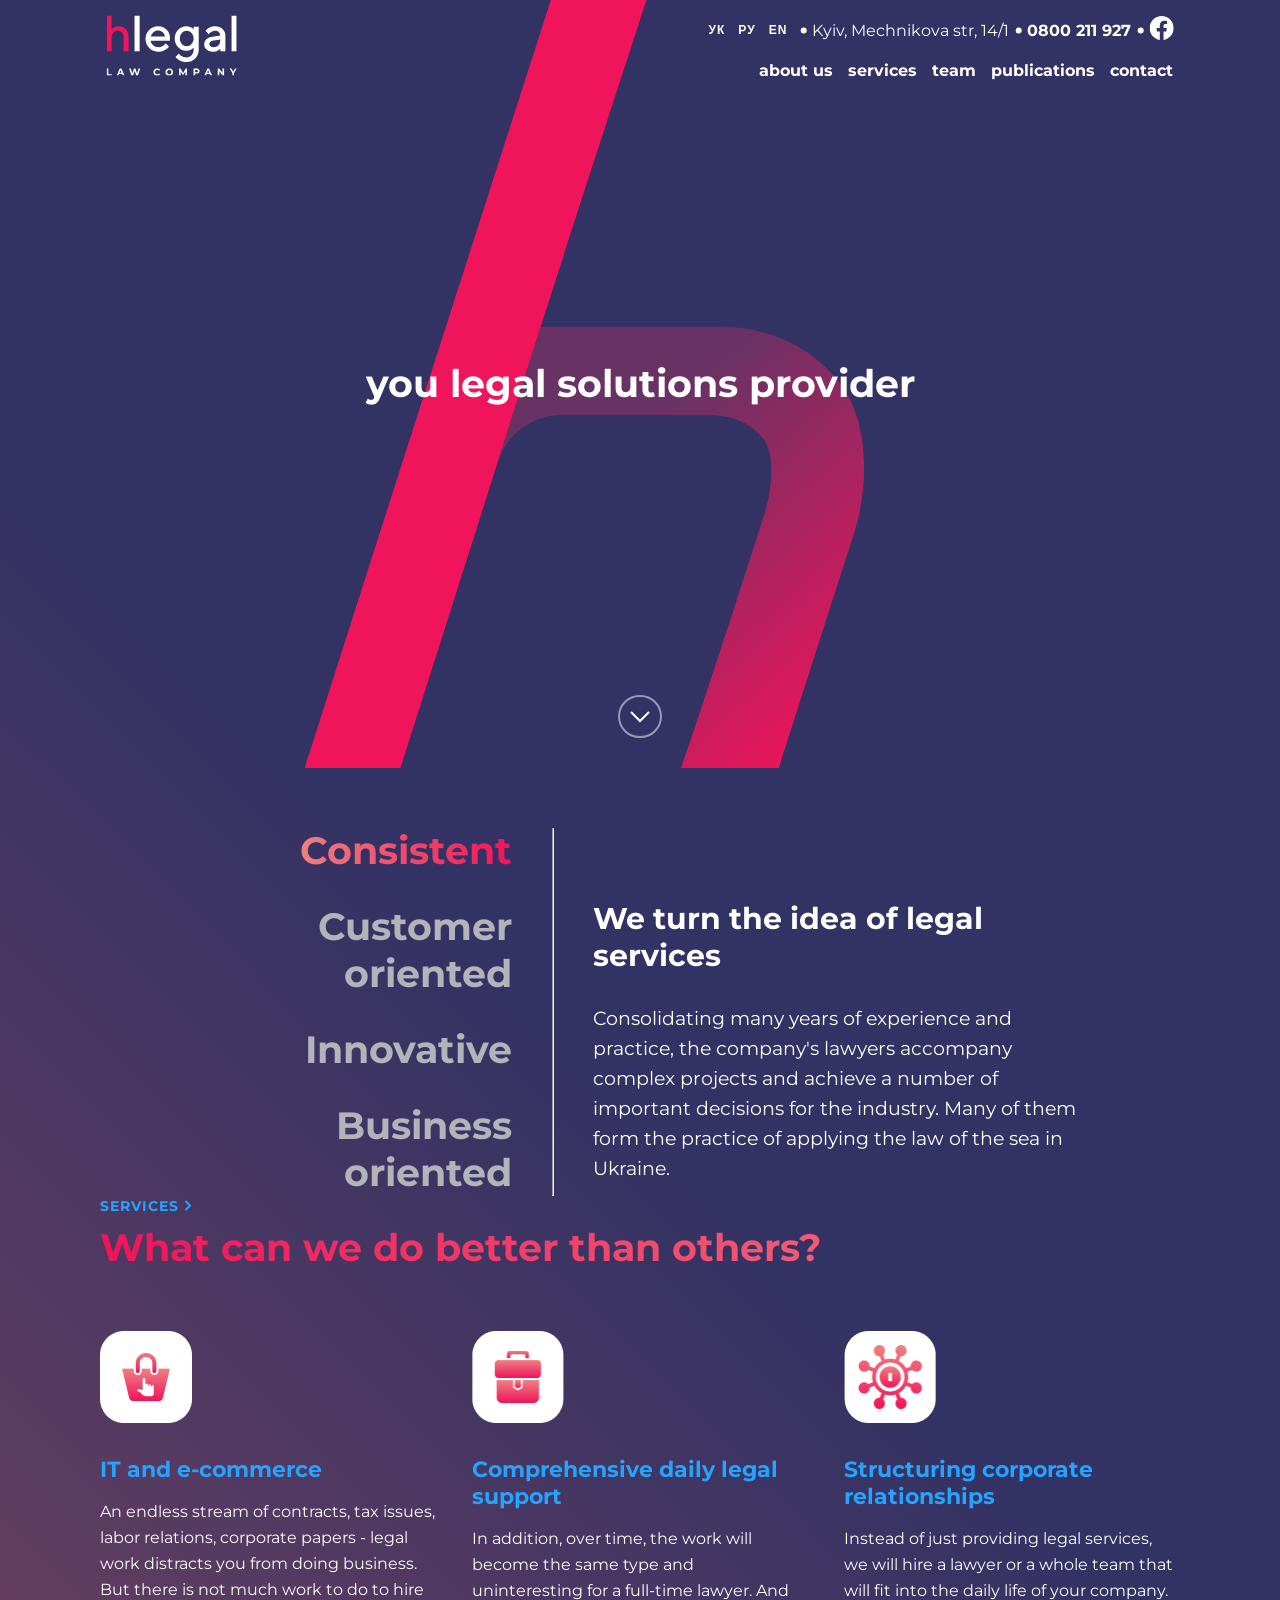
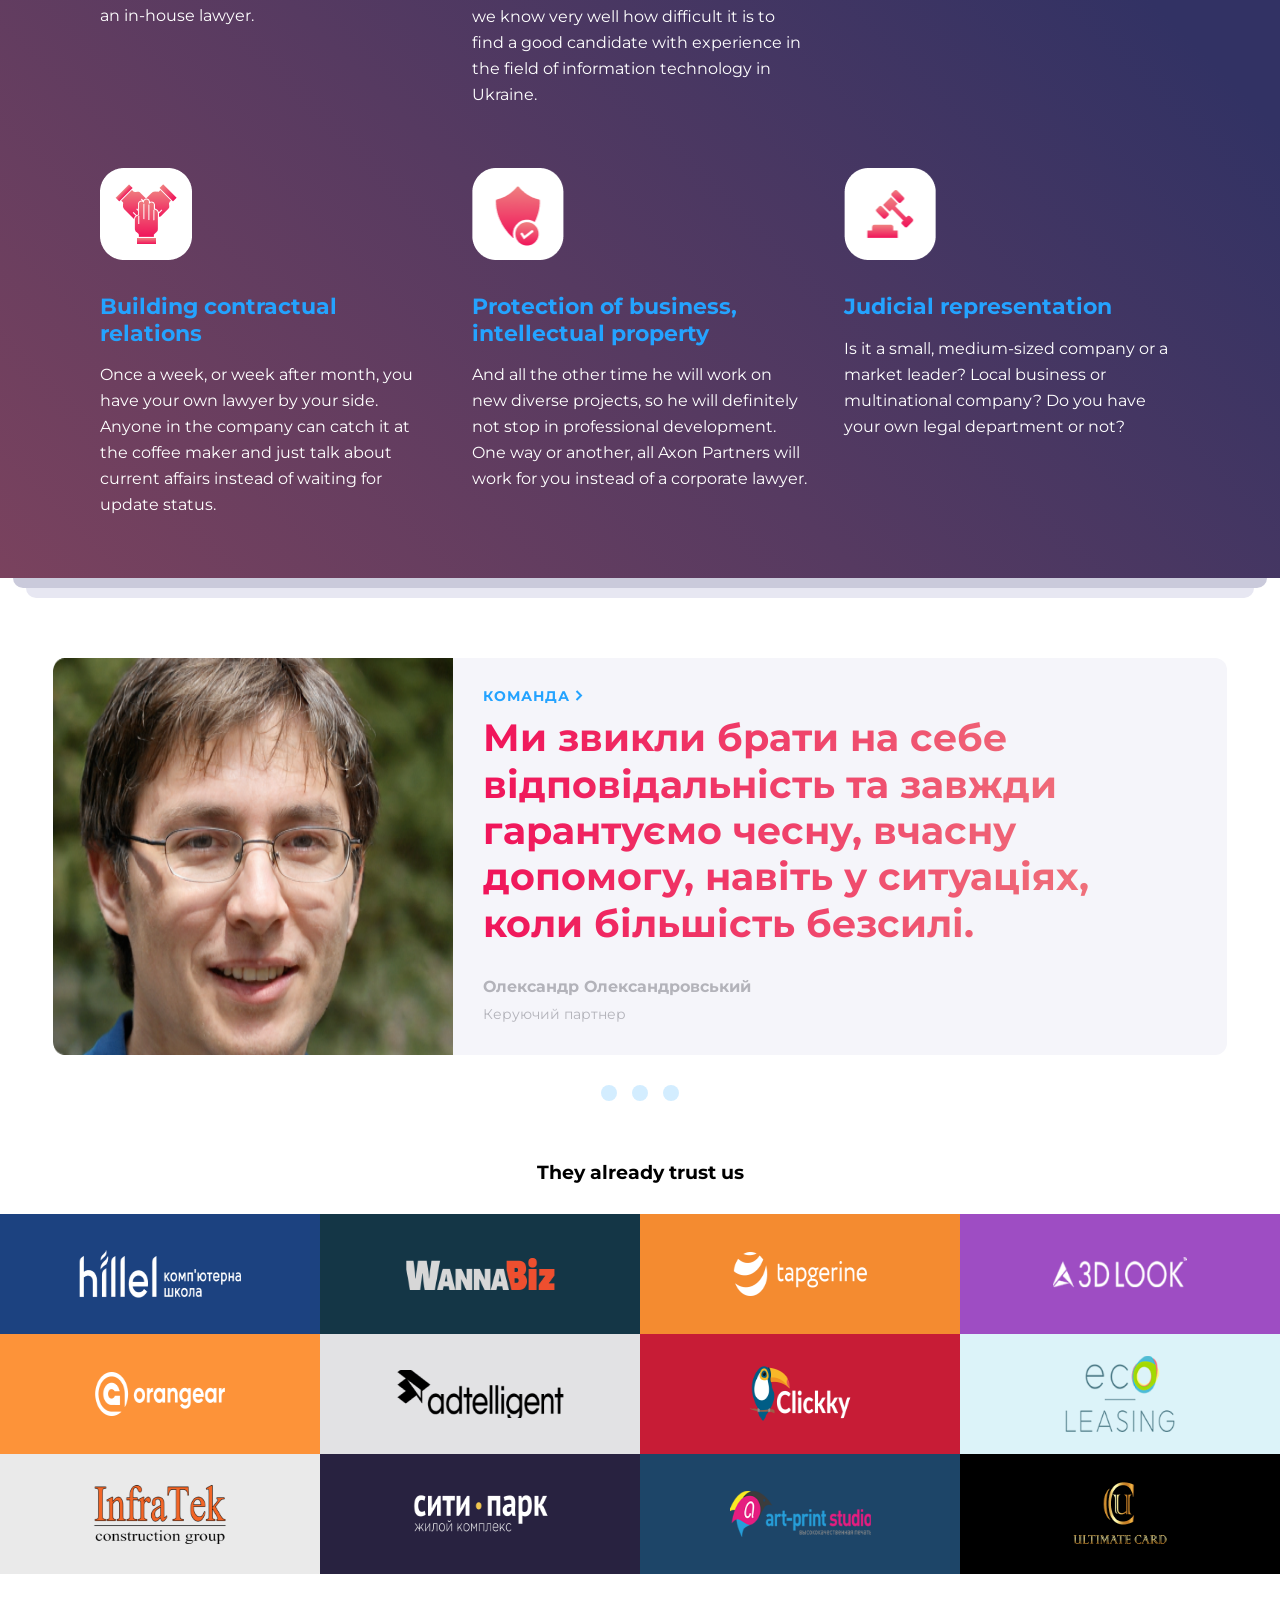
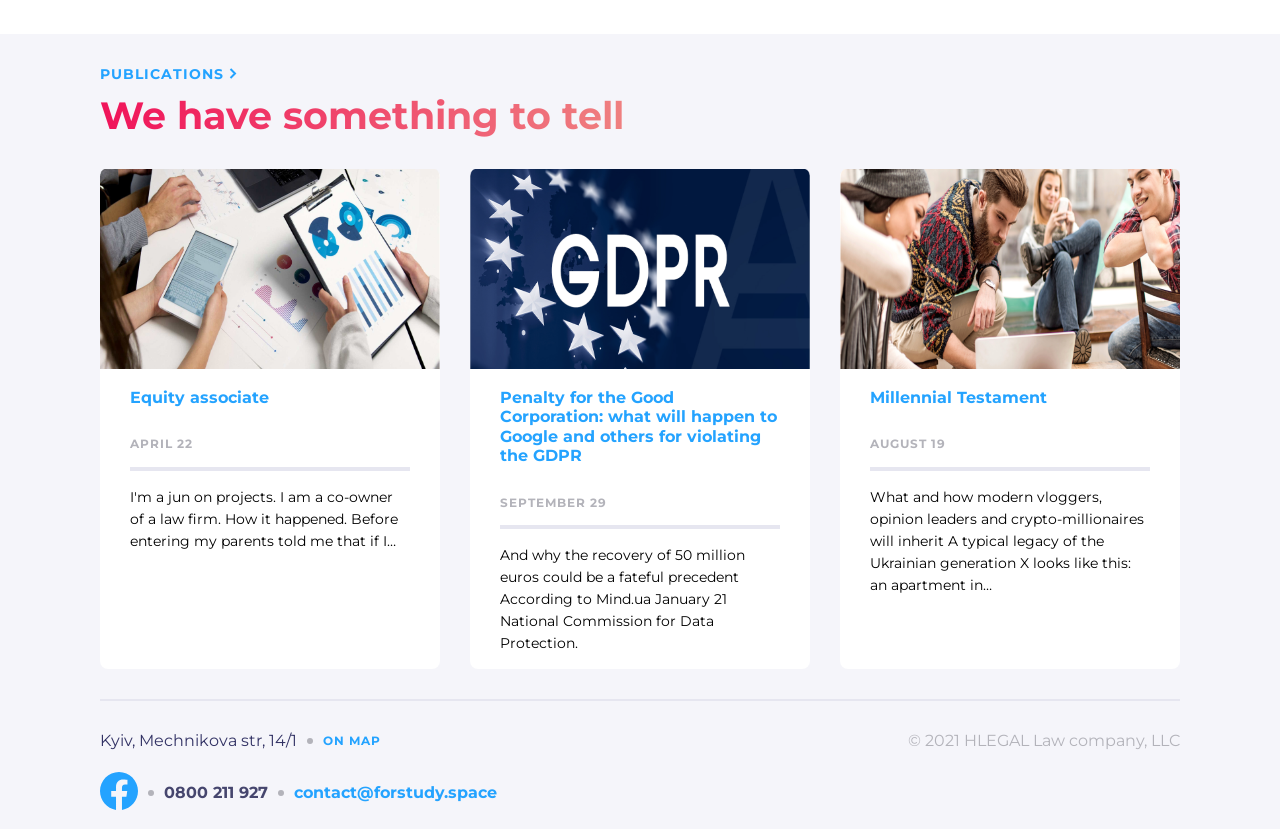
==== index.html @ b7aa7bbb "homepage fo 1024 done" ====
<!DOCTYPE html>
<html lang="en">
<head>
    <meta charset="UTF-8">
    <meta name="viewport" content="width=device-width, initial-scale=1.0">
    <link rel="stylesheet" href="style/styles.css">
    <title>hillel_proj</title>
</head>
<body>
    <header>
        <div class="header">
            <div class="logo">
                <svg width="130" height="60" viewBox="0 0 130 60" fill="none">
                    <use href="./img/sprite.svg#logo" x="0" y="0"></use>
                  </svg>
            </div>
            <div class="header_right_side">
                <div class="right_top">
                    <div class="lng">
                        <button class="checked_lng">УК</button>
                        <button>РУ</button>
                        <button>EN</button>
                    </div>
                    <span></span>
                    <a class="address" href="#">Kyiv, Mechnikova str, 14/1</a>
                    <span></span>
                    <a href="#">0800 211 927</a>
                    <span></span>
                    <a class="facebook" href="#">
                         <svg width="24" height="25" viewBox="0 0 24 25" fill="none">
                        <path d="M24 12.5733C24 5.90541 18.6274 0.5 12 0.5C5.37258 0.5 0 5.90541 0 12.5733C0 18.5995 4.38823 23.5943 10.125 24.5V16.0633H7.07813V12.5733H10.125V9.91343C10.125 6.88755 11.9165 5.21615 14.6576 5.21615C15.9705 5.21615 17.3438 5.45195 17.3438 5.45195V8.42313H15.8306C14.3399 8.42313 13.875 9.35379 13.875 10.3086V12.5733H17.2031L16.6711 16.0633H13.875V24.5C19.6118 23.5943 24 18.5995 24 12.5733Z" fill="white"/>
                      </svg>
                    </a>  
                </div>
                <div class="right_bottom">  
                    <a href="#">about us</a>
                    <a href="#">services</a>
                    <a href="#">team</a>
                    <a href="#">publications</a>
                    <a href="#">contact</a>
                </div>
            </div>
        </div>
        
    </header>
    <section class="for_bg">
        <section class="hero_section_conteiner">
            <div class="hero_section">
                <div>
                    <h2>you legal solutions provider</h2>
                <button>
                    <svg width="20" height="12" viewBox="0 0 20 12" fill="none" xmlns="http://www.w3.org/2000/svg">
                        <path d="M1 1L10 10L19 1" stroke="white" stroke-width="2"/>
                    </svg>
                </button>
                </div>
                <div class="symbol">
                    <svg viewBox="0 0 670 768" fill="none" xmlns="http://www.w3.org/2000/svg">
                        <g clip-path="url(#clip0_22728_11631)">
                        <path fill-rule="evenodd" clip-rule="evenodd" d="M235.602 326.809H415.318C466.944 326.809 510.031 348.832 536.821 386.048C563.591 423.265 564.417 485.364 548.806 533.946L528.847 595.968C520.512 621.865 481.483 744.339 473.872 768H375.829C375.829 768 377.328 769.313 459.23 514.723C466.461 492.257 470.591 455.788 459.23 440.016C447.889 424.246 428.753 414.912 403.434 414.912H256.531C227.686 414.912 202.124 433.673 193.201 461.382L235.602 326.809Z" fill="url(#paint0_linear_22728_11631)"/>
                        <path fill-rule="evenodd" clip-rule="evenodd" d="M95.4901 768H-0.35498C81.2199 511.848 163.721 255.997 245.777 0H341.491C341.088 1.2803 340.679 2.564 340.265 3.85101C207.49 412.384 252.782 274.42 95.4901 768Z" fill="#F0145A"/>
                        </g>
                        <defs>
                        <linearGradient id="paint0_linear_22728_11631" x1="501.577" y1="767.999" x2="258.085" y2="496.649" gradientUnits="userSpaceOnUse">
                        <stop stop-color="#F0145A"/>
                        <stop offset="1" stop-color="#693264"/>
                        </linearGradient>
                        <clipPath id="clip0_22728_11631">
                        <rect width="669.957" height="768" fill="white"/>
                        </clipPath>
                        </defs>
                    </svg>
                        
                </div>    
            </div>
        </section>
        <section class="strengths_conteiner">
            <div class="strengths conteiner">
                <ul class="strengths_items">
                    <li><span>Consistent</span></li>
                    <li>Customer oriented</li>
                    <li>Innovative</li>
                    <li>Business oriented</li>
                </ul>
                <hr>
                <div class="slogan">
                    <h3>We turn the idea of legal services</h3>
                    <article>
                        Consolidating many years of experience 
                        and practice, the company's lawyers accompany
                         complex projects and achieve a number of important
                          decisions for the industry. Many of them form the
                           practice of applying the law of the sea in Ukraine.
                    </article>
                </div>
            </div>
        </section>
        <section class="better_others_conteiner">
            <div class="better_others conteiner">
                <a href="#">Services
                    <svg width="8" height="11" viewBox="0 0 8 11" fill="none" xmlns="http://www.w3.org/2000/svg">
                    <path d="M1.5 1L6 5.5L1.5 10" stroke="#F0145A" stroke-width="2"/>
                    </svg>
                </a>
                <h2>What can we do better than others?</h2>
                <div class="cards">
                    <div class="card_item"><img src="./img/Icon.png" alt="home icon">
                        <h4>IT and e-commerce</h4>
                        <p>
                            An endless stream of contracts, tax
                             issues, labor relations, corporate papers
                              - legal work distracts you from doing 
                              business. But there is not much work to do
                               to hire an in-house lawyer.
                            </p>
                    </div>
                    <div class="card_item"><img src="./img/Support.png" alt="suport icon">
                        <h4>Comprehensive daily
                            legal support</h4>
                        <p>
                            In addition, over time, the work will become the same type and uninteresting for a full-time lawyer. And we know very well how difficult it is to find a good candidate with experience in the field of information technology in Ukraine.
                            </p>
                    </div>
                    <div class="card_item"><img src="./img/Coprorate.png" alt="Coprorate icon">
                        <h4>Structuring corporate relationships</h4>
                        <p>
                            Instead of just providing legal services, we will hire a lawyer or a whole team that will fit into the daily life of your company.
                            </p>
                    </div>
                        <div class="card_item"><img src="./img/relations.png" alt="relations icon">
                        <h4>Building contractual relations</h4>
                        <p>
                            Once a week, or week after month, you have your own lawyer by your side. Anyone in the company can catch it at the coffee maker and just talk about current affairs instead of waiting for update status.
                            </p>
                    </div>
                    <div class="card_item"><img src="./img/Protection.png" alt="Protection icon">
                        <h4>Protection of business, intellectual property</h4>
                        <p>
                            And all the other time he will work on new diverse projects, so he will definitely not stop in professional development. One way or another, all Axon Partners will work for you instead of a corporate lawyer.
                            </p>
                    </div>
                        <div class="card_item"><img src="./img/Court.png" alt="Court icon">
                        <h4>Judicial representation</h4>
                        <p>
                            Is it a small, medium-sized company or a market leader? Local business or multinational company? Do you have your own legal department or not?
                            </p>
                    </div>
                </div>
            </div>
        </section>
    </section>
    <span class="first_shadow"></span>
    <span class="second_shadow"></span>
    <section>
       <div class="team_conteiner">
        <div class="slider conteiner">
            <div class="slider-line">
                <div class="team">
                    <img src="./img/team_photo-1.png" alt="photo">
                    <div class="team_info">
                        <a href="#">Команда 
                            <svg width="8" height="11" viewBox="0 0 8 11" fill="none" xmlns="http://www.w3.org/2000/svg">
                            <path d="M1.5 1L6 5.5L1.5 10" stroke="#24A3FF" stroke-width="2"/>
                            </svg>
                            </a>
                        <h3>Ми звикли брати на себе відповідальність та завжди гарантуємо чесну, вчасну допомогу, навіть у ситуаціях, коли більшість безсилі.</h3>
                        <p class="the_name">Олександр Олександровський</p>
                        <p class="position">Керуючий партнер</p>
                    </div> 
                </div>
                <div class="team">
                    <img src="./img/team_photo-1.png" alt="photo">
                    <div class="team_info">
                        <a href="#">Команда 
                            <svg width="8" height="11" viewBox="0 0 8 11" fill="none" xmlns="http://www.w3.org/2000/svg">
                            <path d="M1.5 1L6 5.5L1.5 10" stroke="#24A3FF" stroke-width="2"/>
                            </svg>
                            </a>
                        <h3>Ми звикли брати на себе відповідальність та завжди гарантуємо чесну, вчасну допомогу, навіть у ситуаціях, коли більшість безсилі.</h3>
                        <p class="the_name">Олександр Олександровський</p>
                        <p class="position">Керуючий партнер</p>
                    </div> 
                </div>
                <div class="team">
                    <img src="./img/team_photo-1.png" alt="photo">
                    <div class="team_info">
                        <a href="#">Команда 
                            <svg width="8" height="11" viewBox="0 0 8 11" fill="none" xmlns="http://www.w3.org/2000/svg">
                            <path d="M1.5 1L6 5.5L1.5 10" stroke="#24A3FF" stroke-width="2"/>
                            </svg>
                            </a>
                        <h3>Ми звикли брати на себе відповідальність та завжди гарантуємо чесну, вчасну допомогу, навіть у ситуаціях, коли більшість безсилі.</h3>
                        <p class="the_name">Олександр Олександровський</p>
                        <p class="position">Керуючий партнер</p>
                    </div> 
                </div>
            </div>
        </div>
       </div>
        <div class="slide_btns">
            <button class="slide_1"></button>
            <button class="slide_2"></button>
            <button class="slide_3"></button>
        </div>
    </section>
    <section class="partners_conteiner">
        <div class="partners">
            <h3>They already trust us</h3>
            <div class="partners_items">
                <a href="#" class="partner_item">
                    <img class="border-top-left-radius" src="./img/hillel.png" alt="hillel logo">
                </a>
                <a href="#" class="partner_item">
                    <img src="./img/wannabiz.png" alt="wannabiz logo">
                </a>
                <a href="#" class="partner_item">
                    <img src="./img/tapgerine.png" alt="tapgerine logo">
                </a>
                <a href="#" class="partner_item">
                    <img class="border-top-right-radius" src="./img/3dlook.png" alt="3dlook logo">
                </a>
                <a href="#" class="partner_item">
                    <img src="./img/orangear.png" alt="orangear logo">
                </a>
                <a href="#" class="partner_item">
                    <img src="./img/adtelligent.png" alt="adtelligent logo">
                </a>
                <a href="#" class="partner_item">
                    <img src="./img/clickky.png" alt="clickky logo">
                </a>
                <a href="#" class="partner_item">
                    <img src="./img/ecoleasing.png" alt="ecoleasing logo">
                </a>
                <a href="#" class="partner_item">
                    <img class="border-bottom-left-radius"  src="./img/infratek.png" alt="infratek logo">
                </a>
                <a href="#" class="partner_item">
                    <img src="./img/cитипарк.png" alt="cитипарк logo">
                </a>
                <a href="#" class="partner_item">
                    <img src="./img/art-prinstudio.png" alt="art-prinstudio logo">
                </a>
                <a href="#" class="partner_item">
                    <img class="border-bottom-right-radius" src="./img/ultimate_card.png" alt="ultimate_card logo">
                </a>
            </div>
        </div>
    </section>
    <section class="publication_conteiner">
        <div class="publication conteiner">
            <a href="#">Publications 
                <svg width="8" height="11" viewBox="0 0 8 11" fill="none" xmlns="http://www.w3.org/2000/svg">
                <path d="M1.5 1L6 5.5L1.5 10" stroke="#24A3FF" stroke-width="2"/>
                </svg>
                </a>
            <h3>We have something to tell</h3>
            <div class="publication_items">
                <div class="publication_item">
                    <img src="./img/Equity_associate.png" alt="Equity_associate img">
                    <h4>Equity associate</h4>
                    <p class="date">April 22</p>
                    <hr>
                    <p class="article">I'm a jun on projects. I am a co-owner of a law firm. How it happened. Before entering my parents told me that if I…</p>
                </div>
                <div class="publication_item">
                    <img src="./img/GDPR.png" alt="GDPR img">
                    <h4>Penalty for the Good Corporation: what will happen to Google and others for violating the GDPR</h4>
                    <p class="date">September 29</p>
                    <hr>
                    <p class="article">And why the recovery of 50 million euros could be a fateful precedent According to Mind.ua January 21 National Commission for Data Protection.</p>
                </div>
                <div class="publication_item">
                    <img src="./img/Millennial_testament.png" alt="Millennial_testament img">
                    <h4>Millennial Testament</h4>
                    <p class="date">August 19</p>
                    <hr>
                    <p class="article">What and how modern vloggers, opinion leaders and crypto-millionaires will inherit A typical legacy of the Ukrainian generation X looks like this: an apartment in…</p>
                </div>
            </div>
        </div>
    </section>
    <section class="footer_conteiner">
        <div class="footer conteiner">
            <hr>
            <div class="footer_info">
                <div class="footer_left">
                    <div class="footer_address">
                        <p>Kyiv, Mechnikova str, 14/1</p>
                        <span></span>
                        <a href="#">ON MAP</a>
                    </div>
                    <div class="footer_number">
                        <a href="#">
                            <svg width="38" height="38" viewBox="0 0 38 38" fill="none" xmlns="http://www.w3.org/2000/svg">
                                <g clip-path="url(#clip0_157704_1794)">
                                <path d="M38 19.1161C38 8.55857 29.4934 0 19 0C8.50658 0 0 8.55857 0 19.1161C0 28.6575 6.94803 36.5659 16.0312 38V24.6419H11.207V19.1161H16.0312V14.9046C16.0312 10.1136 18.8678 7.46723 23.2078 7.46723C25.2866 7.46723 27.4609 7.84059 27.4609 7.84059V12.545H25.0651C22.7048 12.545 21.9688 14.0185 21.9688 15.5302V19.1161H27.2383L26.3959 24.6419H21.9688V38C31.052 36.5659 38 28.6575 38 19.1161Z" fill="#24A3FF"/>
                                </g>
                                <defs>
                                <clipPath id="clip0_157704_1794">
                                <rect width="38" height="38" fill="white"/>
                                </clipPath>
                                </defs>
                            </svg>
                        </a>
                        <span></span>
                        <p>0800 211 927</p>
                        <span></span>
                        <a href="#">contact@forstudy.space</a>
                    </div>
                </div>
                <p class="LLC">© 2021 HLEGAL Law company, LLC</p>
            </div>
        </div>
        
    </section>
    <script src="script.js"></script>
</body>
</html>
---- style/styles.css ----
@import url('https://fonts.googleapis.com/css2?family=Montserrat:ital,wght@0,100..900;1,100..900&family=Roboto:ital,wght@0,100;0,300;0,400;0,500;0,700;0,900;1,100;1,300;1,400;1,500;1,700;1,900&display=swap');
*{
    padding: 0;
    margin: 0;
}
li{
    list-style: none;
}
a{
    text-decoration: none;
}
body{
    font-family: "Montserrat", sans-serif;
}
.conteiner{
    width: 84.333%;
    margin: 0 auto;
    max-width: 1600px;
    min-width: 1320px;

}   
.header{
    display: flex;
    justify-content: space-between;
    top: 50px;
    position: absolute;
    min-width: 1320px;
    width: 83.333%;
    z-index: 10 ;
    left: 50%;
    transform: translate(-50%, -50%);
}
.header_right_side{
    font-weight: 700;
    font-size: 16px;
}
.right_top{
    display: flex;
    align-items: center;
}
.right_top a {
    transition: 0.4s ease;
}
.header_right_side a{
    color: #fff;
}
.lng{
    display: flex;
}
.checked_lng:checked{
    background-color: #F0145A;
}
.lng button{
    font-weight: 700;
    font-size: 12px;
    line-height: 14.63px;
    letter-spacing: 1px;
    text-align: center;
    color: #fff;
    background: none;
    border-radius: 6px;
    padding: 5px 7px 5px 6px;
    border: none;
    cursor: pointer;
    transition: 0.4s ease;
}
.lng button:hover{
    background-color: #F0145A;
}
.lng button:focus{
    background-color: #F0145A;
}
.right_top span{
    background-color: #fff;
    border: none;
    border-radius: 6px;
    width: 6px;
    height: 6px;
    margin: 0 6px 0 6px;
}
.address{
    font-weight: 400;
    line-height: 19px;
}
.right_bottom{
    display: flex;
    justify-content: flex-end;
    gap: 15px;
    padding-top: 16px;
}
.right_bottom a {
    padding-bottom: 3px;
    border-bottom: 2px solid transparent;
    transition: 0.4s ease;
}
.facebook:hover svg path{
    fill: #F0145A;
}
.right_bottom a:hover{
    color: #F0145A;
    border-color: #F0145A;
}
.hero_section{
    display: flex;
    justify-content: center;
    align-items: center;
    color: #fff;
    position: relative;
}
.symbol{
    width: 46.4%;
    min-width: 697px;
}
.symbol svg{
    width: 100%;
}
.hero_section button{
    background: none;
    border: 2px solid #ffffff80;
    border-radius: 50px;
    padding: 14px 10px 10px 10px;
    cursor: pointer;
    position: absolute;
    bottom: 30px;
    left: 50%;
    transform: translate(-50%);
}
.hero_section div{
    display: flex;
    flex-direction: column;
    justify-content: space-between;
    align-items: center;
    max-height: 1000px;
}
.hero_section div h2{
    font-size: 38px;
    line-height: 46px;
    position: absolute;
    top: 50%;
    left: 50%;
    width: 100%;
    text-align: center;
    transform: translate(-50%, -50%);
}
.hero_section button:hover{
    border: 2px solid #f0145a80;;
}
.hero_section button:hover svg path{
    stroke: #F0145A;
}
.strengths_conteiner{
    color: #fff;
}
.strengths{
    padding-top: 60px;
    display: flex;
    width: 70.833%;
    max-width: 1360px;
    min-width: 1080px;
}
.strengths hr{
    margin: 0 4.4%;
}
.slogan{
    width: 63.3%;
}
.strengths_items{
    display: flex;
    flex-direction: column;
    gap: 30px;
    font-weight: 700;
    font-size: 38px;
    line-height: 46.32px;
    text-align: right;
    color: #B3B3BA;
}
.slogan article{
    font-weight: 400;
    font-size: 19px;
    line-height: 30px;
}
.slogan h3{
    font-weight: 700;
    font-size: 30px;
    line-height: 36.57px;
    margin-bottom: 30px;
    margin-top: 73px;
}
.strengths_items li{
    cursor: pointer;
}
.strengths_items li:hover{
    color: #F0145A;
}
.strengths_items span{
    background: linear-gradient(-90deg, #F0145A, #EF8080);
    background-clip: text;
    -webkit-text-fill-color: transparent;
}
.better_others_conteiner{
    color: #fff;
    border-bottom-left-radius: 12px;
    border-bottom-right-radius: 12px;
}
.better_others{
    padding-bottom: 60px;
}
.better_others a{
    font-weight: 700;
    font-size: 14px;
    line-height: 17px;
    letter-spacing: 1px;
    color: #24A3FF;
    cursor: pointer;
    text-transform: uppercase;
}
.better_others a svg path{
    stroke: #24A3FF;
}
.better_others a:hover{
    color: #F0145A;
}
.better_others a:hover svg path{
    stroke: #F0145A;
}
.better_others h2{
    font-weight: 700;
    font-size: 38px;
    line-height: 46.32px;
    background: linear-gradient(90deg, #F0145A, #EF8080);
    background-clip: text;
    -webkit-text-fill-color: transparent;
    margin-top: 10px;
}
.cards{
    padding-top: 60px;
    display: flex;
    flex-wrap: wrap;
    justify-content: space-between;
    row-gap: 60px;
}
.card_item img{
    width: 92px;
    height: 92px;
    padding-bottom: 30px;
}
.card_item{
    width: 31.1%;
}
.card_item h4{
    color: #24A3FF;
    font-weight: 700;
    font-size: 22px;
    line-height: 26.82px;
    padding-bottom: 15px;
}
.card_item p{
    font-weight: 400;
    font-size: 16px;
    line-height: 26px;
}
.clean{
    height: 100px;
}
.first_shadow{
    display: block;
    background: #CACADB;
    height: 10px;
    margin: 0 auto;
    width: 98%;
    border-bottom-left-radius: 12px;
    border-bottom-right-radius: 12px;
}
.second_shadow{
    display: block;
    background: #E7E7F2;
    height: 10px;
    margin: 0 auto;
    width: 96%;
    border-bottom-left-radius: 12px;
    border-bottom-right-radius: 12px;
}
.team{
    display: flex;
    min-height: 300px;
}
.team_info{
    display: flex;
    justify-content: flex-end;
    flex-direction: column;
    padding: 30px;
    border-bottom-right-radius: 12px;
    border-top-right-radius: 12px;
    background-color: #F5F5FA;
}
.team_info a{
    width: fit-content;
    font-weight: 700;
    font-size: 14px;
    line-height: 17px;
    letter-spacing: 1px;
    color: #24A3FF;
    cursor: pointer;
    text-transform: uppercase;
}
.team_info h3{
    font-weight: 700;
    font-size: 38px;
    line-height: 46.32px;
    background: linear-gradient(90deg, #F0145A, #EF8080);
    background-clip: text;
    -webkit-text-fill-color: transparent;
    margin-top: 10px;
}
.the_name{
    color: #B3B3BA;
    font-weight: 700;
    font-size: 16px;
    line-height: 19.5px;
    padding: 30px 0 6px 0;
}
.position{
    color: #B3B3BA;
    font-weight: 400;
    font-size: 14px;
    line-height: 22px;
}
.team_info a:hover{
    color:#F0145A;
}
.team_info a:hover svg path{
    stroke:#F0145A;
}
.slide_btns button{
    border: none;
    border-radius: 10px;
    width: 16px;
    height: 16px;
    background: rgba(36, 163, 255, 0.2);
    cursor: pointer;
    transition: 0.4s ease;
}
.slide_btns{
    display: flex;
    gap: 15px;
    justify-content: center;
    align-items: center;
}
.slide_btns button:hover{
    background: rgba(36, 163, 255, 1);
    
}
.slide_btns button:active{
    transform: scale(1.2);

}
.slide_btns button:focus{
    background: rgba(36, 163, 255, 1);
}
.checked{
    background: rgba(36, 163, 255, 1);
}
.partners{
    width: 90.4%;
    max-width: 1720px;
    padding-top: 60px;
    margin: 0 auto;
    padding-bottom: 60px;
    min-width: 1440px;
}
.partners_items{
    display: grid;
    grid-template-columns: auto auto auto auto;
    border-radius: 12px;
    margin: 0 auto;
    overflow: hidden;
}
.partners_items img{
    height: 120px;
    width: 100%;
}
.partners h3{
    text-align: center;
    padding-bottom: 30px;
}
.partner_item{
    height: 120px;
}
.publication_conteiner{
    background-color: #F5F5FA;
}
.publication{
    padding-top:30px ;
}
.publication_items{
    display: flex;
    gap: 30px;
}
.publication a{
    width: fit-content;
    font-weight: 700;
    font-size: 14px;
    line-height: 17px;
    letter-spacing: 1px;
    color: #24A3FF;
    cursor: pointer;
    text-transform: uppercase;
}
.publication a:hover{
    color:#F0145A;
}
.publication a:hover svg path{
    stroke:#F0145A;
}
.publication h3{
    font-weight: 700;
    width: fit-content;
    font-size: 38px;
    line-height: 46.32px;
    background: linear-gradient(90deg, #F0145A, #EF8080);
    background-clip: text;
    -webkit-text-fill-color: transparent;
    margin-top: 10px;
    margin-bottom: 30px;
}
.publication_items h4{
    padding-top: 30px;
    font-weight: 700;
    font-size: 16px;
    line-height: 19.5px;
    color: #24A3FF;
    padding: 15px 30px;
}
.date{
    font-weight: 700;
    font-size: 12px;
    line-height: 14.63px;
    letter-spacing: 1px;
    color: #B3B3BA;
    text-transform: uppercase;
    padding: 15px 30px;
}
.article{
    font-weight: 400;
    padding-top: 15px;
    font-size: 14px;
    line-height: 22px;
    color: #000;
    padding: 15px 30px;
}
.publication_item{
    background: #fff;
    border-radius: 8px;
    width: 32%;
}
.publication_item hr{
    margin: 0 30px;
    background: #E6E6F0;
    height: 4px;
    border: none;
}
.publication_item img{
    height: 200px;
    width: 100%;
}
.footer{
    height: 100px;
}
.footer_conteiner{
    background-color: #F5F5FA;
}
.footer_info{
    display: flex;
    justify-content: space-between;
}
.footer{
    padding:30px 0;
}
.footer hr{
    margin-bottom:30px;
    height: 2px;
    border: none;
    background: #E6E6F0;
}
.footer_left{
    display: flex;
    flex-direction: column;
    row-gap: 21px;
}
.footer_left div{
    display: flex;
    align-items: center;
    column-gap: 10px;
}
.footer_address p{
    color: #323264;
    font-weight: 400;
    font-size: 16px;
    line-height: 19.5px;
}
.footer_left span{
    width: 6px;
    height: 6px;
    background: #B3B3BA;
    border-radius: 10px;
}
.footer_address a{
    color: #24A3FF;
    font-weight: 700;
    font-size: 12px;
    line-height: 14.63px;
    letter-spacing: 1px;
}
.footer_number{
    color: #46466E;
    font-weight: 700;
    font-size: 16px;
    line-height: 19.5px;
}
.footer_number a{
    color: #24A3FF;
}
.LLC{
    color: #B3B3BA;
    font-weight: 400;
    font-size: 16px;
    line-height: 19.5px;
    text-align: right;
}
.for_bg{
    background: linear-gradient(-135deg, #323264, #323264, #7A425E);
    background-size:100%;
}   
.slider{
    max-width: 1600px;
    width: 91.7%;
    margin-top: 60px;
    margin-bottom: 30px;
    overflow: hidden;
    min-width: 1320px;
}
.slider-line{
    width: 300%;
    display: flex;
    position: relative;
    transition: 1s ease;
}
@media screen and (max-width: 1440px) {
    .partners{
        min-width: 0;
        width: 100%;
    }
    .partners_items{
        border-radius: 0;
    }
    .team{
        max-height: 350px;
    }
}
@media screen and (max-width: 1439px){  
    .conteiner{
        min-width: 904px;
    }
    .symbol{
        min-width: 670px;
    }
    .header{
        min-width: 904px;
    }
    .team{
        max-height: 528px;
        min-width: 904px;
    }

}
@media screen and (max-width: 1024px){
    .team{
        min-width: 904px;
    }
}
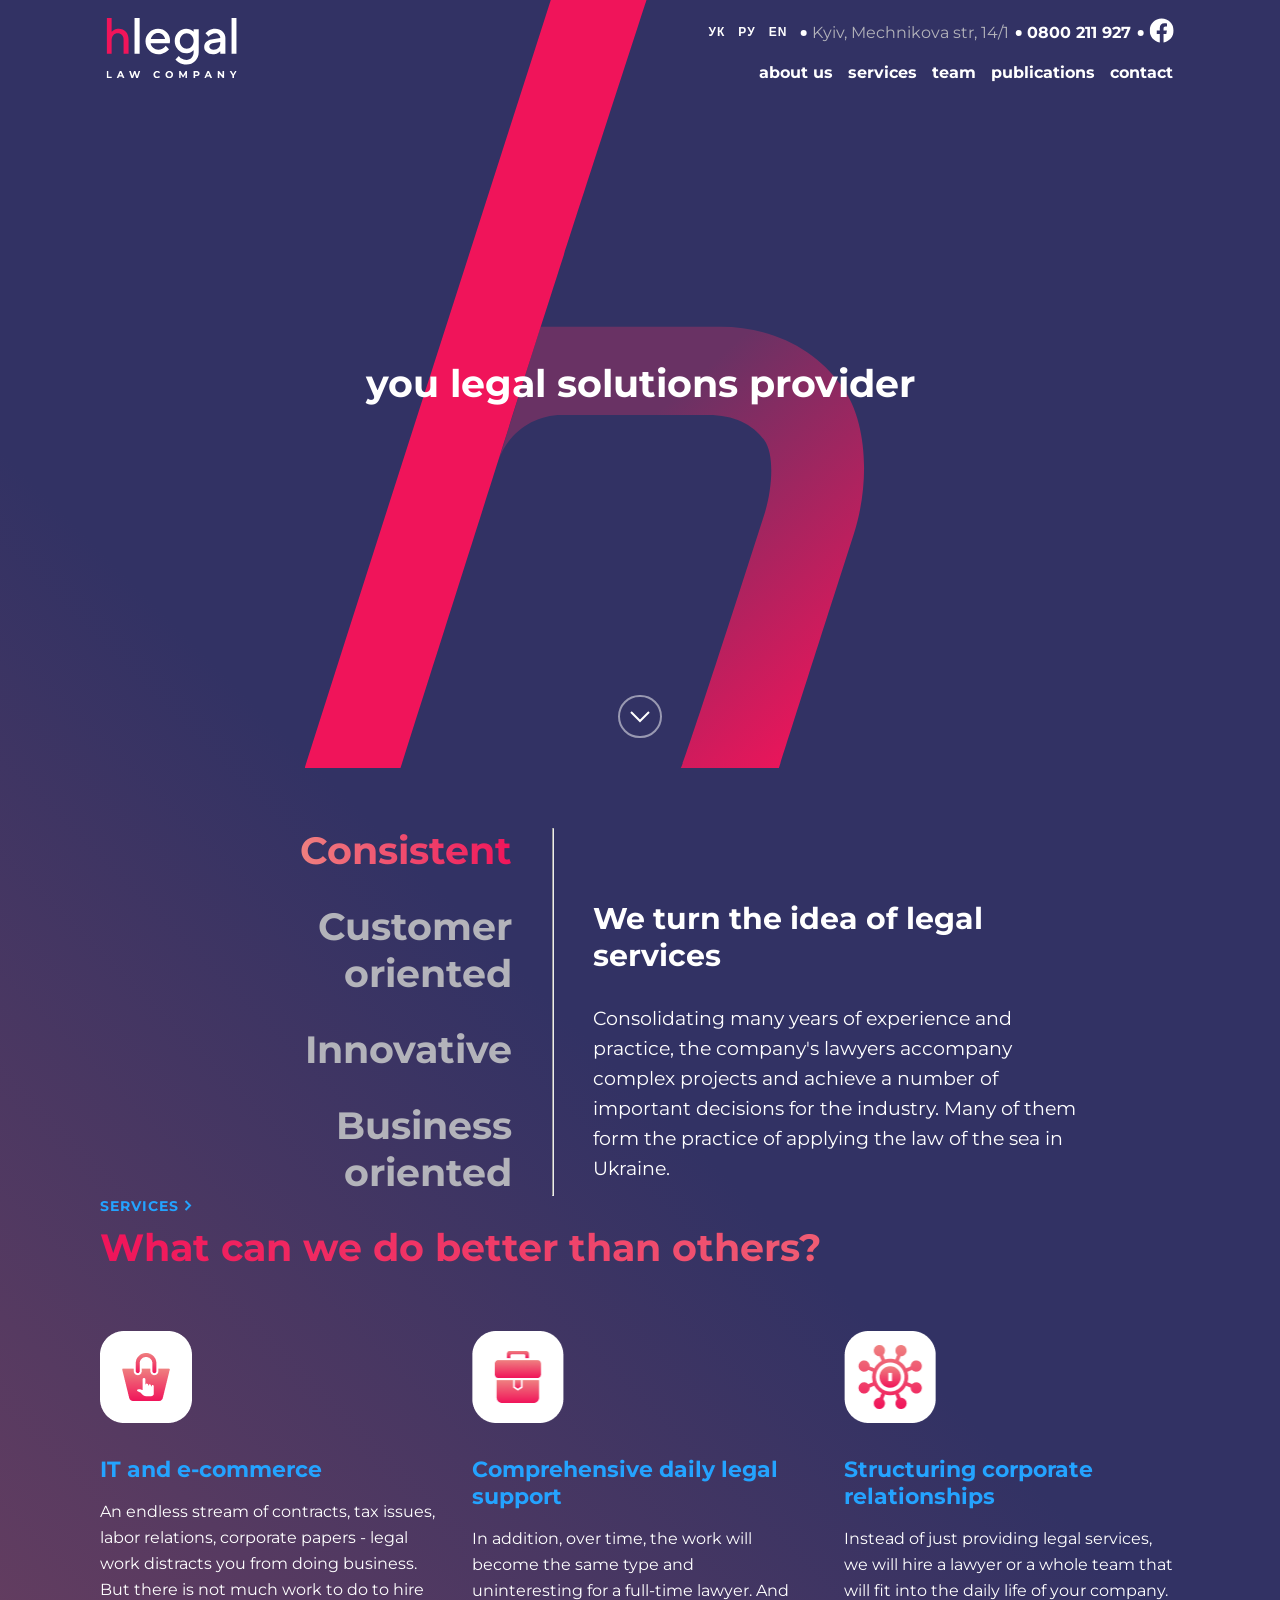
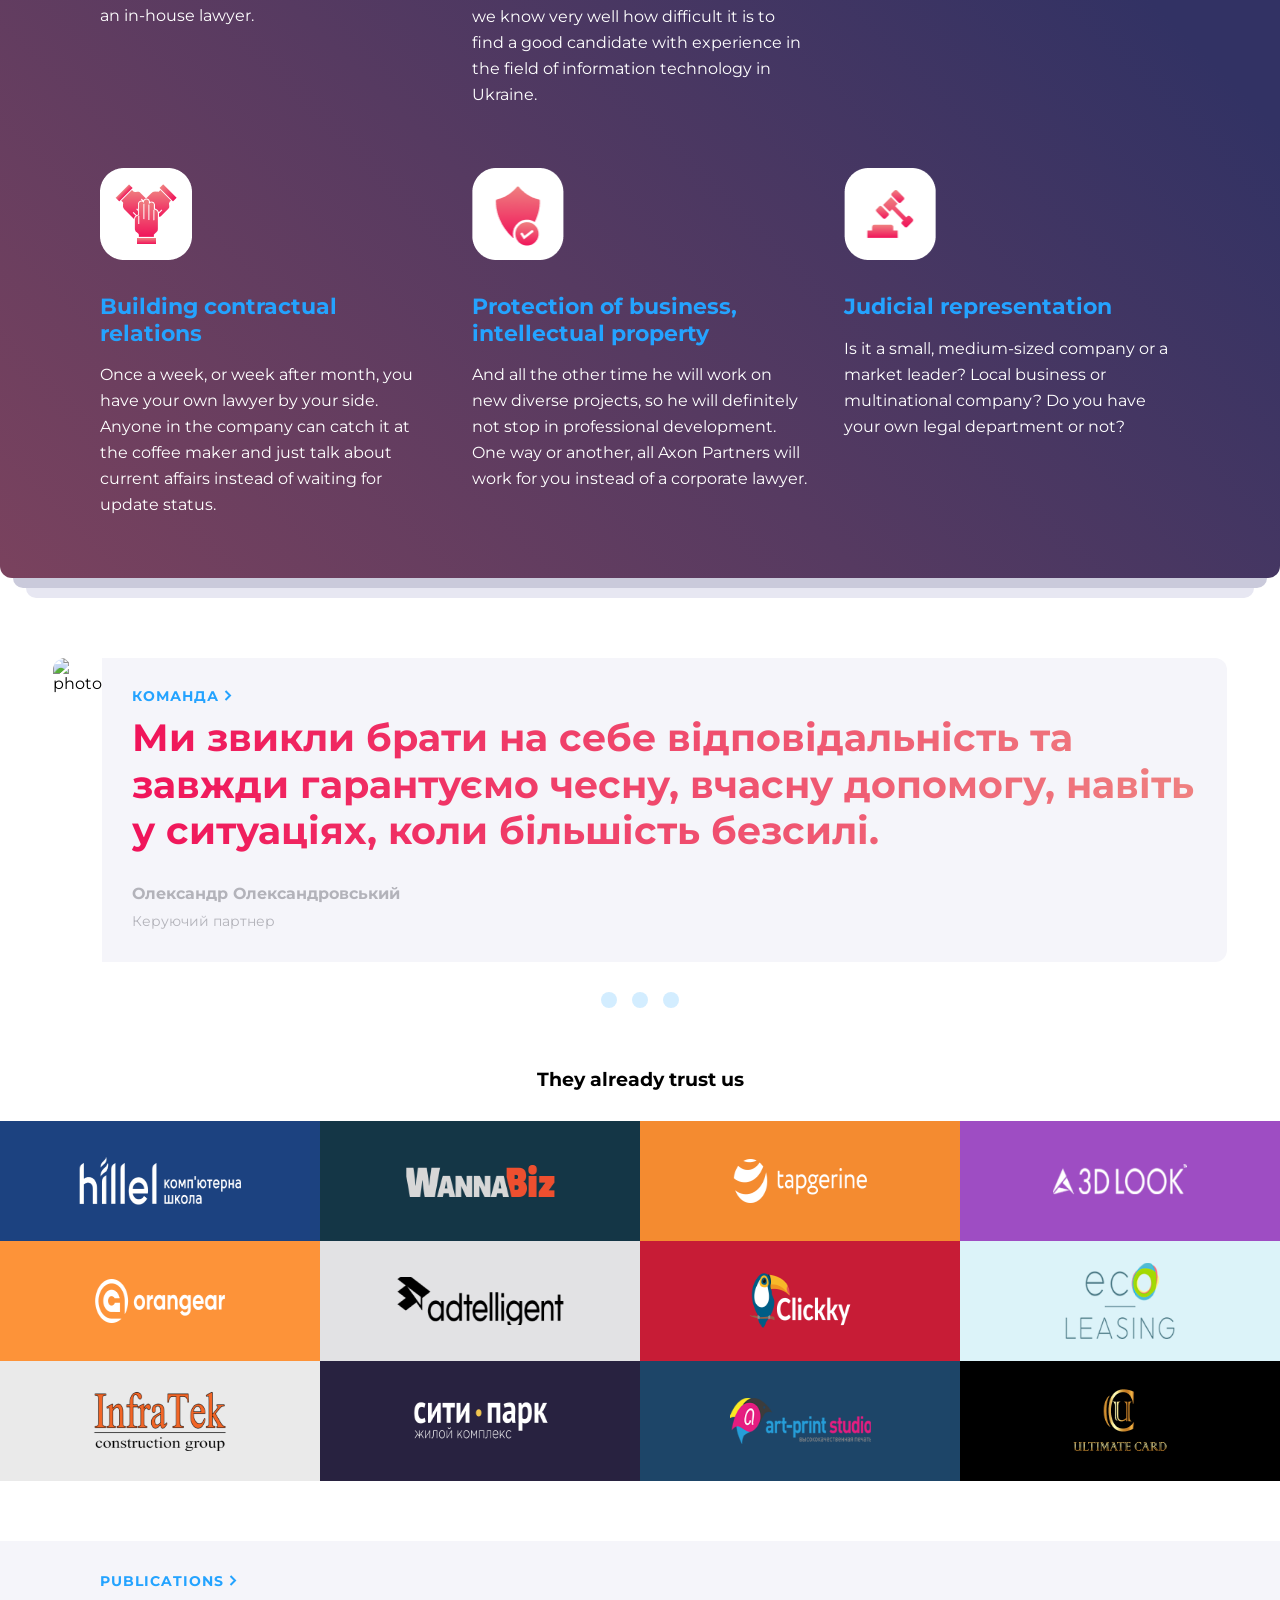
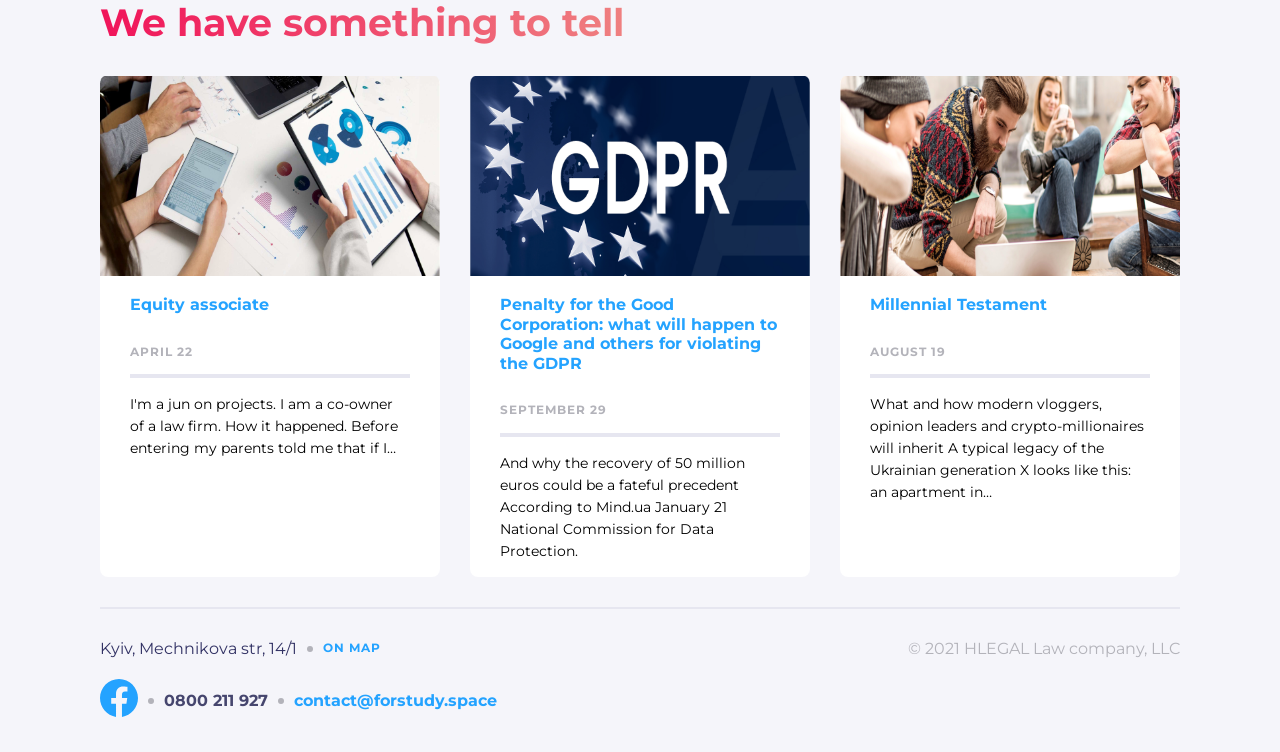
==== commit 2dd1e8fa: "homework 16.1 done" ====
--- a/index.html
+++ b/index.html
@@ -14,17 +14,50 @@
                     <use href="./img/sprite.svg#logo" x="0" y="0"></use>
                   </svg>
             </div>
+            <div class="lil-logo">
+                <svg width="169" height="57" viewBox="0 0 169 57" fill="none" xmlns="http://www.w3.org/2000/svg">
+                    <path d="M2.64358 15H0V34.0926H2.64358V27.0094C2.64358 25.8111 2.94163 24.8658 3.53774 24.2001C4.13384 23.5344 4.95024 23.1882 5.96102 23.1882C6.82926 23.1882 7.55495 23.5078 8.13809 24.1202C8.72123 24.746 9.01929 25.5315 9.01929 26.4769V34.1059H11.6758V26.4769C11.6758 24.7194 11.1964 23.3347 10.2374 22.2962C9.27846 21.2577 8.02146 20.7384 6.49233 20.7384C6.05173 20.7384 5.61114 20.7917 5.1835 20.9115C4.7429 21.0313 4.39301 21.1645 4.10792 21.3109C3.82283 21.4574 3.5507 21.6172 3.30448 21.8036C3.05826 21.99 2.8898 22.1231 2.81205 22.203C2.73429 22.2829 2.6695 22.3361 2.64358 22.3761V15Z" fill="#F0145A"/>
+                    <path d="M17.5856 15H14.8604V34.0767H17.5856V15Z" fill="white"/>
+                    <path d="M33.6598 28.4896L33.796 27.127C33.796 25.3011 33.1965 23.7749 31.9701 22.5486C30.7438 21.3222 29.2176 20.7227 27.3917 20.7227C25.5658 20.7227 23.9851 21.3767 22.677 22.6848C21.3689 23.993 20.7148 25.5463 20.7148 27.3995C20.7148 29.3072 21.3962 30.9423 22.7315 32.305C24.0669 33.6676 25.6748 34.3489 27.528 34.3489C28.2365 34.3489 28.8906 34.2399 29.5446 34.0491C30.1987 33.8311 30.7438 33.6131 31.1253 33.3951C31.5341 33.1498 31.9429 32.8773 32.2971 32.5775C32.6514 32.2777 32.8967 32.0597 33.0057 31.9234C33.1147 31.7872 33.1965 31.7054 33.251 31.6236L31.4796 29.8522L31.0708 30.37C30.7983 30.6971 30.335 31.0241 29.6809 31.3784C28.9996 31.7327 28.291 31.8962 27.528 31.8962C26.4651 31.8962 25.5658 31.5691 24.8027 30.8878C24.0396 30.2065 23.5764 29.4162 23.4401 28.4896H33.6598ZM27.3917 23.0391C28.4 23.0391 29.2176 23.3389 29.8989 23.9112C30.553 24.5108 30.9618 25.2466 31.1253 26.1732H23.5491C23.7944 25.2466 24.2304 24.5108 24.9117 23.9112C25.5658 23.3389 26.4106 23.0391 27.3917 23.0391Z" fill="white"/>
+                    <path d="M46.3695 33.286C46.3695 34.4852 46.0153 35.4662 45.2794 36.2293C44.5709 36.9651 43.6715 37.3467 42.5542 37.3467C42.0637 37.3467 41.5731 37.2649 41.1098 37.1286C40.6465 36.9924 40.2922 36.8289 39.9925 36.6381C39.6927 36.4473 39.4202 36.2566 39.1476 36.0113C38.9024 35.766 38.7389 35.6025 38.6571 35.5207C38.5753 35.439 38.5208 35.3572 38.4663 35.3027L36.6949 37.0741L36.9129 37.3467C37.0492 37.5374 37.2945 37.7827 37.6215 38.0552C37.9485 38.3005 38.3301 38.573 38.7661 38.8455C39.2021 39.0908 39.7472 39.3088 40.4285 39.4996C41.1098 39.6904 41.8184 39.7994 42.5542 39.7994C44.4074 39.7994 45.9335 39.1726 47.2144 37.919C48.468 36.6381 49.0948 35.112 49.0948 33.2588V20.9952H46.3695V22.3578L45.9062 21.949C45.6065 21.6765 45.1432 21.404 44.4891 21.1314C43.8351 20.8589 43.1265 20.7227 42.4179 20.7227C40.7555 20.7227 39.3384 21.3495 38.112 22.6303C36.8857 23.9112 36.2861 25.4373 36.2861 27.2632C36.2861 29.0892 36.8857 30.6153 38.112 31.8962C39.3384 33.177 40.7555 33.8038 42.4179 33.8038C42.8812 33.8038 43.3173 33.7493 43.7806 33.6403C44.2166 33.5041 44.5709 33.3678 44.8707 33.2315C45.1704 33.0953 45.443 32.9318 45.6882 32.741C45.9335 32.5502 46.1243 32.414 46.1788 32.3595L46.3695 32.1687V33.286ZM39.0114 27.2632C39.0114 26.1186 39.3657 25.1648 40.1015 24.3745C40.8373 23.5842 41.7094 23.1754 42.6905 23.1754C43.6715 23.1754 44.5436 23.5842 45.2794 24.3745C45.988 25.1648 46.3695 26.1186 46.3695 27.2632C46.3695 28.4079 45.988 29.3617 45.2794 30.152C44.5436 30.9423 43.6715 31.3511 42.6905 31.3511C41.7094 31.3511 40.8373 30.9423 40.1015 30.152C39.3657 29.3617 39.0114 28.4079 39.0114 27.2632Z" fill="white"/>
+                    <path d="M63.3195 34.0764V25.6281C63.3195 24.2382 62.8017 23.0664 61.7934 22.1398C60.7851 21.1859 59.4769 20.7227 57.869 20.7227C57.2422 20.7227 56.6154 20.8044 56.0159 20.9679C55.4163 21.1587 54.9258 21.3495 54.5715 21.5675C54.2172 21.7855 53.8629 22.0308 53.5359 22.3306C53.2089 22.6031 53.0181 22.7938 52.9091 22.9029C52.8273 23.0119 52.7456 23.0936 52.6911 23.1754L54.4625 24.9468L54.8168 24.4835C55.0348 24.1837 55.4163 23.9112 55.9886 23.6114C56.5609 23.3116 57.1877 23.1754 57.869 23.1754C58.6594 23.1754 59.3134 23.4207 59.8312 23.8839C60.349 24.3472 60.5943 24.9468 60.5943 25.6281L55.8251 26.4457C54.6533 26.6364 53.6994 27.0997 53.0454 27.8356C52.364 28.5714 52.0098 29.4707 52.0098 30.5335C52.0098 31.5419 52.4458 32.414 53.3179 33.177C54.2172 33.9674 55.3073 34.3489 56.6427 34.3489C57.106 34.3489 57.542 34.2944 57.9781 34.1581C58.4413 34.0491 58.7956 33.9129 59.0954 33.7766C59.3952 33.6403 59.6677 33.4768 59.913 33.286C60.1582 33.0953 60.3218 32.959 60.4308 32.9045C60.5125 32.8228 60.567 32.741 60.5943 32.7137V34.0764H63.3195ZM57.0515 31.8962C56.3429 31.8962 55.7706 31.7327 55.3618 31.4056C54.9258 31.0786 54.735 30.6971 54.735 30.261C54.735 29.7977 54.8713 29.3889 55.1711 29.0892C55.4708 28.7894 55.8796 28.5714 56.3702 28.4896L60.5943 27.8083V28.0808C60.5943 29.3072 60.2945 30.2338 59.6677 30.9151C59.0409 31.5691 58.1688 31.8962 57.0515 31.8962Z" fill="white"/>
+                    <path d="M69.3337 15H66.6084V34.0767H69.3337V15Z" fill="white"/>
+                    <path d="M0 43.3308H0.852878V46.3211H2.70078V47.016H0V43.3308Z" fill="white"/>
+                    <path d="M8.26752 46.2263H6.5565L6.23009 47.016H5.35615L6.99873 43.3308H7.84108L9.48893 47.016H8.59393L8.26752 46.2263ZM7.99902 45.5788L7.41464 44.1678L6.83026 45.5788H7.99902Z" fill="white"/>
+                    <path d="M17.8731 43.3308L16.6675 47.016H15.7515L14.9407 44.5206L14.1036 47.016H13.1928L11.982 43.3308H12.8664L13.6982 45.921L14.5669 43.3308H15.3566L16.199 45.942L17.0571 43.3308H17.8731Z" fill="white"/>
+                    <path d="M26.9457 47.0792C26.5702 47.0792 26.2297 46.9985 25.9244 46.837C25.6225 46.6721 25.3838 46.4457 25.2084 46.1579C25.0364 45.8666 24.9504 45.5384 24.9504 45.1734C24.9504 44.8084 25.0364 44.482 25.2084 44.1942C25.3838 43.9028 25.6225 43.6765 25.9244 43.515C26.2297 43.3501 26.5719 43.2676 26.951 43.2676C27.2704 43.2676 27.5582 43.3237 27.8144 43.436C28.0741 43.5484 28.2917 43.7098 28.4672 43.9204L27.9197 44.4258C27.6705 44.138 27.3616 43.9941 26.9931 43.9941C26.7649 43.9941 26.5614 44.045 26.3824 44.1468C26.2034 44.2451 26.063 44.3837 25.9612 44.5627C25.8629 44.7417 25.8138 44.9453 25.8138 45.1734C25.8138 45.4015 25.8629 45.6051 25.9612 45.7841C26.063 45.9631 26.2034 46.1035 26.3824 46.2053C26.5614 46.3035 26.7649 46.3527 26.9931 46.3527C27.3616 46.3527 27.6705 46.207 27.9197 45.9157L28.4672 46.4211C28.2917 46.6352 28.0741 46.7984 27.8144 46.9107C27.5547 47.0231 27.2651 47.0792 26.9457 47.0792Z" fill="white"/>
+                    <path d="M33.3831 47.0792C33.0005 47.0792 32.6548 46.9967 32.3459 46.8318C32.0406 46.6668 31.8002 46.4404 31.6247 46.1526C31.4527 45.8613 31.3667 45.5349 31.3667 45.1734C31.3667 44.8119 31.4527 44.4872 31.6247 44.1994C31.8002 43.9081 32.0406 43.68 32.3459 43.515C32.6548 43.3501 33.0005 43.2676 33.3831 43.2676C33.7657 43.2676 34.1096 43.3501 34.415 43.515C34.7203 43.68 34.9607 43.9081 35.1362 44.1994C35.3117 44.4872 35.3995 44.8119 35.3995 45.1734C35.3995 45.5349 35.3117 45.8613 35.1362 46.1526C34.9607 46.4404 34.7203 46.6668 34.415 46.8318C34.1096 46.9967 33.7657 47.0792 33.3831 47.0792ZM33.3831 46.3527C33.6007 46.3527 33.7972 46.3035 33.9727 46.2053C34.1482 46.1035 34.2851 45.9631 34.3834 45.7841C34.4852 45.6051 34.5361 45.4015 34.5361 45.1734C34.5361 44.9453 34.4852 44.7417 34.3834 44.5627C34.2851 44.3837 34.1482 44.2451 33.9727 44.1468C33.7972 44.045 33.6007 43.9941 33.3831 43.9941C33.1655 43.9941 32.9689 44.045 32.7934 44.1468C32.618 44.2451 32.4793 44.3837 32.3775 44.5627C32.2793 44.7417 32.2301 44.9453 32.2301 45.1734C32.2301 45.4015 32.2793 45.6051 32.3775 45.7841C32.4793 45.9631 32.618 46.1035 32.7934 46.2053C32.9689 46.3035 33.1655 46.3527 33.3831 46.3527Z" fill="white"/>
+                    <path d="M42.0264 47.016L42.0211 44.8049L40.9366 46.6264H40.5523L39.473 44.8522V47.016H38.6728V43.3308H39.3782L40.7576 45.6209L42.1159 43.3308H42.8161L42.8266 47.016H42.0264Z" fill="white"/>
+                    <path d="M47.9285 43.3308C48.2549 43.3308 48.5374 43.3852 48.7761 43.494C49.0183 43.6028 49.2043 43.7572 49.3342 43.9573C49.464 44.1573 49.529 44.3942 49.529 44.668C49.529 44.9382 49.464 45.1751 49.3342 45.3787C49.2043 45.5788 49.0183 45.7332 48.7761 45.842C48.5374 45.9473 48.2549 45.9999 47.9285 45.9999H47.1862V47.016H46.3333V43.3308H47.9285ZM47.8811 45.305C48.1373 45.305 48.3321 45.2506 48.4655 45.1418C48.5989 45.0295 48.6656 44.8716 48.6656 44.668C48.6656 44.4609 48.5989 44.303 48.4655 44.1942C48.3321 44.0818 48.1373 44.0257 47.8811 44.0257H47.1862V45.305H47.8811Z" fill="white"/>
+                    <path d="M55.0121 46.2263H53.3011L52.9747 47.016H52.1008L53.7433 43.3308H54.5857L56.2335 47.016H55.3385L55.0121 46.2263ZM54.7436 45.5788L54.1592 44.1678L53.5749 45.5788H54.7436Z" fill="white"/>
+                    <path d="M62.6281 43.3308V47.016H61.9279L60.0906 44.7785V47.016H59.2482V43.3308H59.9537L61.7858 45.5682V43.3308H62.6281Z" fill="white"/>
+                    <path d="M67.9013 45.7104V47.016H67.0485V45.6999L65.6217 43.3308H66.5273L67.5117 44.9681L68.4963 43.3308H69.3333L67.9013 45.7104Z" fill="white"/>
+                    <path fill-rule="evenodd" clip-rule="evenodd" d="M81.7283 15H84.9505L76.5557 41H73.3335L81.7283 15Z" fill="#F0145A"/>
+                    <path d="M93.7502 34.1C92.8969 34.1 92.0769 33.98 91.2902 33.74C90.5169 33.4867 89.9102 33.1733 89.4702 32.8L90.1102 31.68C90.5502 32.0267 91.1035 32.3133 91.7702 32.54C92.4369 32.7533 93.1302 32.86 93.8502 32.86C94.8102 32.86 95.5169 32.7133 95.9702 32.42C96.4369 32.1133 96.6702 31.6867 96.6702 31.14C96.6702 30.7533 96.5435 30.4533 96.2902 30.24C96.0369 30.0133 95.7169 29.8467 95.3302 29.74C94.9435 29.62 94.4302 29.5067 93.7902 29.4C92.9369 29.24 92.2502 29.08 91.7302 28.92C91.2102 28.7467 90.7635 28.46 90.3902 28.06C90.0302 27.66 89.8502 27.1067 89.8502 26.4C89.8502 25.52 90.2169 24.8 90.9502 24.24C91.6835 23.68 92.7035 23.4 94.0102 23.4C94.6902 23.4 95.3702 23.4933 96.0502 23.68C96.7302 23.8533 97.2902 24.0867 97.7302 24.38L97.1102 25.52C96.2435 24.92 95.2102 24.62 94.0102 24.62C93.1035 24.62 92.4169 24.78 91.9502 25.1C91.4969 25.42 91.2702 25.84 91.2702 26.36C91.2702 26.76 91.3969 27.08 91.6502 27.32C91.9169 27.56 92.2435 27.74 92.6302 27.86C93.0169 27.9667 93.5502 28.08 94.2302 28.2C95.0702 28.36 95.7435 28.52 96.2502 28.68C96.7569 28.84 97.1902 29.1133 97.5502 29.5C97.9102 29.8867 98.0902 30.42 98.0902 31.1C98.0902 32.02 97.7035 32.7533 96.9302 33.3C96.1702 33.8333 95.1102 34.1 93.7502 34.1ZM109.875 29.18H101.075C101.155 30.2733 101.575 31.16 102.335 31.84C103.095 32.5067 104.055 32.84 105.215 32.84C105.869 32.84 106.469 32.7267 107.015 32.5C107.562 32.26 108.035 31.9133 108.435 31.46L109.235 32.38C108.769 32.94 108.182 33.3667 107.475 33.66C106.782 33.9533 106.015 34.1 105.175 34.1C104.095 34.1 103.135 33.8733 102.295 33.42C101.469 32.9533 100.822 32.3133 100.355 31.5C99.8887 30.6867 99.6554 29.7667 99.6554 28.74C99.6554 27.7133 99.8754 26.7933 100.315 25.98C100.769 25.1667 101.382 24.5333 102.155 24.08C102.942 23.6267 103.822 23.4 104.795 23.4C105.769 23.4 106.642 23.6267 107.415 24.08C108.189 24.5333 108.795 25.1667 109.235 25.98C109.675 26.78 109.895 27.7 109.895 28.74L109.875 29.18ZM104.795 24.62C103.782 24.62 102.929 24.9467 102.235 25.6C101.555 26.24 101.169 27.08 101.075 28.12H108.535C108.442 27.08 108.049 26.24 107.355 25.6C106.675 24.9467 105.822 24.62 104.795 24.62ZM114.146 25.54C114.479 24.8333 114.972 24.3 115.626 23.94C116.292 23.58 117.112 23.4 118.086 23.4V24.78L117.746 24.76C116.639 24.76 115.772 25.1 115.146 25.78C114.519 26.46 114.206 27.4133 114.206 28.64V34H112.786V23.48H114.146V25.54ZM129.946 23.48L125.266 34H123.806L119.146 23.48H120.626L124.566 32.44L128.546 23.48H129.946ZM131.946 23.48H133.366V34H131.946V23.48ZM132.666 21.18C132.372 21.18 132.126 21.08 131.926 20.88C131.726 20.68 131.626 20.44 131.626 20.16C131.626 19.8933 131.726 19.66 131.926 19.46C132.126 19.26 132.372 19.16 132.666 19.16C132.959 19.16 133.206 19.26 133.406 19.46C133.606 19.6467 133.706 19.8733 133.706 20.14C133.706 20.4333 133.606 20.68 133.406 20.88C133.206 21.08 132.959 21.18 132.666 21.18ZM141.677 34.1C140.637 34.1 139.704 33.8733 138.877 33.42C138.064 32.9667 137.424 32.3333 136.957 31.52C136.49 30.6933 136.257 29.7667 136.257 28.74C136.257 27.7133 136.49 26.7933 136.957 25.98C137.424 25.1667 138.064 24.5333 138.877 24.08C139.704 23.6267 140.637 23.4 141.677 23.4C142.584 23.4 143.39 23.58 144.097 23.94C144.817 24.2867 145.384 24.8 145.797 25.48L144.737 26.2C144.39 25.68 143.95 25.2933 143.417 25.04C142.884 24.7733 142.304 24.64 141.677 24.64C140.917 24.64 140.23 24.8133 139.617 25.16C139.017 25.4933 138.544 25.9733 138.197 26.6C137.864 27.2267 137.697 27.94 137.697 28.74C137.697 29.5533 137.864 30.2733 138.197 30.9C138.544 31.5133 139.017 31.9933 139.617 32.34C140.23 32.6733 140.917 32.84 141.677 32.84C142.304 32.84 142.884 32.7133 143.417 32.46C143.95 32.2067 144.39 31.82 144.737 31.3L145.797 32.02C145.384 32.7 144.817 33.22 144.097 33.58C143.377 33.9267 142.57 34.1 141.677 34.1ZM157.571 29.18H148.771C148.851 30.2733 149.271 31.16 150.031 31.84C150.791 32.5067 151.751 32.84 152.911 32.84C153.564 32.84 154.164 32.7267 154.711 32.5C155.257 32.26 155.731 31.9133 156.131 31.46L156.931 32.38C156.464 32.94 155.877 33.3667 155.171 33.66C154.477 33.9533 153.711 34.1 152.871 34.1C151.791 34.1 150.831 33.8733 149.991 33.42C149.164 32.9533 148.517 32.3133 148.051 31.5C147.584 30.6867 147.351 29.7667 147.351 28.74C147.351 27.7133 147.571 26.7933 148.011 25.98C148.464 25.1667 149.077 24.5333 149.851 24.08C150.637 23.6267 151.517 23.4 152.491 23.4C153.464 23.4 154.337 23.6267 155.111 24.08C155.884 24.5333 156.491 25.1667 156.931 25.98C157.371 26.78 157.591 27.7 157.591 28.74L157.571 29.18ZM152.491 24.62C151.477 24.62 150.624 24.9467 149.931 25.6C149.251 26.24 148.864 27.08 148.771 28.12H156.231C156.137 27.08 155.744 26.24 155.051 25.6C154.371 24.9467 153.517 24.62 152.491 24.62ZM163.301 34.1C162.448 34.1 161.628 33.98 160.841 33.74C160.068 33.4867 159.461 33.1733 159.021 32.8L159.661 31.68C160.101 32.0267 160.654 32.3133 161.321 32.54C161.988 32.7533 162.681 32.86 163.401 32.86C164.361 32.86 165.068 32.7133 165.521 32.42C165.988 32.1133 166.221 31.6867 166.221 31.14C166.221 30.7533 166.094 30.4533 165.841 30.24C165.588 30.0133 165.268 29.8467 164.881 29.74C164.494 29.62 163.981 29.5067 163.341 29.4C162.488 29.24 161.801 29.08 161.281 28.92C160.761 28.7467 160.314 28.46 159.941 28.06C159.581 27.66 159.401 27.1067 159.401 26.4C159.401 25.52 159.768 24.8 160.501 24.24C161.234 23.68 162.254 23.4 163.561 23.4C164.241 23.4 164.921 23.4933 165.601 23.68C166.281 23.8533 166.841 24.0867 167.281 24.38L166.661 25.52C165.794 24.92 164.761 24.62 163.561 24.62C162.654 24.62 161.968 24.78 161.501 25.1C161.048 25.42 160.821 25.84 160.821 26.36C160.821 26.76 160.948 27.08 161.201 27.32C161.468 27.56 161.794 27.74 162.181 27.86C162.568 27.9667 163.101 28.08 163.781 28.2C164.621 28.36 165.294 28.52 165.801 28.68C166.308 28.84 166.741 29.1133 167.101 29.5C167.461 29.8867 167.641 30.42 167.641 31.1C167.641 32.02 167.254 32.7533 166.481 33.3C165.721 33.8333 164.661 34.1 163.301 34.1Z" fill="white"/>
+                </svg>
+                <input type="checkbox" id="menuCheckBox">
+                    <div class="burger-menu">
+                        <svg width="32" height="33" viewBox="0 0 32 33" fill="none" xmlns="http://www.w3.org/2000/svg">
+                            <path d="M7 10.5H25" stroke="white" stroke-width="2"/>
+                            <path d="M7 16.5H25" stroke="white" stroke-width="2"/>
+                            <path d="M7 22.5H25" stroke="white" stroke-width="2"/>
+                        </svg>
+                    </div>
+                        
+                        
+                </label>     
+            </div>
             <div class="header_right_side">
                 <div class="right_top">
                     <div class="lng">
-                        <button class="checked_lng">УК</button>
+                        <button>УК</button>
                         <button>РУ</button>
                         <button>EN</button>
                     </div>
                     <span></span>
                     <a class="address" href="#">Kyiv, Mechnikova str, 14/1</a>
                     <span></span>
-                    <a href="#">0800 211 927</a>
+                    <a class="phone_numer" href="#">0800 211 927</a>
                     <span></span>
                     <a class="facebook" href="#">
                          <svg width="24" height="25" viewBox="0 0 24 25" fill="none">
@@ -32,13 +65,13 @@
                       </svg>
                     </a>  
                 </div>
-                <div class="right_bottom">  
-                    <a href="#">about us</a>
-                    <a href="#">services</a>
-                    <a href="#">team</a>
-                    <a href="#">publications</a>
-                    <a href="#">contact</a>
-                </div>
+                <ul class="right_bottom" id="menu">
+                    <li><a href="#">about us</a></li>
+                    <li><a href="#">services</a></li>
+                    <li><a href="#">team</a></li>
+                    <li><a href="#">publications</a></li>
+                    <li><a href="#">contact</a></li>
+                </ul>
             </div>
         </div>
         
@@ -156,7 +189,9 @@
         <div class="slider conteiner">
             <div class="slider-line">
                 <div class="team">
-                    <img src="./img/team_photo-1.png" alt="photo">
+                    <div class="team_img">
+                        <img src="./img/team_photo-1.jpg" alt="photo">
+                    </div>    
                     <div class="team_info">
                         <a href="#">Команда 
                             <svg width="8" height="11" viewBox="0 0 8 11" fill="none" xmlns="http://www.w3.org/2000/svg">
@@ -169,7 +204,9 @@
                     </div> 
                 </div>
                 <div class="team">
-                    <img src="./img/team_photo-1.png" alt="photo">
+                    <div class="team_img">
+                        <img src="./img/team_photo-1.jpg" alt="photo">
+                    </div>
                     <div class="team_info">
                         <a href="#">Команда 
                             <svg width="8" height="11" viewBox="0 0 8 11" fill="none" xmlns="http://www.w3.org/2000/svg">
@@ -182,7 +219,9 @@
                     </div> 
                 </div>
                 <div class="team">
-                    <img src="./img/team_photo-1.png" alt="photo">
+                    <div class="team_img">
+                        <img src="./img/team_photo-1.jpg" alt="photo">
+                    </div>
                     <div class="team_info">
                         <a href="#">Команда 
                             <svg width="8" height="11" viewBox="0 0 8 11" fill="none" xmlns="http://www.w3.org/2000/svg">
--- a/style/styles.css
+++ b/style/styles.css
@@ -30,6 +30,9 @@
     left: 50%;
     transform: translate(-50%, -50%);
 }
+.lil-logo{
+    display:none;
+}
 .header_right_side{
     font-weight: 700;
     font-size: 16px;
@@ -40,9 +43,6 @@
 }
 .right_top a {
     transition: 0.4s ease;
-}
-.header_right_side a{
-    color: #fff;
 }
 .lng{
     display: flex;
@@ -65,7 +65,7 @@
     transition: 0.4s ease;
 }
 .lng button:hover{
-    background-color: #F0145A;
+    background-color: rgba(255, 255, 255, 0.2);
 }
 .lng button:focus{
     background-color: #F0145A;
@@ -81,6 +81,10 @@
 .address{
     font-weight: 400;
     line-height: 19px;
+    color: #B3B3BA;
+}
+.phone_numer{
+    color: #fff;
 }
 .right_bottom{
     display: flex;
@@ -91,12 +95,16 @@
 .right_bottom a {
     padding-bottom: 3px;
     border-bottom: 2px solid transparent;
+    color: #fff;
     transition: 0.4s ease;
 }
 .facebook:hover svg path{
     fill: #F0145A;
 }
 .right_bottom a:hover{
+    border-color: #fff;
+}
+.right_bottom a:focus{
     color: #F0145A;
     border-color: #F0145A;
 }
@@ -282,7 +290,7 @@
 }
 .team{
     display: flex;
-    min-height: 300px;
+    max-height: 300px;
 }
 .team_info{
     display: flex;
@@ -292,6 +300,12 @@
     border-bottom-right-radius: 12px;
     border-top-right-radius: 12px;
     background-color: #F5F5FA;
+}
+.team img{
+    top: -50px;
+    position: relative;
+    width: 400px;
+    height: 400px;
 }
 .team_info a{
     width: fit-content;
@@ -431,6 +445,10 @@
     color: #24A3FF;
     padding: 15px 30px;
 }
+.top{
+    display: flex;
+    gap: 60px;
+}
 .date{
     font-weight: 700;
     font-size: 12px;
@@ -463,9 +481,6 @@
     height: 200px;
     width: 100%;
 }
-.footer{
-    height: 100px;
-}
 .footer_conteiner{
     background-color: #F5F5FA;
 }
@@ -530,6 +545,8 @@
 .for_bg{
     background: linear-gradient(-135deg, #323264, #323264, #7A425E);
     background-size:100%;
+    border-bottom-left-radius: 12px;
+    border-bottom-right-radius: 12px;
 }   
 .slider{
     max-width: 1600px;
@@ -538,6 +555,8 @@
     margin-bottom: 30px;
     overflow: hidden;
     min-width: 1320px;
+    border-top-left-radius: 12px;
+    border-bottom-left-radius: 12px;
 }
 .slider-line{
     width: 300%;
@@ -556,8 +575,11 @@
     .team{
         max-height: 350px;
     }
-}
-@media screen and (max-width: 1439px){  
+    .team img{
+        top: -30px;
+    }
+}
+@media screen and (max-width: 1439px){
     .conteiner{
         min-width: 904px;
     }
@@ -571,10 +593,226 @@
         max-height: 528px;
         min-width: 904px;
     }
+    .team img{
+        height: 100%;
+        top: 0;
+    }
 
 }
-@media screen and (max-width: 1024px){
+@media screen and (max-width: 1000px){
+    .header{
+        flex-direction: column;
+        left: 60px;
+        top: 50px;
+        transform: none;
+        min-width: 0;    
+    }
+    .header_right_side{
+        display: flex;
+        flex-direction: column;
+        justify-content: space-between;
+        height: 200px;
+
+    }
+    .right_bottom{
+        justify-content: flex-start;
+    }
+    .logo{
+        position: absolute;
+        top: 60px;
+    }
+    .symbol svg{
+        display: none;
+    }
+    .hero_section_conteiner{
+        background: url(../img/Symbol.svg) 50% 0% no-repeat;
+    }
+    .hero_section{
+        height: 1024px;
+    }
+    .card_item{
+        min-width: 262px;
+    }
+    .conteiner{
+        min-width: 648px;
+            width: 84.38%;
+        margin: 0 auto
+    }
+    .strengths{
+        flex-direction: column;
+        text-align: center;
+        width:calc(100% - 60px);
+        overflow: hidden;
+    }
+    .strengths_items{
+        flex-direction: row;
+        width: max-content;
+        justify-content: flex-start ;
+    }
+    .strengths hr{
+        margin: 60px auto;
+        min-width: 648px;
+        height: 4px;
+        background: rgba(255, 255, 255, 0.3);
+        border: none;
+        width: 84.38%;
+    }
+    .slogan{
+        text-align: left;
+        display: flex;
+        flex-direction: column; 
+        margin-bottom: 60px;
+        width: calc(100% - 60px);
+    }
+    .slogan h3{
+        margin-top: 13px;
+    }.slider {
+        margin:0 auto;
+        margin-bottom: 30px;
+        margin-top: 60px;
+        border-radius: 12px;
+    }
     .team{
-        min-width: 904px;
+        flex-direction: column;
+        max-height: 934px;
+        min-width: 648px;
+    }
+    .team_img{
+        overflow: hidden;
+        height: 500px;
+    }
+    .team img{
+        width: 100%;
+        height: 648px;
+        top: -80px;
+        border-top-left-radius: 12px;
+        border-top-right-radius: 12px;
+        border-bottom-left-radius: 0;
+    }
+    .team_info{
+        border-top-right-radius: 0;
+        border-bottom-right-radius: 12px;
+    }
+    .partners_items{
+        grid-template-columns: auto auto auto;
+    }
+    .publication_items{
+        display: flex;
+        flex-wrap: wrap;
+        flex: 1 1 300px;
+    }
+    .publication_item{
+        min-width: 280px;
+        flex: 1 1 300px;
+    }
+    .footer{
+        position: relative;
+    }
+    .LLC{
+        position: absolute;
+        right: 0;
+        top: 60px;
+    }
+}
+@media screen and (max-width:668px) {
+    .conteiner{
+        min-width: 315px;
+    }
+    .logo{
+        display: none;
+    }
+    .lil-logo{
+        display: flex;
+        justify-content: space-between;
+        align-items: center;
+    }
+    .lil-logo input{
+        display: block;
+        position: fixed;
+        right: 19px;
+        width: 25px;
+        height: 25px;
+        opacity: 0;
+        cursor: pointer;
+    }
+    .burger-menu{
+        background: none;
+        border: none;
+        border-radius: 8px;
+        width: 33px;
+        height: 33px;
+    }
+    .header{
+        flex-direction: column-reverse;
+        left: 15px;
+        top: 65px;
+        position: fixed;
+        width: calc(100% - 30px);
+    }
+    .header_right_side{
+        height: 100%;
+    }
+    .absolute_menu{
+        display: block;
+        width: 100%;
+        height: 100%;
+        background: rgba(50, 50, 100, 1);
+        position:fixed;
+        left: 0;
+        bottom:0;
+        z-index: -1;
+        opacity: 0.5;
+    }
+    .right_bottom{
+        display: flex;
+        flex-direction: column;
+        background: #fff;
+        position: absolute;
+        justify-content: center;
+        align-items: center;
+        top: 275px;
+        border-top-left-radius: 12px;
+        border-top-right-radius: 12px;
+        height: 351px;
+        width: 96%;
+        left: 50%;
+        transform: translate(-50%, -50%);
+        padding: 0;
+        opacity: 0;
+    }
+    .right_bottom a {
+        color: rgba(36, 163, 255, 1);
+        font-size: 24px;
+    }
+    .right_bottom li{
+        width: 95%;
+        background-color: rgba(245, 245, 250, 1);
+        border-radius: 12px;
+        max-width: 620px;
+        min-width: 335px;
+        padding: 7px 0;
+        text-align: center;
+    }
+    .right_top{
+        position: fixed;
+        justify-content: space-between;
+        top: 0;
+        left: 0;
+        width: calc(100% - 30px);
+        height: 45px;
+        background-color: rgba(245, 245, 250, 0.2);
+        padding: 10px 15px;
+    }
+    .right_top span, .address, .facebook{
+        display: none;
+    } 
+    .strengths hr{
+        margin: 15px auto;
+    }
+    .lil-logo input:checked ~ .burger-menu{
+        background: rgba(230, 230, 240, 0.5);
+    }
+    .lil-logo input:checked ~ .right_bottom{
+        opacity: 1;
     }
 }
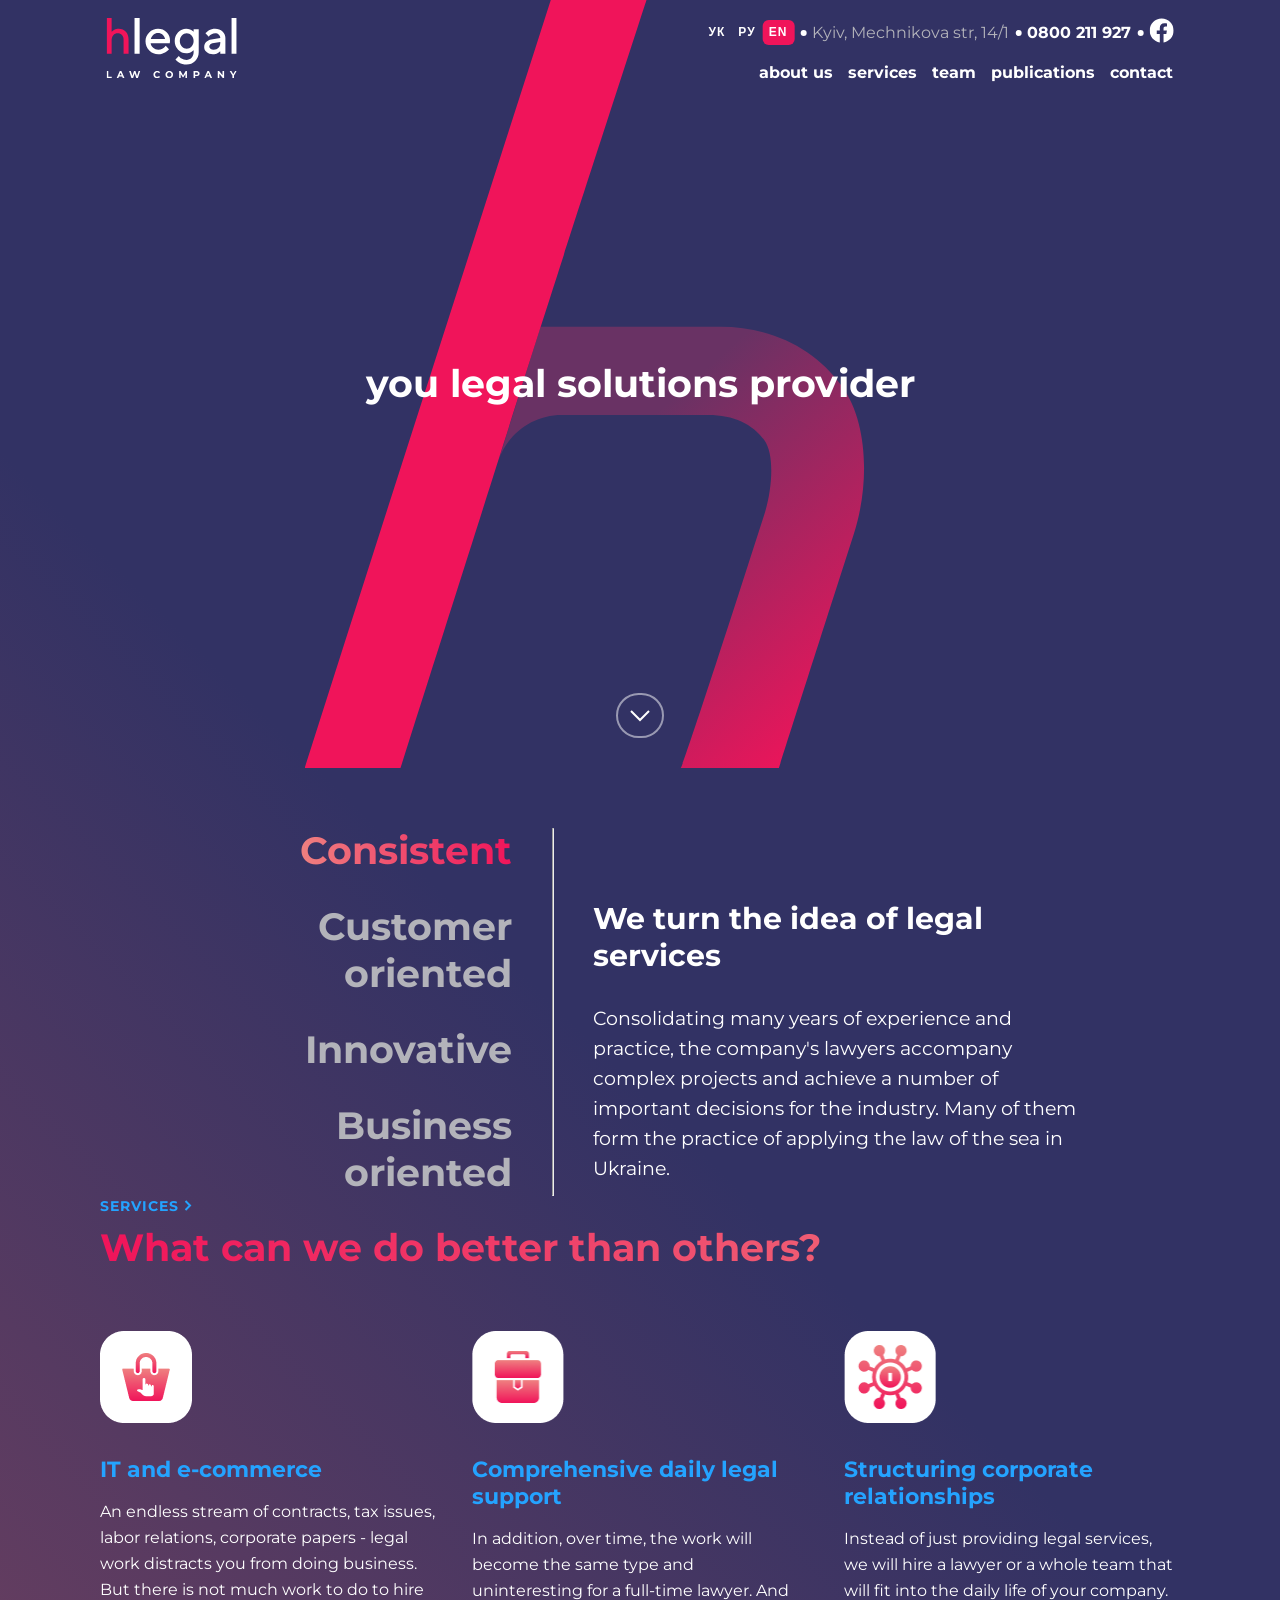
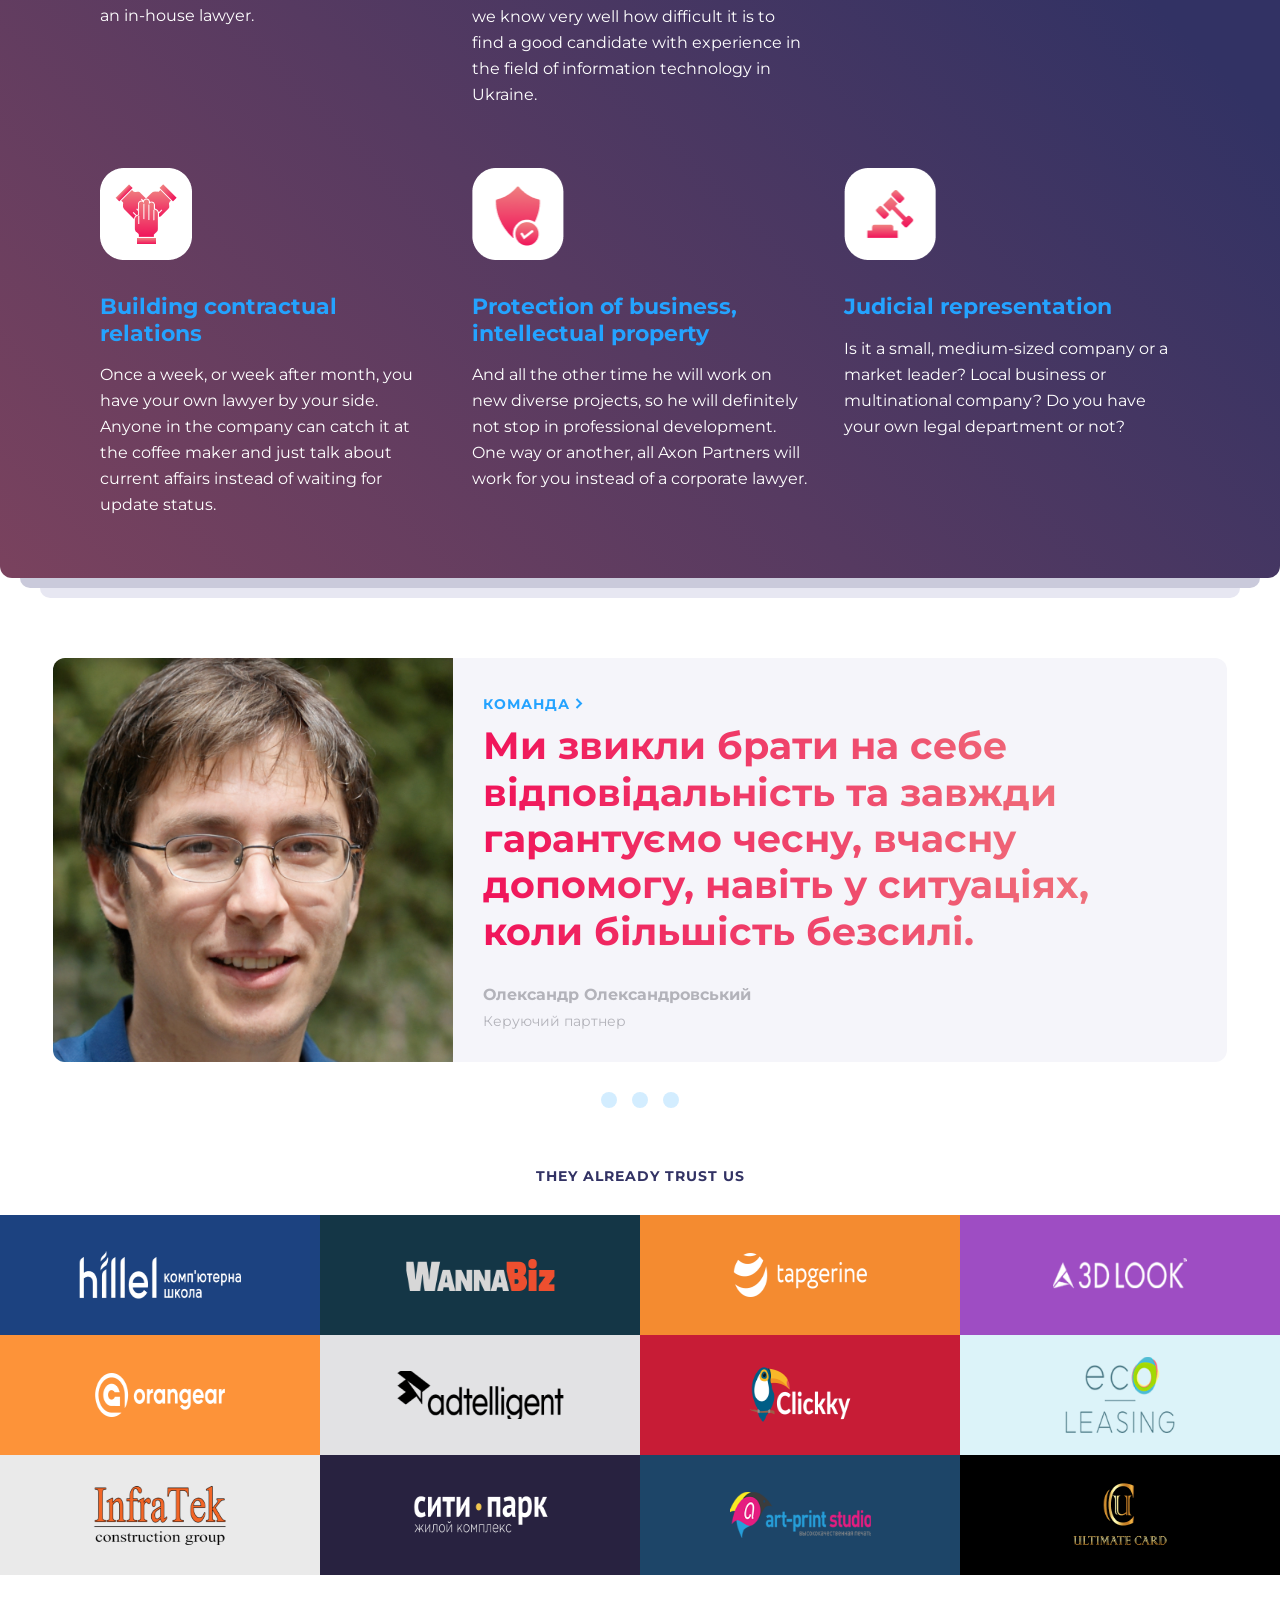
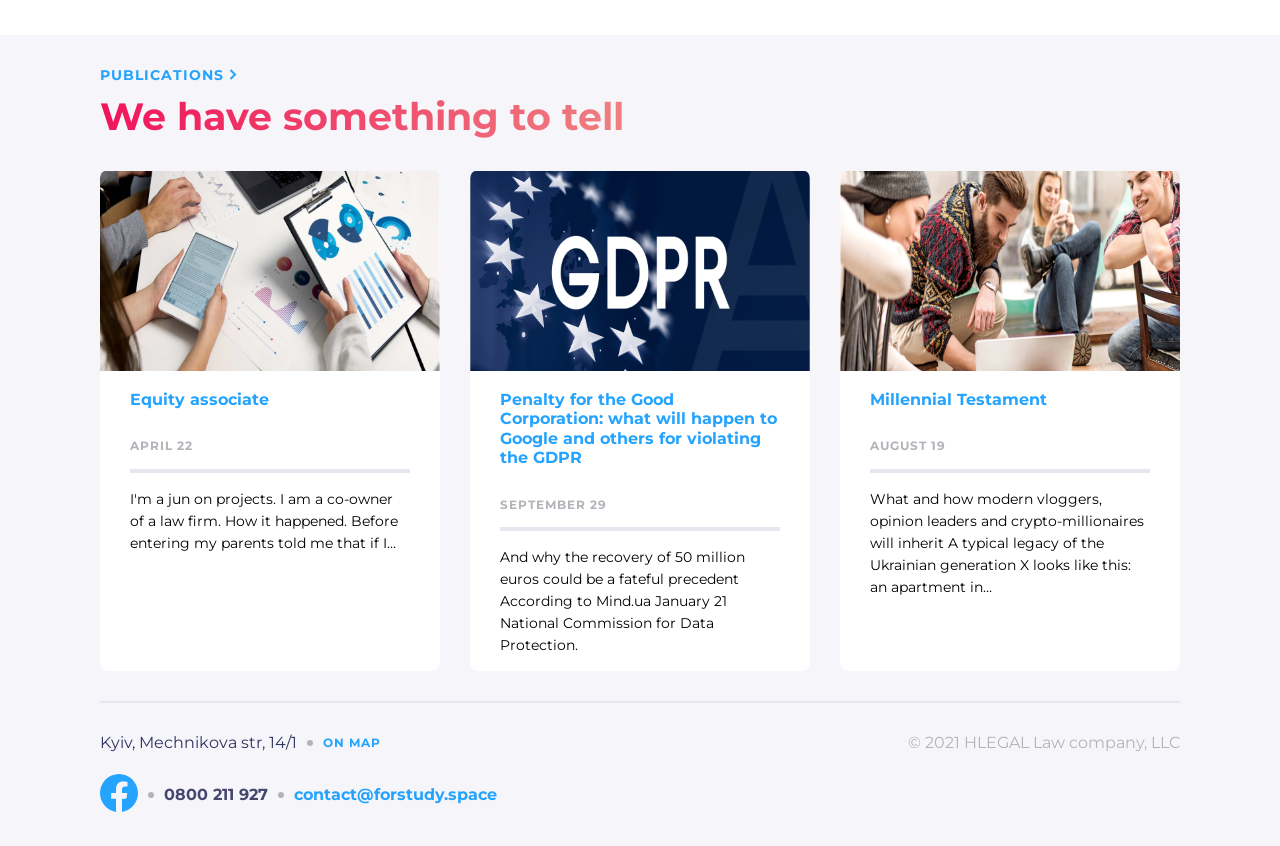
==== commit 0801375d: "home page done" ====
--- a/index.html
+++ b/index.html
@@ -11,48 +11,15 @@
         <div class="header">
             <div class="logo">
                 <svg width="130" height="60" viewBox="0 0 130 60" fill="none">
-                    <use href="./img/sprite.svg#logo" x="0" y="0"></use>
+                    <use href="./images/sprite.svg#logo" x="0" y="0"></use>
                   </svg>
-            </div>
-            <div class="lil-logo">
-                <svg width="169" height="57" viewBox="0 0 169 57" fill="none" xmlns="http://www.w3.org/2000/svg">
-                    <path d="M2.64358 15H0V34.0926H2.64358V27.0094C2.64358 25.8111 2.94163 24.8658 3.53774 24.2001C4.13384 23.5344 4.95024 23.1882 5.96102 23.1882C6.82926 23.1882 7.55495 23.5078 8.13809 24.1202C8.72123 24.746 9.01929 25.5315 9.01929 26.4769V34.1059H11.6758V26.4769C11.6758 24.7194 11.1964 23.3347 10.2374 22.2962C9.27846 21.2577 8.02146 20.7384 6.49233 20.7384C6.05173 20.7384 5.61114 20.7917 5.1835 20.9115C4.7429 21.0313 4.39301 21.1645 4.10792 21.3109C3.82283 21.4574 3.5507 21.6172 3.30448 21.8036C3.05826 21.99 2.8898 22.1231 2.81205 22.203C2.73429 22.2829 2.6695 22.3361 2.64358 22.3761V15Z" fill="#F0145A"/>
-                    <path d="M17.5856 15H14.8604V34.0767H17.5856V15Z" fill="white"/>
-                    <path d="M33.6598 28.4896L33.796 27.127C33.796 25.3011 33.1965 23.7749 31.9701 22.5486C30.7438 21.3222 29.2176 20.7227 27.3917 20.7227C25.5658 20.7227 23.9851 21.3767 22.677 22.6848C21.3689 23.993 20.7148 25.5463 20.7148 27.3995C20.7148 29.3072 21.3962 30.9423 22.7315 32.305C24.0669 33.6676 25.6748 34.3489 27.528 34.3489C28.2365 34.3489 28.8906 34.2399 29.5446 34.0491C30.1987 33.8311 30.7438 33.6131 31.1253 33.3951C31.5341 33.1498 31.9429 32.8773 32.2971 32.5775C32.6514 32.2777 32.8967 32.0597 33.0057 31.9234C33.1147 31.7872 33.1965 31.7054 33.251 31.6236L31.4796 29.8522L31.0708 30.37C30.7983 30.6971 30.335 31.0241 29.6809 31.3784C28.9996 31.7327 28.291 31.8962 27.528 31.8962C26.4651 31.8962 25.5658 31.5691 24.8027 30.8878C24.0396 30.2065 23.5764 29.4162 23.4401 28.4896H33.6598ZM27.3917 23.0391C28.4 23.0391 29.2176 23.3389 29.8989 23.9112C30.553 24.5108 30.9618 25.2466 31.1253 26.1732H23.5491C23.7944 25.2466 24.2304 24.5108 24.9117 23.9112C25.5658 23.3389 26.4106 23.0391 27.3917 23.0391Z" fill="white"/>
-                    <path d="M46.3695 33.286C46.3695 34.4852 46.0153 35.4662 45.2794 36.2293C44.5709 36.9651 43.6715 37.3467 42.5542 37.3467C42.0637 37.3467 41.5731 37.2649 41.1098 37.1286C40.6465 36.9924 40.2922 36.8289 39.9925 36.6381C39.6927 36.4473 39.4202 36.2566 39.1476 36.0113C38.9024 35.766 38.7389 35.6025 38.6571 35.5207C38.5753 35.439 38.5208 35.3572 38.4663 35.3027L36.6949 37.0741L36.9129 37.3467C37.0492 37.5374 37.2945 37.7827 37.6215 38.0552C37.9485 38.3005 38.3301 38.573 38.7661 38.8455C39.2021 39.0908 39.7472 39.3088 40.4285 39.4996C41.1098 39.6904 41.8184 39.7994 42.5542 39.7994C44.4074 39.7994 45.9335 39.1726 47.2144 37.919C48.468 36.6381 49.0948 35.112 49.0948 33.2588V20.9952H46.3695V22.3578L45.9062 21.949C45.6065 21.6765 45.1432 21.404 44.4891 21.1314C43.8351 20.8589 43.1265 20.7227 42.4179 20.7227C40.7555 20.7227 39.3384 21.3495 38.112 22.6303C36.8857 23.9112 36.2861 25.4373 36.2861 27.2632C36.2861 29.0892 36.8857 30.6153 38.112 31.8962C39.3384 33.177 40.7555 33.8038 42.4179 33.8038C42.8812 33.8038 43.3173 33.7493 43.7806 33.6403C44.2166 33.5041 44.5709 33.3678 44.8707 33.2315C45.1704 33.0953 45.443 32.9318 45.6882 32.741C45.9335 32.5502 46.1243 32.414 46.1788 32.3595L46.3695 32.1687V33.286ZM39.0114 27.2632C39.0114 26.1186 39.3657 25.1648 40.1015 24.3745C40.8373 23.5842 41.7094 23.1754 42.6905 23.1754C43.6715 23.1754 44.5436 23.5842 45.2794 24.3745C45.988 25.1648 46.3695 26.1186 46.3695 27.2632C46.3695 28.4079 45.988 29.3617 45.2794 30.152C44.5436 30.9423 43.6715 31.3511 42.6905 31.3511C41.7094 31.3511 40.8373 30.9423 40.1015 30.152C39.3657 29.3617 39.0114 28.4079 39.0114 27.2632Z" fill="white"/>
-                    <path d="M63.3195 34.0764V25.6281C63.3195 24.2382 62.8017 23.0664 61.7934 22.1398C60.7851 21.1859 59.4769 20.7227 57.869 20.7227C57.2422 20.7227 56.6154 20.8044 56.0159 20.9679C55.4163 21.1587 54.9258 21.3495 54.5715 21.5675C54.2172 21.7855 53.8629 22.0308 53.5359 22.3306C53.2089 22.6031 53.0181 22.7938 52.9091 22.9029C52.8273 23.0119 52.7456 23.0936 52.6911 23.1754L54.4625 24.9468L54.8168 24.4835C55.0348 24.1837 55.4163 23.9112 55.9886 23.6114C56.5609 23.3116 57.1877 23.1754 57.869 23.1754C58.6594 23.1754 59.3134 23.4207 59.8312 23.8839C60.349 24.3472 60.5943 24.9468 60.5943 25.6281L55.8251 26.4457C54.6533 26.6364 53.6994 27.0997 53.0454 27.8356C52.364 28.5714 52.0098 29.4707 52.0098 30.5335C52.0098 31.5419 52.4458 32.414 53.3179 33.177C54.2172 33.9674 55.3073 34.3489 56.6427 34.3489C57.106 34.3489 57.542 34.2944 57.9781 34.1581C58.4413 34.0491 58.7956 33.9129 59.0954 33.7766C59.3952 33.6403 59.6677 33.4768 59.913 33.286C60.1582 33.0953 60.3218 32.959 60.4308 32.9045C60.5125 32.8228 60.567 32.741 60.5943 32.7137V34.0764H63.3195ZM57.0515 31.8962C56.3429 31.8962 55.7706 31.7327 55.3618 31.4056C54.9258 31.0786 54.735 30.6971 54.735 30.261C54.735 29.7977 54.8713 29.3889 55.1711 29.0892C55.4708 28.7894 55.8796 28.5714 56.3702 28.4896L60.5943 27.8083V28.0808C60.5943 29.3072 60.2945 30.2338 59.6677 30.9151C59.0409 31.5691 58.1688 31.8962 57.0515 31.8962Z" fill="white"/>
-                    <path d="M69.3337 15H66.6084V34.0767H69.3337V15Z" fill="white"/>
-                    <path d="M0 43.3308H0.852878V46.3211H2.70078V47.016H0V43.3308Z" fill="white"/>
-                    <path d="M8.26752 46.2263H6.5565L6.23009 47.016H5.35615L6.99873 43.3308H7.84108L9.48893 47.016H8.59393L8.26752 46.2263ZM7.99902 45.5788L7.41464 44.1678L6.83026 45.5788H7.99902Z" fill="white"/>
-                    <path d="M17.8731 43.3308L16.6675 47.016H15.7515L14.9407 44.5206L14.1036 47.016H13.1928L11.982 43.3308H12.8664L13.6982 45.921L14.5669 43.3308H15.3566L16.199 45.942L17.0571 43.3308H17.8731Z" fill="white"/>
-                    <path d="M26.9457 47.0792C26.5702 47.0792 26.2297 46.9985 25.9244 46.837C25.6225 46.6721 25.3838 46.4457 25.2084 46.1579C25.0364 45.8666 24.9504 45.5384 24.9504 45.1734C24.9504 44.8084 25.0364 44.482 25.2084 44.1942C25.3838 43.9028 25.6225 43.6765 25.9244 43.515C26.2297 43.3501 26.5719 43.2676 26.951 43.2676C27.2704 43.2676 27.5582 43.3237 27.8144 43.436C28.0741 43.5484 28.2917 43.7098 28.4672 43.9204L27.9197 44.4258C27.6705 44.138 27.3616 43.9941 26.9931 43.9941C26.7649 43.9941 26.5614 44.045 26.3824 44.1468C26.2034 44.2451 26.063 44.3837 25.9612 44.5627C25.8629 44.7417 25.8138 44.9453 25.8138 45.1734C25.8138 45.4015 25.8629 45.6051 25.9612 45.7841C26.063 45.9631 26.2034 46.1035 26.3824 46.2053C26.5614 46.3035 26.7649 46.3527 26.9931 46.3527C27.3616 46.3527 27.6705 46.207 27.9197 45.9157L28.4672 46.4211C28.2917 46.6352 28.0741 46.7984 27.8144 46.9107C27.5547 47.0231 27.2651 47.0792 26.9457 47.0792Z" fill="white"/>
-                    <path d="M33.3831 47.0792C33.0005 47.0792 32.6548 46.9967 32.3459 46.8318C32.0406 46.6668 31.8002 46.4404 31.6247 46.1526C31.4527 45.8613 31.3667 45.5349 31.3667 45.1734C31.3667 44.8119 31.4527 44.4872 31.6247 44.1994C31.8002 43.9081 32.0406 43.68 32.3459 43.515C32.6548 43.3501 33.0005 43.2676 33.3831 43.2676C33.7657 43.2676 34.1096 43.3501 34.415 43.515C34.7203 43.68 34.9607 43.9081 35.1362 44.1994C35.3117 44.4872 35.3995 44.8119 35.3995 45.1734C35.3995 45.5349 35.3117 45.8613 35.1362 46.1526C34.9607 46.4404 34.7203 46.6668 34.415 46.8318C34.1096 46.9967 33.7657 47.0792 33.3831 47.0792ZM33.3831 46.3527C33.6007 46.3527 33.7972 46.3035 33.9727 46.2053C34.1482 46.1035 34.2851 45.9631 34.3834 45.7841C34.4852 45.6051 34.5361 45.4015 34.5361 45.1734C34.5361 44.9453 34.4852 44.7417 34.3834 44.5627C34.2851 44.3837 34.1482 44.2451 33.9727 44.1468C33.7972 44.045 33.6007 43.9941 33.3831 43.9941C33.1655 43.9941 32.9689 44.045 32.7934 44.1468C32.618 44.2451 32.4793 44.3837 32.3775 44.5627C32.2793 44.7417 32.2301 44.9453 32.2301 45.1734C32.2301 45.4015 32.2793 45.6051 32.3775 45.7841C32.4793 45.9631 32.618 46.1035 32.7934 46.2053C32.9689 46.3035 33.1655 46.3527 33.3831 46.3527Z" fill="white"/>
-                    <path d="M42.0264 47.016L42.0211 44.8049L40.9366 46.6264H40.5523L39.473 44.8522V47.016H38.6728V43.3308H39.3782L40.7576 45.6209L42.1159 43.3308H42.8161L42.8266 47.016H42.0264Z" fill="white"/>
-                    <path d="M47.9285 43.3308C48.2549 43.3308 48.5374 43.3852 48.7761 43.494C49.0183 43.6028 49.2043 43.7572 49.3342 43.9573C49.464 44.1573 49.529 44.3942 49.529 44.668C49.529 44.9382 49.464 45.1751 49.3342 45.3787C49.2043 45.5788 49.0183 45.7332 48.7761 45.842C48.5374 45.9473 48.2549 45.9999 47.9285 45.9999H47.1862V47.016H46.3333V43.3308H47.9285ZM47.8811 45.305C48.1373 45.305 48.3321 45.2506 48.4655 45.1418C48.5989 45.0295 48.6656 44.8716 48.6656 44.668C48.6656 44.4609 48.5989 44.303 48.4655 44.1942C48.3321 44.0818 48.1373 44.0257 47.8811 44.0257H47.1862V45.305H47.8811Z" fill="white"/>
-                    <path d="M55.0121 46.2263H53.3011L52.9747 47.016H52.1008L53.7433 43.3308H54.5857L56.2335 47.016H55.3385L55.0121 46.2263ZM54.7436 45.5788L54.1592 44.1678L53.5749 45.5788H54.7436Z" fill="white"/>
-                    <path d="M62.6281 43.3308V47.016H61.9279L60.0906 44.7785V47.016H59.2482V43.3308H59.9537L61.7858 45.5682V43.3308H62.6281Z" fill="white"/>
-                    <path d="M67.9013 45.7104V47.016H67.0485V45.6999L65.6217 43.3308H66.5273L67.5117 44.9681L68.4963 43.3308H69.3333L67.9013 45.7104Z" fill="white"/>
-                    <path fill-rule="evenodd" clip-rule="evenodd" d="M81.7283 15H84.9505L76.5557 41H73.3335L81.7283 15Z" fill="#F0145A"/>
-                    <path d="M93.7502 34.1C92.8969 34.1 92.0769 33.98 91.2902 33.74C90.5169 33.4867 89.9102 33.1733 89.4702 32.8L90.1102 31.68C90.5502 32.0267 91.1035 32.3133 91.7702 32.54C92.4369 32.7533 93.1302 32.86 93.8502 32.86C94.8102 32.86 95.5169 32.7133 95.9702 32.42C96.4369 32.1133 96.6702 31.6867 96.6702 31.14C96.6702 30.7533 96.5435 30.4533 96.2902 30.24C96.0369 30.0133 95.7169 29.8467 95.3302 29.74C94.9435 29.62 94.4302 29.5067 93.7902 29.4C92.9369 29.24 92.2502 29.08 91.7302 28.92C91.2102 28.7467 90.7635 28.46 90.3902 28.06C90.0302 27.66 89.8502 27.1067 89.8502 26.4C89.8502 25.52 90.2169 24.8 90.9502 24.24C91.6835 23.68 92.7035 23.4 94.0102 23.4C94.6902 23.4 95.3702 23.4933 96.0502 23.68C96.7302 23.8533 97.2902 24.0867 97.7302 24.38L97.1102 25.52C96.2435 24.92 95.2102 24.62 94.0102 24.62C93.1035 24.62 92.4169 24.78 91.9502 25.1C91.4969 25.42 91.2702 25.84 91.2702 26.36C91.2702 26.76 91.3969 27.08 91.6502 27.32C91.9169 27.56 92.2435 27.74 92.6302 27.86C93.0169 27.9667 93.5502 28.08 94.2302 28.2C95.0702 28.36 95.7435 28.52 96.2502 28.68C96.7569 28.84 97.1902 29.1133 97.5502 29.5C97.9102 29.8867 98.0902 30.42 98.0902 31.1C98.0902 32.02 97.7035 32.7533 96.9302 33.3C96.1702 33.8333 95.1102 34.1 93.7502 34.1ZM109.875 29.18H101.075C101.155 30.2733 101.575 31.16 102.335 31.84C103.095 32.5067 104.055 32.84 105.215 32.84C105.869 32.84 106.469 32.7267 107.015 32.5C107.562 32.26 108.035 31.9133 108.435 31.46L109.235 32.38C108.769 32.94 108.182 33.3667 107.475 33.66C106.782 33.9533 106.015 34.1 105.175 34.1C104.095 34.1 103.135 33.8733 102.295 33.42C101.469 32.9533 100.822 32.3133 100.355 31.5C99.8887 30.6867 99.6554 29.7667 99.6554 28.74C99.6554 27.7133 99.8754 26.7933 100.315 25.98C100.769 25.1667 101.382 24.5333 102.155 24.08C102.942 23.6267 103.822 23.4 104.795 23.4C105.769 23.4 106.642 23.6267 107.415 24.08C108.189 24.5333 108.795 25.1667 109.235 25.98C109.675 26.78 109.895 27.7 109.895 28.74L109.875 29.18ZM104.795 24.62C103.782 24.62 102.929 24.9467 102.235 25.6C101.555 26.24 101.169 27.08 101.075 28.12H108.535C108.442 27.08 108.049 26.24 107.355 25.6C106.675 24.9467 105.822 24.62 104.795 24.62ZM114.146 25.54C114.479 24.8333 114.972 24.3 115.626 23.94C116.292 23.58 117.112 23.4 118.086 23.4V24.78L117.746 24.76C116.639 24.76 115.772 25.1 115.146 25.78C114.519 26.46 114.206 27.4133 114.206 28.64V34H112.786V23.48H114.146V25.54ZM129.946 23.48L125.266 34H123.806L119.146 23.48H120.626L124.566 32.44L128.546 23.48H129.946ZM131.946 23.48H133.366V34H131.946V23.48ZM132.666 21.18C132.372 21.18 132.126 21.08 131.926 20.88C131.726 20.68 131.626 20.44 131.626 20.16C131.626 19.8933 131.726 19.66 131.926 19.46C132.126 19.26 132.372 19.16 132.666 19.16C132.959 19.16 133.206 19.26 133.406 19.46C133.606 19.6467 133.706 19.8733 133.706 20.14C133.706 20.4333 133.606 20.68 133.406 20.88C133.206 21.08 132.959 21.18 132.666 21.18ZM141.677 34.1C140.637 34.1 139.704 33.8733 138.877 33.42C138.064 32.9667 137.424 32.3333 136.957 31.52C136.49 30.6933 136.257 29.7667 136.257 28.74C136.257 27.7133 136.49 26.7933 136.957 25.98C137.424 25.1667 138.064 24.5333 138.877 24.08C139.704 23.6267 140.637 23.4 141.677 23.4C142.584 23.4 143.39 23.58 144.097 23.94C144.817 24.2867 145.384 24.8 145.797 25.48L144.737 26.2C144.39 25.68 143.95 25.2933 143.417 25.04C142.884 24.7733 142.304 24.64 141.677 24.64C140.917 24.64 140.23 24.8133 139.617 25.16C139.017 25.4933 138.544 25.9733 138.197 26.6C137.864 27.2267 137.697 27.94 137.697 28.74C137.697 29.5533 137.864 30.2733 138.197 30.9C138.544 31.5133 139.017 31.9933 139.617 32.34C140.23 32.6733 140.917 32.84 141.677 32.84C142.304 32.84 142.884 32.7133 143.417 32.46C143.95 32.2067 144.39 31.82 144.737 31.3L145.797 32.02C145.384 32.7 144.817 33.22 144.097 33.58C143.377 33.9267 142.57 34.1 141.677 34.1ZM157.571 29.18H148.771C148.851 30.2733 149.271 31.16 150.031 31.84C150.791 32.5067 151.751 32.84 152.911 32.84C153.564 32.84 154.164 32.7267 154.711 32.5C155.257 32.26 155.731 31.9133 156.131 31.46L156.931 32.38C156.464 32.94 155.877 33.3667 155.171 33.66C154.477 33.9533 153.711 34.1 152.871 34.1C151.791 34.1 150.831 33.8733 149.991 33.42C149.164 32.9533 148.517 32.3133 148.051 31.5C147.584 30.6867 147.351 29.7667 147.351 28.74C147.351 27.7133 147.571 26.7933 148.011 25.98C148.464 25.1667 149.077 24.5333 149.851 24.08C150.637 23.6267 151.517 23.4 152.491 23.4C153.464 23.4 154.337 23.6267 155.111 24.08C155.884 24.5333 156.491 25.1667 156.931 25.98C157.371 26.78 157.591 27.7 157.591 28.74L157.571 29.18ZM152.491 24.62C151.477 24.62 150.624 24.9467 149.931 25.6C149.251 26.24 148.864 27.08 148.771 28.12H156.231C156.137 27.08 155.744 26.24 155.051 25.6C154.371 24.9467 153.517 24.62 152.491 24.62ZM163.301 34.1C162.448 34.1 161.628 33.98 160.841 33.74C160.068 33.4867 159.461 33.1733 159.021 32.8L159.661 31.68C160.101 32.0267 160.654 32.3133 161.321 32.54C161.988 32.7533 162.681 32.86 163.401 32.86C164.361 32.86 165.068 32.7133 165.521 32.42C165.988 32.1133 166.221 31.6867 166.221 31.14C166.221 30.7533 166.094 30.4533 165.841 30.24C165.588 30.0133 165.268 29.8467 164.881 29.74C164.494 29.62 163.981 29.5067 163.341 29.4C162.488 29.24 161.801 29.08 161.281 28.92C160.761 28.7467 160.314 28.46 159.941 28.06C159.581 27.66 159.401 27.1067 159.401 26.4C159.401 25.52 159.768 24.8 160.501 24.24C161.234 23.68 162.254 23.4 163.561 23.4C164.241 23.4 164.921 23.4933 165.601 23.68C166.281 23.8533 166.841 24.0867 167.281 24.38L166.661 25.52C165.794 24.92 164.761 24.62 163.561 24.62C162.654 24.62 161.968 24.78 161.501 25.1C161.048 25.42 160.821 25.84 160.821 26.36C160.821 26.76 160.948 27.08 161.201 27.32C161.468 27.56 161.794 27.74 162.181 27.86C162.568 27.9667 163.101 28.08 163.781 28.2C164.621 28.36 165.294 28.52 165.801 28.68C166.308 28.84 166.741 29.1133 167.101 29.5C167.461 29.8867 167.641 30.42 167.641 31.1C167.641 32.02 167.254 32.7533 166.481 33.3C165.721 33.8333 164.661 34.1 163.301 34.1Z" fill="white"/>
-                </svg>
-                <input type="checkbox" id="menuCheckBox">
-                    <div class="burger-menu">
-                        <svg width="32" height="33" viewBox="0 0 32 33" fill="none" xmlns="http://www.w3.org/2000/svg">
-                            <path d="M7 10.5H25" stroke="white" stroke-width="2"/>
-                            <path d="M7 16.5H25" stroke="white" stroke-width="2"/>
-                            <path d="M7 22.5H25" stroke="white" stroke-width="2"/>
-                        </svg>
-                    </div>
-                        
-                        
-                </label>     
             </div>
             <div class="header_right_side">
                 <div class="right_top">
                     <div class="lng">
-                        <button>УК</button>
-                        <button>РУ</button>
-                        <button>EN</button>
+                        <button class="lng_button">УК</button>
+                        <button class="lng_button">РУ</button>
+                        <button class="lng_button current">EN</button>
                     </div>
                     <span></span>
                     <a class="address" href="#">Kyiv, Mechnikova str, 14/1</a>
@@ -65,6 +32,43 @@
                       </svg>
                     </a>  
                 </div>
+                <div class="lil-logo">
+                    <svg width="169" height="57" viewBox="0 0 169 57" fill="none" xmlns="http://www.w3.org/2000/svg">
+                        <path d="M2.64358 15H0V34.0926H2.64358V27.0094C2.64358 25.8111 2.94163 24.8658 3.53774 24.2001C4.13384 23.5344 4.95024 23.1882 5.96102 23.1882C6.82926 23.1882 7.55495 23.5078 8.13809 24.1202C8.72123 24.746 9.01929 25.5315 9.01929 26.4769V34.1059H11.6758V26.4769C11.6758 24.7194 11.1964 23.3347 10.2374 22.2962C9.27846 21.2577 8.02146 20.7384 6.49233 20.7384C6.05173 20.7384 5.61114 20.7917 5.1835 20.9115C4.7429 21.0313 4.39301 21.1645 4.10792 21.3109C3.82283 21.4574 3.5507 21.6172 3.30448 21.8036C3.05826 21.99 2.8898 22.1231 2.81205 22.203C2.73429 22.2829 2.6695 22.3361 2.64358 22.3761V15Z" fill="#F0145A"/>
+                        <path d="M17.5856 15H14.8604V34.0767H17.5856V15Z" fill="white"/>
+                        <path d="M33.6598 28.4896L33.796 27.127C33.796 25.3011 33.1965 23.7749 31.9701 22.5486C30.7438 21.3222 29.2176 20.7227 27.3917 20.7227C25.5658 20.7227 23.9851 21.3767 22.677 22.6848C21.3689 23.993 20.7148 25.5463 20.7148 27.3995C20.7148 29.3072 21.3962 30.9423 22.7315 32.305C24.0669 33.6676 25.6748 34.3489 27.528 34.3489C28.2365 34.3489 28.8906 34.2399 29.5446 34.0491C30.1987 33.8311 30.7438 33.6131 31.1253 33.3951C31.5341 33.1498 31.9429 32.8773 32.2971 32.5775C32.6514 32.2777 32.8967 32.0597 33.0057 31.9234C33.1147 31.7872 33.1965 31.7054 33.251 31.6236L31.4796 29.8522L31.0708 30.37C30.7983 30.6971 30.335 31.0241 29.6809 31.3784C28.9996 31.7327 28.291 31.8962 27.528 31.8962C26.4651 31.8962 25.5658 31.5691 24.8027 30.8878C24.0396 30.2065 23.5764 29.4162 23.4401 28.4896H33.6598ZM27.3917 23.0391C28.4 23.0391 29.2176 23.3389 29.8989 23.9112C30.553 24.5108 30.9618 25.2466 31.1253 26.1732H23.5491C23.7944 25.2466 24.2304 24.5108 24.9117 23.9112C25.5658 23.3389 26.4106 23.0391 27.3917 23.0391Z" fill="white"/>
+                        <path d="M46.3695 33.286C46.3695 34.4852 46.0153 35.4662 45.2794 36.2293C44.5709 36.9651 43.6715 37.3467 42.5542 37.3467C42.0637 37.3467 41.5731 37.2649 41.1098 37.1286C40.6465 36.9924 40.2922 36.8289 39.9925 36.6381C39.6927 36.4473 39.4202 36.2566 39.1476 36.0113C38.9024 35.766 38.7389 35.6025 38.6571 35.5207C38.5753 35.439 38.5208 35.3572 38.4663 35.3027L36.6949 37.0741L36.9129 37.3467C37.0492 37.5374 37.2945 37.7827 37.6215 38.0552C37.9485 38.3005 38.3301 38.573 38.7661 38.8455C39.2021 39.0908 39.7472 39.3088 40.4285 39.4996C41.1098 39.6904 41.8184 39.7994 42.5542 39.7994C44.4074 39.7994 45.9335 39.1726 47.2144 37.919C48.468 36.6381 49.0948 35.112 49.0948 33.2588V20.9952H46.3695V22.3578L45.9062 21.949C45.6065 21.6765 45.1432 21.404 44.4891 21.1314C43.8351 20.8589 43.1265 20.7227 42.4179 20.7227C40.7555 20.7227 39.3384 21.3495 38.112 22.6303C36.8857 23.9112 36.2861 25.4373 36.2861 27.2632C36.2861 29.0892 36.8857 30.6153 38.112 31.8962C39.3384 33.177 40.7555 33.8038 42.4179 33.8038C42.8812 33.8038 43.3173 33.7493 43.7806 33.6403C44.2166 33.5041 44.5709 33.3678 44.8707 33.2315C45.1704 33.0953 45.443 32.9318 45.6882 32.741C45.9335 32.5502 46.1243 32.414 46.1788 32.3595L46.3695 32.1687V33.286ZM39.0114 27.2632C39.0114 26.1186 39.3657 25.1648 40.1015 24.3745C40.8373 23.5842 41.7094 23.1754 42.6905 23.1754C43.6715 23.1754 44.5436 23.5842 45.2794 24.3745C45.988 25.1648 46.3695 26.1186 46.3695 27.2632C46.3695 28.4079 45.988 29.3617 45.2794 30.152C44.5436 30.9423 43.6715 31.3511 42.6905 31.3511C41.7094 31.3511 40.8373 30.9423 40.1015 30.152C39.3657 29.3617 39.0114 28.4079 39.0114 27.2632Z" fill="white"/>
+                        <path d="M63.3195 34.0764V25.6281C63.3195 24.2382 62.8017 23.0664 61.7934 22.1398C60.7851 21.1859 59.4769 20.7227 57.869 20.7227C57.2422 20.7227 56.6154 20.8044 56.0159 20.9679C55.4163 21.1587 54.9258 21.3495 54.5715 21.5675C54.2172 21.7855 53.8629 22.0308 53.5359 22.3306C53.2089 22.6031 53.0181 22.7938 52.9091 22.9029C52.8273 23.0119 52.7456 23.0936 52.6911 23.1754L54.4625 24.9468L54.8168 24.4835C55.0348 24.1837 55.4163 23.9112 55.9886 23.6114C56.5609 23.3116 57.1877 23.1754 57.869 23.1754C58.6594 23.1754 59.3134 23.4207 59.8312 23.8839C60.349 24.3472 60.5943 24.9468 60.5943 25.6281L55.8251 26.4457C54.6533 26.6364 53.6994 27.0997 53.0454 27.8356C52.364 28.5714 52.0098 29.4707 52.0098 30.5335C52.0098 31.5419 52.4458 32.414 53.3179 33.177C54.2172 33.9674 55.3073 34.3489 56.6427 34.3489C57.106 34.3489 57.542 34.2944 57.9781 34.1581C58.4413 34.0491 58.7956 33.9129 59.0954 33.7766C59.3952 33.6403 59.6677 33.4768 59.913 33.286C60.1582 33.0953 60.3218 32.959 60.4308 32.9045C60.5125 32.8228 60.567 32.741 60.5943 32.7137V34.0764H63.3195ZM57.0515 31.8962C56.3429 31.8962 55.7706 31.7327 55.3618 31.4056C54.9258 31.0786 54.735 30.6971 54.735 30.261C54.735 29.7977 54.8713 29.3889 55.1711 29.0892C55.4708 28.7894 55.8796 28.5714 56.3702 28.4896L60.5943 27.8083V28.0808C60.5943 29.3072 60.2945 30.2338 59.6677 30.9151C59.0409 31.5691 58.1688 31.8962 57.0515 31.8962Z" fill="white"/>
+                        <path d="M69.3337 15H66.6084V34.0767H69.3337V15Z" fill="white"/>
+                        <path d="M0 43.3308H0.852878V46.3211H2.70078V47.016H0V43.3308Z" fill="white"/>
+                        <path d="M8.26752 46.2263H6.5565L6.23009 47.016H5.35615L6.99873 43.3308H7.84108L9.48893 47.016H8.59393L8.26752 46.2263ZM7.99902 45.5788L7.41464 44.1678L6.83026 45.5788H7.99902Z" fill="white"/>
+                        <path d="M17.8731 43.3308L16.6675 47.016H15.7515L14.9407 44.5206L14.1036 47.016H13.1928L11.982 43.3308H12.8664L13.6982 45.921L14.5669 43.3308H15.3566L16.199 45.942L17.0571 43.3308H17.8731Z" fill="white"/>
+                        <path d="M26.9457 47.0792C26.5702 47.0792 26.2297 46.9985 25.9244 46.837C25.6225 46.6721 25.3838 46.4457 25.2084 46.1579C25.0364 45.8666 24.9504 45.5384 24.9504 45.1734C24.9504 44.8084 25.0364 44.482 25.2084 44.1942C25.3838 43.9028 25.6225 43.6765 25.9244 43.515C26.2297 43.3501 26.5719 43.2676 26.951 43.2676C27.2704 43.2676 27.5582 43.3237 27.8144 43.436C28.0741 43.5484 28.2917 43.7098 28.4672 43.9204L27.9197 44.4258C27.6705 44.138 27.3616 43.9941 26.9931 43.9941C26.7649 43.9941 26.5614 44.045 26.3824 44.1468C26.2034 44.2451 26.063 44.3837 25.9612 44.5627C25.8629 44.7417 25.8138 44.9453 25.8138 45.1734C25.8138 45.4015 25.8629 45.6051 25.9612 45.7841C26.063 45.9631 26.2034 46.1035 26.3824 46.2053C26.5614 46.3035 26.7649 46.3527 26.9931 46.3527C27.3616 46.3527 27.6705 46.207 27.9197 45.9157L28.4672 46.4211C28.2917 46.6352 28.0741 46.7984 27.8144 46.9107C27.5547 47.0231 27.2651 47.0792 26.9457 47.0792Z" fill="white"/>
+                        <path d="M33.3831 47.0792C33.0005 47.0792 32.6548 46.9967 32.3459 46.8318C32.0406 46.6668 31.8002 46.4404 31.6247 46.1526C31.4527 45.8613 31.3667 45.5349 31.3667 45.1734C31.3667 44.8119 31.4527 44.4872 31.6247 44.1994C31.8002 43.9081 32.0406 43.68 32.3459 43.515C32.6548 43.3501 33.0005 43.2676 33.3831 43.2676C33.7657 43.2676 34.1096 43.3501 34.415 43.515C34.7203 43.68 34.9607 43.9081 35.1362 44.1994C35.3117 44.4872 35.3995 44.8119 35.3995 45.1734C35.3995 45.5349 35.3117 45.8613 35.1362 46.1526C34.9607 46.4404 34.7203 46.6668 34.415 46.8318C34.1096 46.9967 33.7657 47.0792 33.3831 47.0792ZM33.3831 46.3527C33.6007 46.3527 33.7972 46.3035 33.9727 46.2053C34.1482 46.1035 34.2851 45.9631 34.3834 45.7841C34.4852 45.6051 34.5361 45.4015 34.5361 45.1734C34.5361 44.9453 34.4852 44.7417 34.3834 44.5627C34.2851 44.3837 34.1482 44.2451 33.9727 44.1468C33.7972 44.045 33.6007 43.9941 33.3831 43.9941C33.1655 43.9941 32.9689 44.045 32.7934 44.1468C32.618 44.2451 32.4793 44.3837 32.3775 44.5627C32.2793 44.7417 32.2301 44.9453 32.2301 45.1734C32.2301 45.4015 32.2793 45.6051 32.3775 45.7841C32.4793 45.9631 32.618 46.1035 32.7934 46.2053C32.9689 46.3035 33.1655 46.3527 33.3831 46.3527Z" fill="white"/>
+                        <path d="M42.0264 47.016L42.0211 44.8049L40.9366 46.6264H40.5523L39.473 44.8522V47.016H38.6728V43.3308H39.3782L40.7576 45.6209L42.1159 43.3308H42.8161L42.8266 47.016H42.0264Z" fill="white"/>
+                        <path d="M47.9285 43.3308C48.2549 43.3308 48.5374 43.3852 48.7761 43.494C49.0183 43.6028 49.2043 43.7572 49.3342 43.9573C49.464 44.1573 49.529 44.3942 49.529 44.668C49.529 44.9382 49.464 45.1751 49.3342 45.3787C49.2043 45.5788 49.0183 45.7332 48.7761 45.842C48.5374 45.9473 48.2549 45.9999 47.9285 45.9999H47.1862V47.016H46.3333V43.3308H47.9285ZM47.8811 45.305C48.1373 45.305 48.3321 45.2506 48.4655 45.1418C48.5989 45.0295 48.6656 44.8716 48.6656 44.668C48.6656 44.4609 48.5989 44.303 48.4655 44.1942C48.3321 44.0818 48.1373 44.0257 47.8811 44.0257H47.1862V45.305H47.8811Z" fill="white"/>
+                        <path d="M55.0121 46.2263H53.3011L52.9747 47.016H52.1008L53.7433 43.3308H54.5857L56.2335 47.016H55.3385L55.0121 46.2263ZM54.7436 45.5788L54.1592 44.1678L53.5749 45.5788H54.7436Z" fill="white"/>
+                        <path d="M62.6281 43.3308V47.016H61.9279L60.0906 44.7785V47.016H59.2482V43.3308H59.9537L61.7858 45.5682V43.3308H62.6281Z" fill="white"/>
+                        <path d="M67.9013 45.7104V47.016H67.0485V45.6999L65.6217 43.3308H66.5273L67.5117 44.9681L68.4963 43.3308H69.3333L67.9013 45.7104Z" fill="white"/>
+                        <path fill-rule="evenodd" clip-rule="evenodd" d="M81.7283 15H84.9505L76.5557 41H73.3335L81.7283 15Z" fill="#F0145A"/>
+                        <path d="M93.7502 34.1C92.8969 34.1 92.0769 33.98 91.2902 33.74C90.5169 33.4867 89.9102 33.1733 89.4702 32.8L90.1102 31.68C90.5502 32.0267 91.1035 32.3133 91.7702 32.54C92.4369 32.7533 93.1302 32.86 93.8502 32.86C94.8102 32.86 95.5169 32.7133 95.9702 32.42C96.4369 32.1133 96.6702 31.6867 96.6702 31.14C96.6702 30.7533 96.5435 30.4533 96.2902 30.24C96.0369 30.0133 95.7169 29.8467 95.3302 29.74C94.9435 29.62 94.4302 29.5067 93.7902 29.4C92.9369 29.24 92.2502 29.08 91.7302 28.92C91.2102 28.7467 90.7635 28.46 90.3902 28.06C90.0302 27.66 89.8502 27.1067 89.8502 26.4C89.8502 25.52 90.2169 24.8 90.9502 24.24C91.6835 23.68 92.7035 23.4 94.0102 23.4C94.6902 23.4 95.3702 23.4933 96.0502 23.68C96.7302 23.8533 97.2902 24.0867 97.7302 24.38L97.1102 25.52C96.2435 24.92 95.2102 24.62 94.0102 24.62C93.1035 24.62 92.4169 24.78 91.9502 25.1C91.4969 25.42 91.2702 25.84 91.2702 26.36C91.2702 26.76 91.3969 27.08 91.6502 27.32C91.9169 27.56 92.2435 27.74 92.6302 27.86C93.0169 27.9667 93.5502 28.08 94.2302 28.2C95.0702 28.36 95.7435 28.52 96.2502 28.68C96.7569 28.84 97.1902 29.1133 97.5502 29.5C97.9102 29.8867 98.0902 30.42 98.0902 31.1C98.0902 32.02 97.7035 32.7533 96.9302 33.3C96.1702 33.8333 95.1102 34.1 93.7502 34.1ZM109.875 29.18H101.075C101.155 30.2733 101.575 31.16 102.335 31.84C103.095 32.5067 104.055 32.84 105.215 32.84C105.869 32.84 106.469 32.7267 107.015 32.5C107.562 32.26 108.035 31.9133 108.435 31.46L109.235 32.38C108.769 32.94 108.182 33.3667 107.475 33.66C106.782 33.9533 106.015 34.1 105.175 34.1C104.095 34.1 103.135 33.8733 102.295 33.42C101.469 32.9533 100.822 32.3133 100.355 31.5C99.8887 30.6867 99.6554 29.7667 99.6554 28.74C99.6554 27.7133 99.8754 26.7933 100.315 25.98C100.769 25.1667 101.382 24.5333 102.155 24.08C102.942 23.6267 103.822 23.4 104.795 23.4C105.769 23.4 106.642 23.6267 107.415 24.08C108.189 24.5333 108.795 25.1667 109.235 25.98C109.675 26.78 109.895 27.7 109.895 28.74L109.875 29.18ZM104.795 24.62C103.782 24.62 102.929 24.9467 102.235 25.6C101.555 26.24 101.169 27.08 101.075 28.12H108.535C108.442 27.08 108.049 26.24 107.355 25.6C106.675 24.9467 105.822 24.62 104.795 24.62ZM114.146 25.54C114.479 24.8333 114.972 24.3 115.626 23.94C116.292 23.58 117.112 23.4 118.086 23.4V24.78L117.746 24.76C116.639 24.76 115.772 25.1 115.146 25.78C114.519 26.46 114.206 27.4133 114.206 28.64V34H112.786V23.48H114.146V25.54ZM129.946 23.48L125.266 34H123.806L119.146 23.48H120.626L124.566 32.44L128.546 23.48H129.946ZM131.946 23.48H133.366V34H131.946V23.48ZM132.666 21.18C132.372 21.18 132.126 21.08 131.926 20.88C131.726 20.68 131.626 20.44 131.626 20.16C131.626 19.8933 131.726 19.66 131.926 19.46C132.126 19.26 132.372 19.16 132.666 19.16C132.959 19.16 133.206 19.26 133.406 19.46C133.606 19.6467 133.706 19.8733 133.706 20.14C133.706 20.4333 133.606 20.68 133.406 20.88C133.206 21.08 132.959 21.18 132.666 21.18ZM141.677 34.1C140.637 34.1 139.704 33.8733 138.877 33.42C138.064 32.9667 137.424 32.3333 136.957 31.52C136.49 30.6933 136.257 29.7667 136.257 28.74C136.257 27.7133 136.49 26.7933 136.957 25.98C137.424 25.1667 138.064 24.5333 138.877 24.08C139.704 23.6267 140.637 23.4 141.677 23.4C142.584 23.4 143.39 23.58 144.097 23.94C144.817 24.2867 145.384 24.8 145.797 25.48L144.737 26.2C144.39 25.68 143.95 25.2933 143.417 25.04C142.884 24.7733 142.304 24.64 141.677 24.64C140.917 24.64 140.23 24.8133 139.617 25.16C139.017 25.4933 138.544 25.9733 138.197 26.6C137.864 27.2267 137.697 27.94 137.697 28.74C137.697 29.5533 137.864 30.2733 138.197 30.9C138.544 31.5133 139.017 31.9933 139.617 32.34C140.23 32.6733 140.917 32.84 141.677 32.84C142.304 32.84 142.884 32.7133 143.417 32.46C143.95 32.2067 144.39 31.82 144.737 31.3L145.797 32.02C145.384 32.7 144.817 33.22 144.097 33.58C143.377 33.9267 142.57 34.1 141.677 34.1ZM157.571 29.18H148.771C148.851 30.2733 149.271 31.16 150.031 31.84C150.791 32.5067 151.751 32.84 152.911 32.84C153.564 32.84 154.164 32.7267 154.711 32.5C155.257 32.26 155.731 31.9133 156.131 31.46L156.931 32.38C156.464 32.94 155.877 33.3667 155.171 33.66C154.477 33.9533 153.711 34.1 152.871 34.1C151.791 34.1 150.831 33.8733 149.991 33.42C149.164 32.9533 148.517 32.3133 148.051 31.5C147.584 30.6867 147.351 29.7667 147.351 28.74C147.351 27.7133 147.571 26.7933 148.011 25.98C148.464 25.1667 149.077 24.5333 149.851 24.08C150.637 23.6267 151.517 23.4 152.491 23.4C153.464 23.4 154.337 23.6267 155.111 24.08C155.884 24.5333 156.491 25.1667 156.931 25.98C157.371 26.78 157.591 27.7 157.591 28.74L157.571 29.18ZM152.491 24.62C151.477 24.62 150.624 24.9467 149.931 25.6C149.251 26.24 148.864 27.08 148.771 28.12H156.231C156.137 27.08 155.744 26.24 155.051 25.6C154.371 24.9467 153.517 24.62 152.491 24.62ZM163.301 34.1C162.448 34.1 161.628 33.98 160.841 33.74C160.068 33.4867 159.461 33.1733 159.021 32.8L159.661 31.68C160.101 32.0267 160.654 32.3133 161.321 32.54C161.988 32.7533 162.681 32.86 163.401 32.86C164.361 32.86 165.068 32.7133 165.521 32.42C165.988 32.1133 166.221 31.6867 166.221 31.14C166.221 30.7533 166.094 30.4533 165.841 30.24C165.588 30.0133 165.268 29.8467 164.881 29.74C164.494 29.62 163.981 29.5067 163.341 29.4C162.488 29.24 161.801 29.08 161.281 28.92C160.761 28.7467 160.314 28.46 159.941 28.06C159.581 27.66 159.401 27.1067 159.401 26.4C159.401 25.52 159.768 24.8 160.501 24.24C161.234 23.68 162.254 23.4 163.561 23.4C164.241 23.4 164.921 23.4933 165.601 23.68C166.281 23.8533 166.841 24.0867 167.281 24.38L166.661 25.52C165.794 24.92 164.761 24.62 163.561 24.62C162.654 24.62 161.968 24.78 161.501 25.1C161.048 25.42 160.821 25.84 160.821 26.36C160.821 26.76 160.948 27.08 161.201 27.32C161.468 27.56 161.794 27.74 162.181 27.86C162.568 27.9667 163.101 28.08 163.781 28.2C164.621 28.36 165.294 28.52 165.801 28.68C166.308 28.84 166.741 29.1133 167.101 29.5C167.461 29.8867 167.641 30.42 167.641 31.1C167.641 32.02 167.254 32.7533 166.481 33.3C165.721 33.8333 164.661 34.1 163.301 34.1Z" fill="white"/>
+                    </svg>
+                    <input type="checkbox" id="menuCheckBox">
+                    <div class="burger-menu">
+                        <svg width="32" height="33" viewBox="0 0 32 33" fill="none" xmlns="http://www.w3.org/2000/svg">
+                                <path d="M7 10.5H25" stroke="white" stroke-width="2"/>
+                                <path d="M7 16.5H25" stroke="white" stroke-width="2"/>
+                                <path d="M7 22.5H25" stroke="white" stroke-width="2"/>
+                        </svg>
+                    </div>
+                    <ul class="right_bottom" id="menu_hided">
+                        <li><a href="#">about us</a></li>
+                        <li><a href="#">services</a></li>
+                        <li><a href="#">team</a></li>
+                        <li><a href="#">publications</a></li>
+                        <li><a href="#">contact</a></li>
+                    </ul>
+                </div>
                 <ul class="right_bottom" id="menu">
                     <li><a href="#">about us</a></li>
                     <li><a href="#">services</a></li>
@@ -76,16 +80,16 @@
         </div>
         
     </header>
-    <section class="for_bg">
+    <main class="for_bg">
         <section class="hero_section_conteiner">
             <div class="hero_section">
                 <div>
                     <h2>you legal solutions provider</h2>
-                <button>
+                <a href="#section">
                     <svg width="20" height="12" viewBox="0 0 20 12" fill="none" xmlns="http://www.w3.org/2000/svg">
                         <path d="M1 1L10 10L19 1" stroke="white" stroke-width="2"/>
                     </svg>
-                </button>
+                </a>
                 </div>
                 <div class="symbol">
                     <svg viewBox="0 0 670 768" fill="none" xmlns="http://www.w3.org/2000/svg">
@@ -128,7 +132,7 @@
                 </div>
             </div>
         </section>
-        <section class="better_others_conteiner">
+        <section class="better_others_conteiner" id="section">
             <div class="better_others conteiner">
                 <a href="#">Services
                     <svg width="8" height="11" viewBox="0 0 8 11" fill="none" xmlns="http://www.w3.org/2000/svg">
@@ -137,7 +141,7 @@
                 </a>
                 <h2>What can we do better than others?</h2>
                 <div class="cards">
-                    <div class="card_item"><img src="./img/Icon.png" alt="home icon">
+                    <div class="card_item"><img src="./images/Icon.png" alt="home icon">
                         <h4>IT and e-commerce</h4>
                         <p>
                             An endless stream of contracts, tax
@@ -147,32 +151,32 @@
                                to hire an in-house lawyer.
                             </p>
                     </div>
-                    <div class="card_item"><img src="./img/Support.png" alt="suport icon">
+                    <div class="card_item"><img src="./images/Support.png" alt="suport icon">
                         <h4>Comprehensive daily
                             legal support</h4>
                         <p>
                             In addition, over time, the work will become the same type and uninteresting for a full-time lawyer. And we know very well how difficult it is to find a good candidate with experience in the field of information technology in Ukraine.
                             </p>
                     </div>
-                    <div class="card_item"><img src="./img/Coprorate.png" alt="Coprorate icon">
+                    <div class="card_item"><img src="./images/Coprorate.png" alt="Coprorate icon">
                         <h4>Structuring corporate relationships</h4>
                         <p>
                             Instead of just providing legal services, we will hire a lawyer or a whole team that will fit into the daily life of your company.
                             </p>
                     </div>
-                        <div class="card_item"><img src="./img/relations.png" alt="relations icon">
+                        <div class="card_item"><img src="./images/relations.png" alt="relations icon">
                         <h4>Building contractual relations</h4>
                         <p>
                             Once a week, or week after month, you have your own lawyer by your side. Anyone in the company can catch it at the coffee maker and just talk about current affairs instead of waiting for update status.
                             </p>
                     </div>
-                    <div class="card_item"><img src="./img/Protection.png" alt="Protection icon">
+                    <div class="card_item"><img src="./images/Protection.png" alt="Protection icon">
                         <h4>Protection of business, intellectual property</h4>
                         <p>
                             And all the other time he will work on new diverse projects, so he will definitely not stop in professional development. One way or another, all Axon Partners will work for you instead of a corporate lawyer.
                             </p>
                     </div>
-                        <div class="card_item"><img src="./img/Court.png" alt="Court icon">
+                        <div class="card_item"><img src="./images/Court.png" alt="Court icon">
                         <h4>Judicial representation</h4>
                         <p>
                             Is it a small, medium-sized company or a market leader? Local business or multinational company? Do you have your own legal department or not?
@@ -181,16 +185,16 @@
                 </div>
             </div>
         </section>
-    </section>
+    </main>
     <span class="first_shadow"></span>
     <span class="second_shadow"></span>
-    <section>
-       <div class="team_conteiner">
+    <section class="team_conteiner">
+       <div>
         <div class="slider conteiner">
             <div class="slider-line">
                 <div class="team">
                     <div class="team_img">
-                        <img src="./img/team_photo-1.jpg" alt="photo">
+                        <img src="./images/team_photo-1.jpg" alt="photo">
                     </div>    
                     <div class="team_info">
                         <a href="#">Команда 
@@ -205,7 +209,7 @@
                 </div>
                 <div class="team">
                     <div class="team_img">
-                        <img src="./img/team_photo-1.jpg" alt="photo">
+                        <img src="./images/team_photo-1.jpg" alt="photo">
                     </div>
                     <div class="team_info">
                         <a href="#">Команда 
@@ -220,7 +224,7 @@
                 </div>
                 <div class="team">
                     <div class="team_img">
-                        <img src="./img/team_photo-1.jpg" alt="photo">
+                        <img src="./images/team_photo-1.jpg" alt="photo">
                     </div>
                     <div class="team_info">
                         <a href="#">Команда 
@@ -247,40 +251,40 @@
             <h3>They already trust us</h3>
             <div class="partners_items">
                 <a href="#" class="partner_item">
-                    <img class="border-top-left-radius" src="./img/hillel.png" alt="hillel logo">
-                </a>
-                <a href="#" class="partner_item">
-                    <img src="./img/wannabiz.png" alt="wannabiz logo">
-                </a>
-                <a href="#" class="partner_item">
-                    <img src="./img/tapgerine.png" alt="tapgerine logo">
-                </a>
-                <a href="#" class="partner_item">
-                    <img class="border-top-right-radius" src="./img/3dlook.png" alt="3dlook logo">
-                </a>
-                <a href="#" class="partner_item">
-                    <img src="./img/orangear.png" alt="orangear logo">
-                </a>
-                <a href="#" class="partner_item">
-                    <img src="./img/adtelligent.png" alt="adtelligent logo">
-                </a>
-                <a href="#" class="partner_item">
-                    <img src="./img/clickky.png" alt="clickky logo">
-                </a>
-                <a href="#" class="partner_item">
-                    <img src="./img/ecoleasing.png" alt="ecoleasing logo">
-                </a>
-                <a href="#" class="partner_item">
-                    <img class="border-bottom-left-radius"  src="./img/infratek.png" alt="infratek logo">
-                </a>
-                <a href="#" class="partner_item">
-                    <img src="./img/cитипарк.png" alt="cитипарк logo">
-                </a>
-                <a href="#" class="partner_item">
-                    <img src="./img/art-prinstudio.png" alt="art-prinstudio logo">
-                </a>
-                <a href="#" class="partner_item">
-                    <img class="border-bottom-right-radius" src="./img/ultimate_card.png" alt="ultimate_card logo">
+                    <img class="border-top-left-radius" src="./images/hillel.png" alt="hillel logo">
+                </a>
+                <a href="#" class="partner_item">
+                    <img src="./images/wannabiz.png" alt="wannabiz logo">
+                </a>
+                <a href="#" class="partner_item">
+                    <img src="./images/tapgerine.png" alt="tapgerine logo">
+                </a>
+                <a href="#" class="partner_item">
+                    <img class="border-top-right-radius" src="./images/3dlook.png" alt="3dlook logo">
+                </a>
+                <a href="#" class="partner_item">
+                    <img src="./images/orangear.png" alt="orangear logo">
+                </a>
+                <a href="#" class="partner_item">
+                    <img src="./images/adtelligent.png" alt="adtelligent logo">
+                </a>
+                <a href="#" class="partner_item">
+                    <img src="./images/clickky.png" alt="clickky logo">
+                </a>
+                <a href="#" class="partner_item">
+                    <img src="./images/ecoleasing.png" alt="ecoleasing logo">
+                </a>
+                <a href="#" class="partner_item">
+                    <img class="border-bottom-left-radius"  src="./images/infratek.png" alt="infratek logo">
+                </a>
+                <a href="#" class="partner_item">
+                    <img src="./images/cитипарк.png" alt="cитипарк logo">
+                </a>
+                <a href="#" class="partner_item">
+                    <img src="./images/art-prinstudio.png" alt="art-prinstudio logo">
+                </a>
+                <a href="#" class="partner_item">
+                    <img class="border-bottom-right-radius" src="./images/ultimate_card.png" alt="ultimate_card logo">
                 </a>
             </div>
         </div>
@@ -295,21 +299,21 @@
             <h3>We have something to tell</h3>
             <div class="publication_items">
                 <div class="publication_item">
-                    <img src="./img/Equity_associate.png" alt="Equity_associate img">
+                    <img src="./images/Equity_associate.png" alt="Equity_associate img">
                     <h4>Equity associate</h4>
                     <p class="date">April 22</p>
                     <hr>
                     <p class="article">I'm a jun on projects. I am a co-owner of a law firm. How it happened. Before entering my parents told me that if I…</p>
                 </div>
                 <div class="publication_item">
-                    <img src="./img/GDPR.png" alt="GDPR img">
+                    <img src="./images/GDPR.png" alt="GDPR img">
                     <h4>Penalty for the Good Corporation: what will happen to Google and others for violating the GDPR</h4>
                     <p class="date">September 29</p>
                     <hr>
                     <p class="article">And why the recovery of 50 million euros could be a fateful precedent According to Mind.ua January 21 National Commission for Data Protection.</p>
                 </div>
                 <div class="publication_item">
-                    <img src="./img/Millennial_testament.png" alt="Millennial_testament img">
+                    <img src="./images/Millennial_testament.png" alt="Millennial_testament img">
                     <h4>Millennial Testament</h4>
                     <p class="date">August 19</p>
                     <hr>
@@ -318,7 +322,7 @@
             </div>
         </div>
     </section>
-    <section class="footer_conteiner">
+    <footer class="footer_conteiner">
         <div class="footer conteiner">
             <hr>
             <div class="footer_info">
@@ -351,7 +355,7 @@
             </div>
         </div>
         
-    </section>
-    <script src="script.js"></script>
+    </footer>
+    <script src="./script/script.js"></script>
 </body>
 </html>
--- a/style/styles.css
+++ b/style/styles.css
@@ -8,6 +8,9 @@
 }
 a{
     text-decoration: none;
+}
+html {
+    scroll-behavior: smooth;
 }
 body{
     font-family: "Montserrat", sans-serif;
@@ -47,10 +50,7 @@
 .lng{
     display: flex;
 }
-.checked_lng:checked{
-    background-color: #F0145A;
-}
-.lng button{
+.lng_button{
     font-weight: 700;
     font-size: 12px;
     line-height: 14.63px;
@@ -64,11 +64,14 @@
     cursor: pointer;
     transition: 0.4s ease;
 }
-.lng button:hover{
+.lng_button:hover{
     background-color: rgba(255, 255, 255, 0.2);
 }
-.lng button:focus{
+.lng_button:focus{
     background-color: #F0145A;
+}
+.current{
+    background: #F0145A;
 }
 .right_top span{
     background-color: #fff;
@@ -122,15 +125,16 @@
 .symbol svg{
     width: 100%;
 }
-.hero_section button{
+.hero_section a{
     background: none;
     border: 2px solid #ffffff80;
     border-radius: 50px;
-    padding: 14px 10px 10px 10px;
+    padding: 12px 12px 10px 12px;
     cursor: pointer;
     position: absolute;
     bottom: 30px;
     left: 50%;
+    transition: 1s ease-out;
     transform: translate(-50%);
 }
 .hero_section div{
@@ -150,10 +154,10 @@
     text-align: center;
     transform: translate(-50%, -50%);
 }
-.hero_section button:hover{
+.hero_section a:hover{
     border: 2px solid #f0145a80;;
 }
-.hero_section button:hover svg path{
+.hero_section a:hover svg path{
     stroke: #F0145A;
 }
 .strengths_conteiner{
@@ -275,7 +279,7 @@
     background: #CACADB;
     height: 10px;
     margin: 0 auto;
-    width: 98%;
+    width: calc(100% - 40px);
     border-bottom-left-radius: 12px;
     border-bottom-right-radius: 12px;
 }
@@ -284,7 +288,7 @@
     background: #E7E7F2;
     height: 10px;
     margin: 0 auto;
-    width: 96%;
+    width: calc(100% - 80px);
     border-bottom-left-radius: 12px;
     border-bottom-right-radius: 12px;
 }
@@ -396,6 +400,12 @@
 .partners h3{
     text-align: center;
     padding-bottom: 30px;
+    text-transform: uppercase;
+    letter-spacing: 1px;
+    font-size: 14px;
+    line-height: 17px;
+    font-weight: 700;
+    color: #323264;
 }
 .partner_item{
     height: 120px;
@@ -564,6 +574,13 @@
     position: relative;
     transition: 1s ease;
 }
+.footer_left a:hover{
+    color: #F0145A;
+}
+.footer_number a:hover svg path{
+    color: #F0145A;
+    fill: #F0145A;
+}
 @media screen and (max-width: 1440px) {
     .partners{
         min-width: 0;
@@ -625,7 +642,7 @@
         display: none;
     }
     .hero_section_conteiner{
-        background: url(../img/Symbol.svg) 50% 0% no-repeat;
+        background: url(../images/Symbol.svg) 50% 0% no-repeat;
     }
     .hero_section{
         height: 1024px;
@@ -705,13 +722,16 @@
         min-width: 280px;
         flex: 1 1 300px;
     }
-    .footer{
-        position: relative;
+    .footer_info{
+        flex-direction: column;
+        gap: 30px;
     }
     .LLC{
-        position: absolute;
-        right: 0;
-        top: 60px;
+        text-align: center;
+    }
+    .footer_left{
+        justify-content: center;
+        align-items: center;
     }
 }
 @media screen and (max-width:668px) {
@@ -719,6 +739,9 @@
         min-width: 315px;
     }
     .logo{
+        display: none;
+    }
+    #menu{
         display: none;
     }
     .lil-logo{
@@ -742,6 +765,9 @@
         width: 33px;
         height: 33px;
     }
+    .hero_section{
+        height: 600px;
+    }
     .header{
         flex-direction: column-reverse;
         left: 15px;
@@ -751,6 +777,8 @@
     }
     .header_right_side{
         height: 100%;
+    }.hero_section_conteiner{
+        background-size:cover;
     }
     .absolute_menu{
         display: block;
@@ -767,22 +795,25 @@
         display: flex;
         flex-direction: column;
         background: #fff;
-        position: absolute;
+        position: fixed;
         justify-content: center;
         align-items: center;
-        top: 275px;
+        bottom: -527px;
         border-top-left-radius: 12px;
         border-top-right-radius: 12px;
         height: 351px;
         width: 96%;
         left: 50%;
-        transform: translate(-50%, -50%);
+        transform: translate(-50%, -0);
         padding: 0;
-        opacity: 0;
+        z-index: 15;
+        visibility: hidden;
+        transition: 0.6s ease-out;
     }
     .right_bottom a {
         color: rgba(36, 163, 255, 1);
         font-size: 24px;
+        border: none;
     }
     .right_bottom li{
         width: 95%;
@@ -792,6 +823,16 @@
         min-width: 335px;
         padding: 7px 0;
         text-align: center;
+    }
+    .right_bottom li:active{
+        background-color: #E6E6F0;
+    }
+    .right_bottom a:hover{
+        border-color: #fff;
+    }
+    .right_bottom a:focus{
+        color: rgba(36, 163, 255, 1);
+        border-color: #F0145A;
     }
     .right_top{
         position: fixed;
@@ -809,10 +850,78 @@
     .strengths hr{
         margin: 15px auto;
     }
+    .lil-logo input:checked ~ #menu_hided{
+        bottom: 0;
+        visibility: visible;
+    }
     .lil-logo input:checked ~ .burger-menu{
         background: rgba(230, 230, 240, 0.5);
-    }
-    .lil-logo input:checked ~ .right_bottom{
-        opacity: 1;
+    }.team{
+        min-width: 315px;
+        max-height: 1090px
+    }
+    .team_img img{
+        object-fit: cover;
+        min-width: 320px;
+        top: 0;
+        height: 500px;
+    }
+    .team_info h3{
+        font-size: 30px;
+        line-height: 36.57px;
+    }
+    .partners_items{
+        grid: none;
+        max-width: 500px;
+    }
+}
+@media screen and (max-width:550px){
+    .footer_address{
+        flex-direction: column;
+        gap: 10px;
+    }
+    .footer_number{
+        flex-direction: column;
+        gap: 10px;
+    }
+    .footer_info span{
+        display: none;
+    }
+    .LLC{
+        text-align: center;
+    }
+    .footer_left{
+        gap: 21px;
+    }
+}
+@media screen and (max-width:375px) {   
+    .hero_section h2{
+        max-width: 350px;
+        min-width: 200px;
+    }
+    .hero_section_conteiner{
+        background-size: cover;
+    }
+    .slogan{
+        width: 100%;
+        margin-bottom: 30px;
+    }
+    .strengths_items li{
+        font-size: 30px;
+        line-height: 36.57px;
+    }
+    .slogan h3{
+        font-size: 20px;
+        line-height: 24.38px;
+    }
+    .better_others h2{
+        font-size: 30px;
+        line-height: 36.57px; 
+    }
+    .cards{
+        row-gap: 30px;
+    }
+    .card_item{
+        width: 100%;
     }
 }
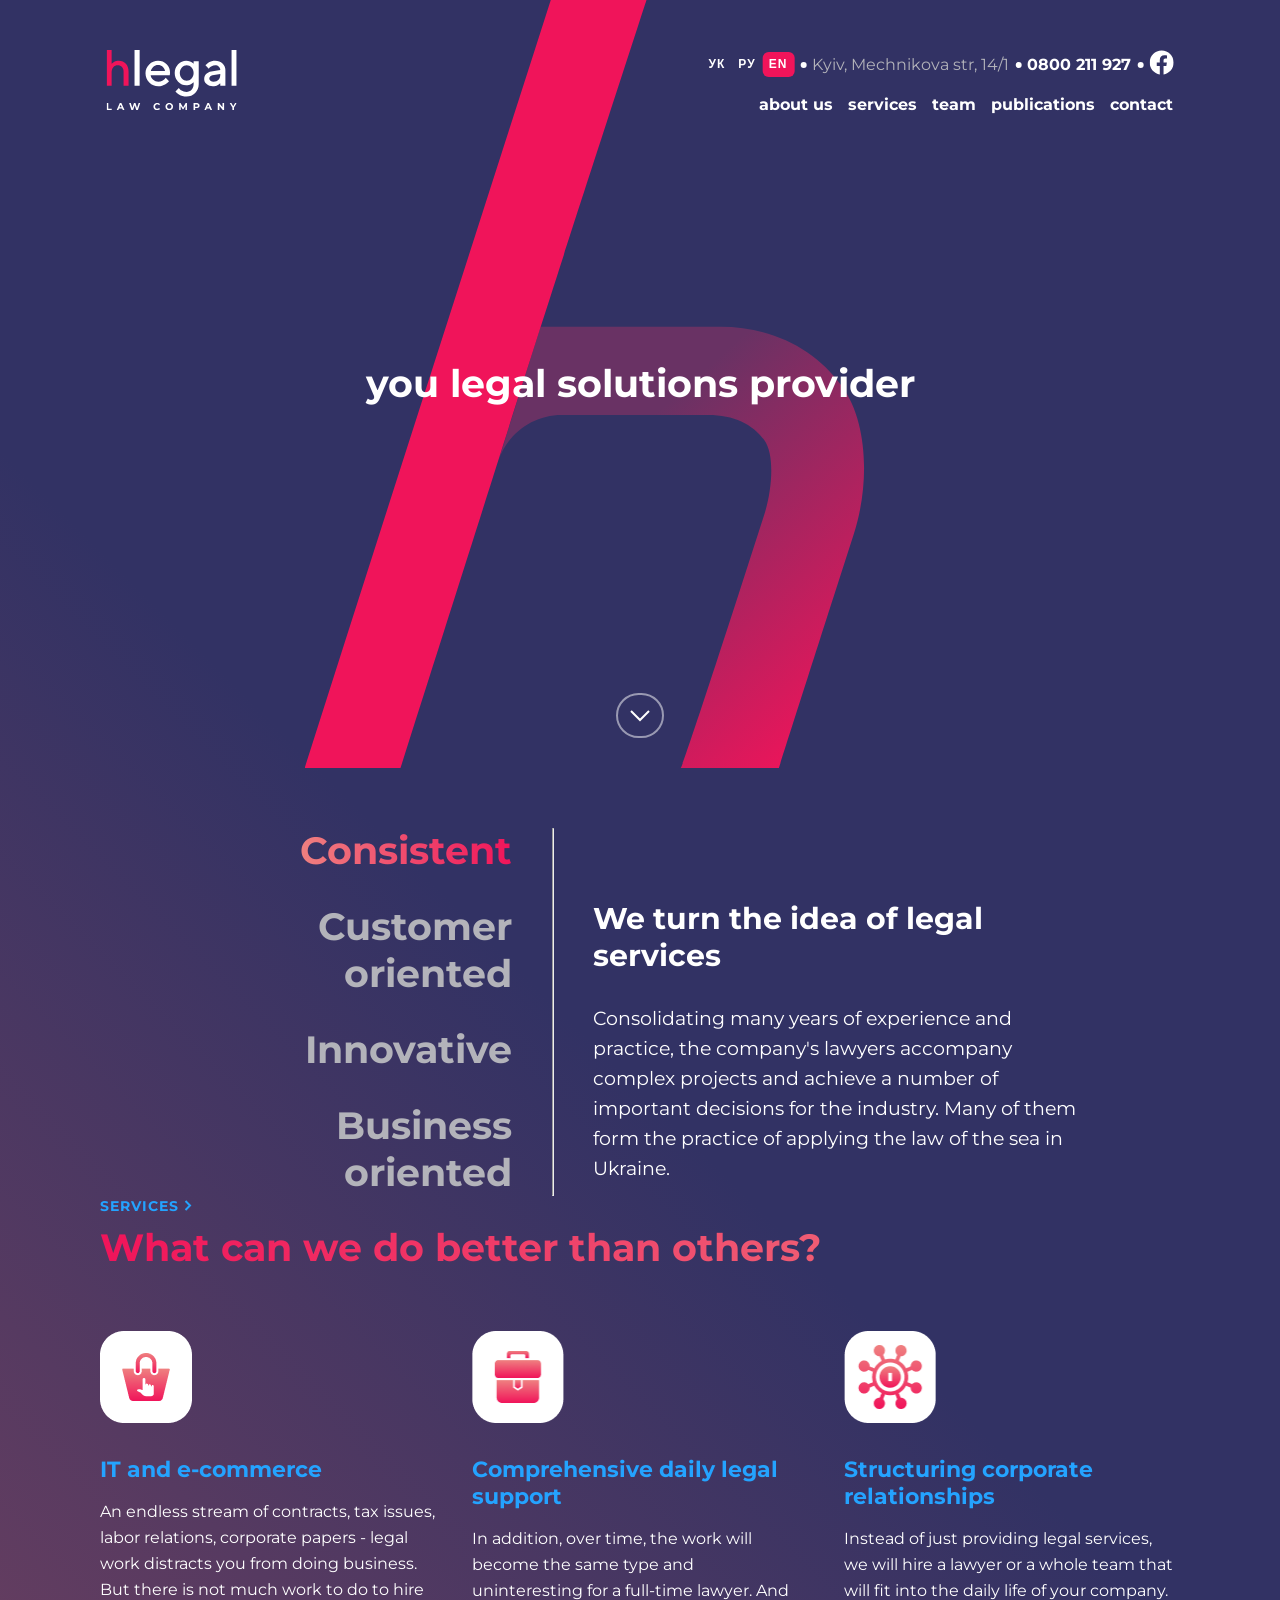
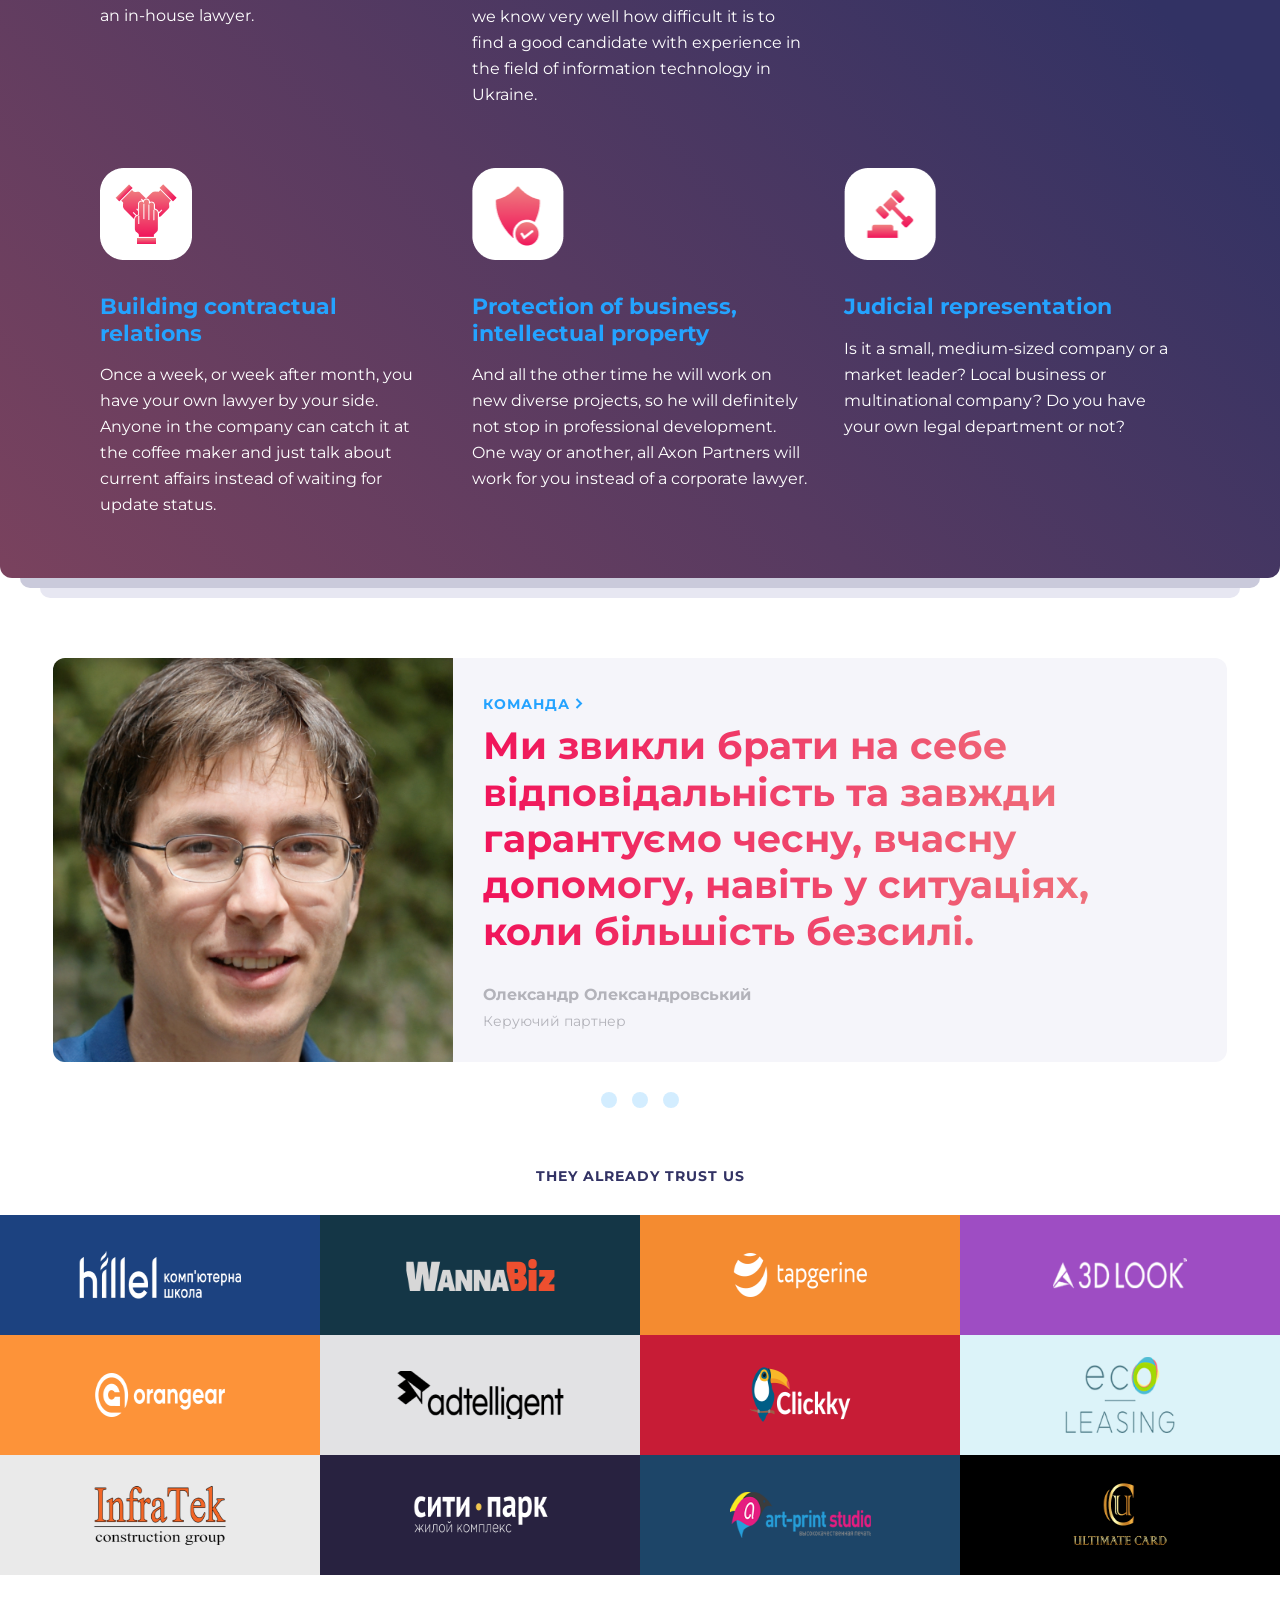
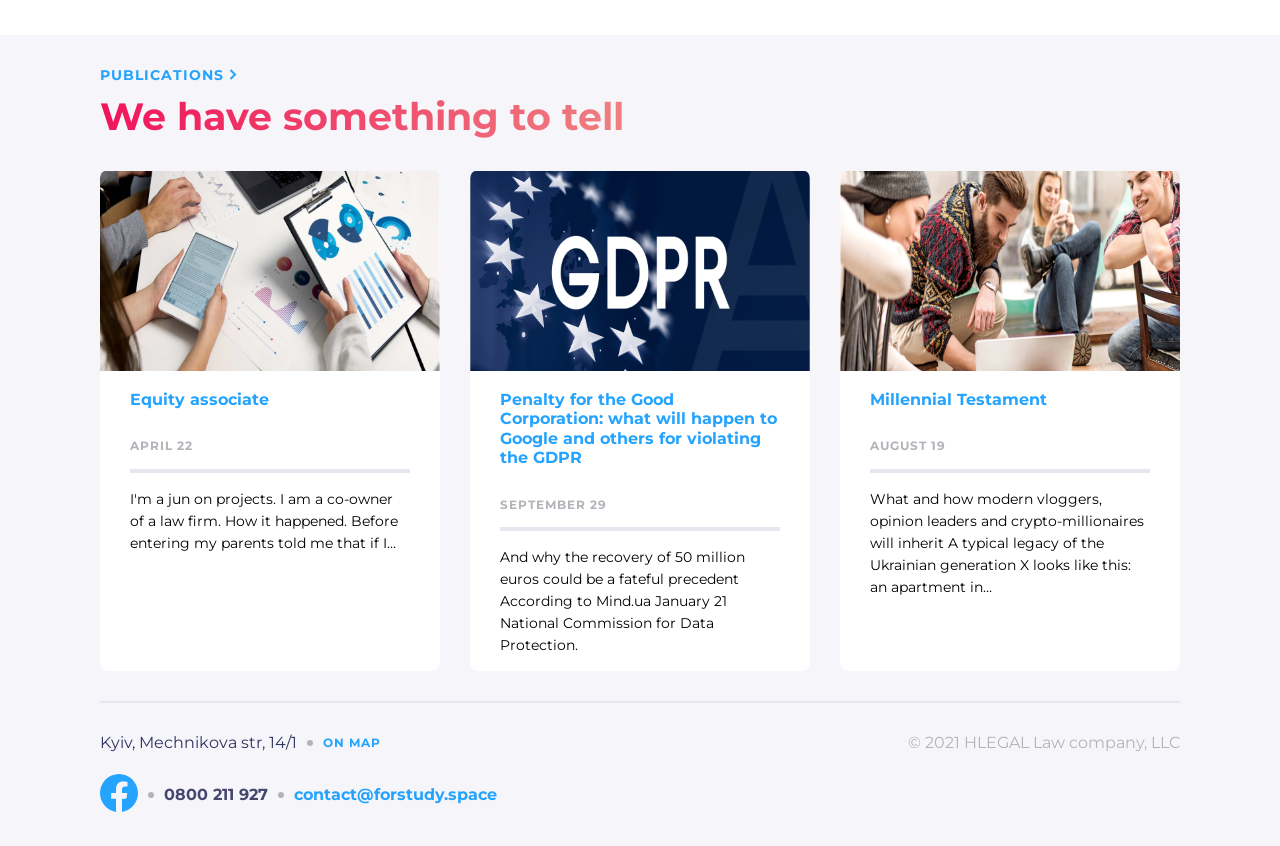
==== commit f2d78460: "code update" ====
--- a/index.html
+++ b/index.html
@@ -27,41 +27,29 @@
                     <a class="phone_numer" href="#">0800 211 927</a>
                     <span></span>
                     <a class="facebook" href="#">
-                         <svg width="24" height="25" viewBox="0 0 24 25" fill="none">
-                        <path d="M24 12.5733C24 5.90541 18.6274 0.5 12 0.5C5.37258 0.5 0 5.90541 0 12.5733C0 18.5995 4.38823 23.5943 10.125 24.5V16.0633H7.07813V12.5733H10.125V9.91343C10.125 6.88755 11.9165 5.21615 14.6576 5.21615C15.9705 5.21615 17.3438 5.45195 17.3438 5.45195V8.42313H15.8306C14.3399 8.42313 13.875 9.35379 13.875 10.3086V12.5733H17.2031L16.6711 16.0633H13.875V24.5C19.6118 23.5943 24 18.5995 24 12.5733Z" fill="white"/>
-                      </svg>
+                        <svg class="facebook_icon" width="24" height="25" viewBox="0 0 24 25" fill="none">
+                            <use href="./images/sprite.svg#facebook" x="0" y="0"></use>
+                        </svg>
                     </a>  
                 </div>
                 <div class="lil-logo">
-                    <svg width="169" height="57" viewBox="0 0 169 57" fill="none" xmlns="http://www.w3.org/2000/svg">
-                        <path d="M2.64358 15H0V34.0926H2.64358V27.0094C2.64358 25.8111 2.94163 24.8658 3.53774 24.2001C4.13384 23.5344 4.95024 23.1882 5.96102 23.1882C6.82926 23.1882 7.55495 23.5078 8.13809 24.1202C8.72123 24.746 9.01929 25.5315 9.01929 26.4769V34.1059H11.6758V26.4769C11.6758 24.7194 11.1964 23.3347 10.2374 22.2962C9.27846 21.2577 8.02146 20.7384 6.49233 20.7384C6.05173 20.7384 5.61114 20.7917 5.1835 20.9115C4.7429 21.0313 4.39301 21.1645 4.10792 21.3109C3.82283 21.4574 3.5507 21.6172 3.30448 21.8036C3.05826 21.99 2.8898 22.1231 2.81205 22.203C2.73429 22.2829 2.6695 22.3361 2.64358 22.3761V15Z" fill="#F0145A"/>
-                        <path d="M17.5856 15H14.8604V34.0767H17.5856V15Z" fill="white"/>
-                        <path d="M33.6598 28.4896L33.796 27.127C33.796 25.3011 33.1965 23.7749 31.9701 22.5486C30.7438 21.3222 29.2176 20.7227 27.3917 20.7227C25.5658 20.7227 23.9851 21.3767 22.677 22.6848C21.3689 23.993 20.7148 25.5463 20.7148 27.3995C20.7148 29.3072 21.3962 30.9423 22.7315 32.305C24.0669 33.6676 25.6748 34.3489 27.528 34.3489C28.2365 34.3489 28.8906 34.2399 29.5446 34.0491C30.1987 33.8311 30.7438 33.6131 31.1253 33.3951C31.5341 33.1498 31.9429 32.8773 32.2971 32.5775C32.6514 32.2777 32.8967 32.0597 33.0057 31.9234C33.1147 31.7872 33.1965 31.7054 33.251 31.6236L31.4796 29.8522L31.0708 30.37C30.7983 30.6971 30.335 31.0241 29.6809 31.3784C28.9996 31.7327 28.291 31.8962 27.528 31.8962C26.4651 31.8962 25.5658 31.5691 24.8027 30.8878C24.0396 30.2065 23.5764 29.4162 23.4401 28.4896H33.6598ZM27.3917 23.0391C28.4 23.0391 29.2176 23.3389 29.8989 23.9112C30.553 24.5108 30.9618 25.2466 31.1253 26.1732H23.5491C23.7944 25.2466 24.2304 24.5108 24.9117 23.9112C25.5658 23.3389 26.4106 23.0391 27.3917 23.0391Z" fill="white"/>
-                        <path d="M46.3695 33.286C46.3695 34.4852 46.0153 35.4662 45.2794 36.2293C44.5709 36.9651 43.6715 37.3467 42.5542 37.3467C42.0637 37.3467 41.5731 37.2649 41.1098 37.1286C40.6465 36.9924 40.2922 36.8289 39.9925 36.6381C39.6927 36.4473 39.4202 36.2566 39.1476 36.0113C38.9024 35.766 38.7389 35.6025 38.6571 35.5207C38.5753 35.439 38.5208 35.3572 38.4663 35.3027L36.6949 37.0741L36.9129 37.3467C37.0492 37.5374 37.2945 37.7827 37.6215 38.0552C37.9485 38.3005 38.3301 38.573 38.7661 38.8455C39.2021 39.0908 39.7472 39.3088 40.4285 39.4996C41.1098 39.6904 41.8184 39.7994 42.5542 39.7994C44.4074 39.7994 45.9335 39.1726 47.2144 37.919C48.468 36.6381 49.0948 35.112 49.0948 33.2588V20.9952H46.3695V22.3578L45.9062 21.949C45.6065 21.6765 45.1432 21.404 44.4891 21.1314C43.8351 20.8589 43.1265 20.7227 42.4179 20.7227C40.7555 20.7227 39.3384 21.3495 38.112 22.6303C36.8857 23.9112 36.2861 25.4373 36.2861 27.2632C36.2861 29.0892 36.8857 30.6153 38.112 31.8962C39.3384 33.177 40.7555 33.8038 42.4179 33.8038C42.8812 33.8038 43.3173 33.7493 43.7806 33.6403C44.2166 33.5041 44.5709 33.3678 44.8707 33.2315C45.1704 33.0953 45.443 32.9318 45.6882 32.741C45.9335 32.5502 46.1243 32.414 46.1788 32.3595L46.3695 32.1687V33.286ZM39.0114 27.2632C39.0114 26.1186 39.3657 25.1648 40.1015 24.3745C40.8373 23.5842 41.7094 23.1754 42.6905 23.1754C43.6715 23.1754 44.5436 23.5842 45.2794 24.3745C45.988 25.1648 46.3695 26.1186 46.3695 27.2632C46.3695 28.4079 45.988 29.3617 45.2794 30.152C44.5436 30.9423 43.6715 31.3511 42.6905 31.3511C41.7094 31.3511 40.8373 30.9423 40.1015 30.152C39.3657 29.3617 39.0114 28.4079 39.0114 27.2632Z" fill="white"/>
-                        <path d="M63.3195 34.0764V25.6281C63.3195 24.2382 62.8017 23.0664 61.7934 22.1398C60.7851 21.1859 59.4769 20.7227 57.869 20.7227C57.2422 20.7227 56.6154 20.8044 56.0159 20.9679C55.4163 21.1587 54.9258 21.3495 54.5715 21.5675C54.2172 21.7855 53.8629 22.0308 53.5359 22.3306C53.2089 22.6031 53.0181 22.7938 52.9091 22.9029C52.8273 23.0119 52.7456 23.0936 52.6911 23.1754L54.4625 24.9468L54.8168 24.4835C55.0348 24.1837 55.4163 23.9112 55.9886 23.6114C56.5609 23.3116 57.1877 23.1754 57.869 23.1754C58.6594 23.1754 59.3134 23.4207 59.8312 23.8839C60.349 24.3472 60.5943 24.9468 60.5943 25.6281L55.8251 26.4457C54.6533 26.6364 53.6994 27.0997 53.0454 27.8356C52.364 28.5714 52.0098 29.4707 52.0098 30.5335C52.0098 31.5419 52.4458 32.414 53.3179 33.177C54.2172 33.9674 55.3073 34.3489 56.6427 34.3489C57.106 34.3489 57.542 34.2944 57.9781 34.1581C58.4413 34.0491 58.7956 33.9129 59.0954 33.7766C59.3952 33.6403 59.6677 33.4768 59.913 33.286C60.1582 33.0953 60.3218 32.959 60.4308 32.9045C60.5125 32.8228 60.567 32.741 60.5943 32.7137V34.0764H63.3195ZM57.0515 31.8962C56.3429 31.8962 55.7706 31.7327 55.3618 31.4056C54.9258 31.0786 54.735 30.6971 54.735 30.261C54.735 29.7977 54.8713 29.3889 55.1711 29.0892C55.4708 28.7894 55.8796 28.5714 56.3702 28.4896L60.5943 27.8083V28.0808C60.5943 29.3072 60.2945 30.2338 59.6677 30.9151C59.0409 31.5691 58.1688 31.8962 57.0515 31.8962Z" fill="white"/>
-                        <path d="M69.3337 15H66.6084V34.0767H69.3337V15Z" fill="white"/>
-                        <path d="M0 43.3308H0.852878V46.3211H2.70078V47.016H0V43.3308Z" fill="white"/>
-                        <path d="M8.26752 46.2263H6.5565L6.23009 47.016H5.35615L6.99873 43.3308H7.84108L9.48893 47.016H8.59393L8.26752 46.2263ZM7.99902 45.5788L7.41464 44.1678L6.83026 45.5788H7.99902Z" fill="white"/>
-                        <path d="M17.8731 43.3308L16.6675 47.016H15.7515L14.9407 44.5206L14.1036 47.016H13.1928L11.982 43.3308H12.8664L13.6982 45.921L14.5669 43.3308H15.3566L16.199 45.942L17.0571 43.3308H17.8731Z" fill="white"/>
-                        <path d="M26.9457 47.0792C26.5702 47.0792 26.2297 46.9985 25.9244 46.837C25.6225 46.6721 25.3838 46.4457 25.2084 46.1579C25.0364 45.8666 24.9504 45.5384 24.9504 45.1734C24.9504 44.8084 25.0364 44.482 25.2084 44.1942C25.3838 43.9028 25.6225 43.6765 25.9244 43.515C26.2297 43.3501 26.5719 43.2676 26.951 43.2676C27.2704 43.2676 27.5582 43.3237 27.8144 43.436C28.0741 43.5484 28.2917 43.7098 28.4672 43.9204L27.9197 44.4258C27.6705 44.138 27.3616 43.9941 26.9931 43.9941C26.7649 43.9941 26.5614 44.045 26.3824 44.1468C26.2034 44.2451 26.063 44.3837 25.9612 44.5627C25.8629 44.7417 25.8138 44.9453 25.8138 45.1734C25.8138 45.4015 25.8629 45.6051 25.9612 45.7841C26.063 45.9631 26.2034 46.1035 26.3824 46.2053C26.5614 46.3035 26.7649 46.3527 26.9931 46.3527C27.3616 46.3527 27.6705 46.207 27.9197 45.9157L28.4672 46.4211C28.2917 46.6352 28.0741 46.7984 27.8144 46.9107C27.5547 47.0231 27.2651 47.0792 26.9457 47.0792Z" fill="white"/>
-                        <path d="M33.3831 47.0792C33.0005 47.0792 32.6548 46.9967 32.3459 46.8318C32.0406 46.6668 31.8002 46.4404 31.6247 46.1526C31.4527 45.8613 31.3667 45.5349 31.3667 45.1734C31.3667 44.8119 31.4527 44.4872 31.6247 44.1994C31.8002 43.9081 32.0406 43.68 32.3459 43.515C32.6548 43.3501 33.0005 43.2676 33.3831 43.2676C33.7657 43.2676 34.1096 43.3501 34.415 43.515C34.7203 43.68 34.9607 43.9081 35.1362 44.1994C35.3117 44.4872 35.3995 44.8119 35.3995 45.1734C35.3995 45.5349 35.3117 45.8613 35.1362 46.1526C34.9607 46.4404 34.7203 46.6668 34.415 46.8318C34.1096 46.9967 33.7657 47.0792 33.3831 47.0792ZM33.3831 46.3527C33.6007 46.3527 33.7972 46.3035 33.9727 46.2053C34.1482 46.1035 34.2851 45.9631 34.3834 45.7841C34.4852 45.6051 34.5361 45.4015 34.5361 45.1734C34.5361 44.9453 34.4852 44.7417 34.3834 44.5627C34.2851 44.3837 34.1482 44.2451 33.9727 44.1468C33.7972 44.045 33.6007 43.9941 33.3831 43.9941C33.1655 43.9941 32.9689 44.045 32.7934 44.1468C32.618 44.2451 32.4793 44.3837 32.3775 44.5627C32.2793 44.7417 32.2301 44.9453 32.2301 45.1734C32.2301 45.4015 32.2793 45.6051 32.3775 45.7841C32.4793 45.9631 32.618 46.1035 32.7934 46.2053C32.9689 46.3035 33.1655 46.3527 33.3831 46.3527Z" fill="white"/>
-                        <path d="M42.0264 47.016L42.0211 44.8049L40.9366 46.6264H40.5523L39.473 44.8522V47.016H38.6728V43.3308H39.3782L40.7576 45.6209L42.1159 43.3308H42.8161L42.8266 47.016H42.0264Z" fill="white"/>
-                        <path d="M47.9285 43.3308C48.2549 43.3308 48.5374 43.3852 48.7761 43.494C49.0183 43.6028 49.2043 43.7572 49.3342 43.9573C49.464 44.1573 49.529 44.3942 49.529 44.668C49.529 44.9382 49.464 45.1751 49.3342 45.3787C49.2043 45.5788 49.0183 45.7332 48.7761 45.842C48.5374 45.9473 48.2549 45.9999 47.9285 45.9999H47.1862V47.016H46.3333V43.3308H47.9285ZM47.8811 45.305C48.1373 45.305 48.3321 45.2506 48.4655 45.1418C48.5989 45.0295 48.6656 44.8716 48.6656 44.668C48.6656 44.4609 48.5989 44.303 48.4655 44.1942C48.3321 44.0818 48.1373 44.0257 47.8811 44.0257H47.1862V45.305H47.8811Z" fill="white"/>
-                        <path d="M55.0121 46.2263H53.3011L52.9747 47.016H52.1008L53.7433 43.3308H54.5857L56.2335 47.016H55.3385L55.0121 46.2263ZM54.7436 45.5788L54.1592 44.1678L53.5749 45.5788H54.7436Z" fill="white"/>
-                        <path d="M62.6281 43.3308V47.016H61.9279L60.0906 44.7785V47.016H59.2482V43.3308H59.9537L61.7858 45.5682V43.3308H62.6281Z" fill="white"/>
-                        <path d="M67.9013 45.7104V47.016H67.0485V45.6999L65.6217 43.3308H66.5273L67.5117 44.9681L68.4963 43.3308H69.3333L67.9013 45.7104Z" fill="white"/>
-                        <path fill-rule="evenodd" clip-rule="evenodd" d="M81.7283 15H84.9505L76.5557 41H73.3335L81.7283 15Z" fill="#F0145A"/>
-                        <path d="M93.7502 34.1C92.8969 34.1 92.0769 33.98 91.2902 33.74C90.5169 33.4867 89.9102 33.1733 89.4702 32.8L90.1102 31.68C90.5502 32.0267 91.1035 32.3133 91.7702 32.54C92.4369 32.7533 93.1302 32.86 93.8502 32.86C94.8102 32.86 95.5169 32.7133 95.9702 32.42C96.4369 32.1133 96.6702 31.6867 96.6702 31.14C96.6702 30.7533 96.5435 30.4533 96.2902 30.24C96.0369 30.0133 95.7169 29.8467 95.3302 29.74C94.9435 29.62 94.4302 29.5067 93.7902 29.4C92.9369 29.24 92.2502 29.08 91.7302 28.92C91.2102 28.7467 90.7635 28.46 90.3902 28.06C90.0302 27.66 89.8502 27.1067 89.8502 26.4C89.8502 25.52 90.2169 24.8 90.9502 24.24C91.6835 23.68 92.7035 23.4 94.0102 23.4C94.6902 23.4 95.3702 23.4933 96.0502 23.68C96.7302 23.8533 97.2902 24.0867 97.7302 24.38L97.1102 25.52C96.2435 24.92 95.2102 24.62 94.0102 24.62C93.1035 24.62 92.4169 24.78 91.9502 25.1C91.4969 25.42 91.2702 25.84 91.2702 26.36C91.2702 26.76 91.3969 27.08 91.6502 27.32C91.9169 27.56 92.2435 27.74 92.6302 27.86C93.0169 27.9667 93.5502 28.08 94.2302 28.2C95.0702 28.36 95.7435 28.52 96.2502 28.68C96.7569 28.84 97.1902 29.1133 97.5502 29.5C97.9102 29.8867 98.0902 30.42 98.0902 31.1C98.0902 32.02 97.7035 32.7533 96.9302 33.3C96.1702 33.8333 95.1102 34.1 93.7502 34.1ZM109.875 29.18H101.075C101.155 30.2733 101.575 31.16 102.335 31.84C103.095 32.5067 104.055 32.84 105.215 32.84C105.869 32.84 106.469 32.7267 107.015 32.5C107.562 32.26 108.035 31.9133 108.435 31.46L109.235 32.38C108.769 32.94 108.182 33.3667 107.475 33.66C106.782 33.9533 106.015 34.1 105.175 34.1C104.095 34.1 103.135 33.8733 102.295 33.42C101.469 32.9533 100.822 32.3133 100.355 31.5C99.8887 30.6867 99.6554 29.7667 99.6554 28.74C99.6554 27.7133 99.8754 26.7933 100.315 25.98C100.769 25.1667 101.382 24.5333 102.155 24.08C102.942 23.6267 103.822 23.4 104.795 23.4C105.769 23.4 106.642 23.6267 107.415 24.08C108.189 24.5333 108.795 25.1667 109.235 25.98C109.675 26.78 109.895 27.7 109.895 28.74L109.875 29.18ZM104.795 24.62C103.782 24.62 102.929 24.9467 102.235 25.6C101.555 26.24 101.169 27.08 101.075 28.12H108.535C108.442 27.08 108.049 26.24 107.355 25.6C106.675 24.9467 105.822 24.62 104.795 24.62ZM114.146 25.54C114.479 24.8333 114.972 24.3 115.626 23.94C116.292 23.58 117.112 23.4 118.086 23.4V24.78L117.746 24.76C116.639 24.76 115.772 25.1 115.146 25.78C114.519 26.46 114.206 27.4133 114.206 28.64V34H112.786V23.48H114.146V25.54ZM129.946 23.48L125.266 34H123.806L119.146 23.48H120.626L124.566 32.44L128.546 23.48H129.946ZM131.946 23.48H133.366V34H131.946V23.48ZM132.666 21.18C132.372 21.18 132.126 21.08 131.926 20.88C131.726 20.68 131.626 20.44 131.626 20.16C131.626 19.8933 131.726 19.66 131.926 19.46C132.126 19.26 132.372 19.16 132.666 19.16C132.959 19.16 133.206 19.26 133.406 19.46C133.606 19.6467 133.706 19.8733 133.706 20.14C133.706 20.4333 133.606 20.68 133.406 20.88C133.206 21.08 132.959 21.18 132.666 21.18ZM141.677 34.1C140.637 34.1 139.704 33.8733 138.877 33.42C138.064 32.9667 137.424 32.3333 136.957 31.52C136.49 30.6933 136.257 29.7667 136.257 28.74C136.257 27.7133 136.49 26.7933 136.957 25.98C137.424 25.1667 138.064 24.5333 138.877 24.08C139.704 23.6267 140.637 23.4 141.677 23.4C142.584 23.4 143.39 23.58 144.097 23.94C144.817 24.2867 145.384 24.8 145.797 25.48L144.737 26.2C144.39 25.68 143.95 25.2933 143.417 25.04C142.884 24.7733 142.304 24.64 141.677 24.64C140.917 24.64 140.23 24.8133 139.617 25.16C139.017 25.4933 138.544 25.9733 138.197 26.6C137.864 27.2267 137.697 27.94 137.697 28.74C137.697 29.5533 137.864 30.2733 138.197 30.9C138.544 31.5133 139.017 31.9933 139.617 32.34C140.23 32.6733 140.917 32.84 141.677 32.84C142.304 32.84 142.884 32.7133 143.417 32.46C143.95 32.2067 144.39 31.82 144.737 31.3L145.797 32.02C145.384 32.7 144.817 33.22 144.097 33.58C143.377 33.9267 142.57 34.1 141.677 34.1ZM157.571 29.18H148.771C148.851 30.2733 149.271 31.16 150.031 31.84C150.791 32.5067 151.751 32.84 152.911 32.84C153.564 32.84 154.164 32.7267 154.711 32.5C155.257 32.26 155.731 31.9133 156.131 31.46L156.931 32.38C156.464 32.94 155.877 33.3667 155.171 33.66C154.477 33.9533 153.711 34.1 152.871 34.1C151.791 34.1 150.831 33.8733 149.991 33.42C149.164 32.9533 148.517 32.3133 148.051 31.5C147.584 30.6867 147.351 29.7667 147.351 28.74C147.351 27.7133 147.571 26.7933 148.011 25.98C148.464 25.1667 149.077 24.5333 149.851 24.08C150.637 23.6267 151.517 23.4 152.491 23.4C153.464 23.4 154.337 23.6267 155.111 24.08C155.884 24.5333 156.491 25.1667 156.931 25.98C157.371 26.78 157.591 27.7 157.591 28.74L157.571 29.18ZM152.491 24.62C151.477 24.62 150.624 24.9467 149.931 25.6C149.251 26.24 148.864 27.08 148.771 28.12H156.231C156.137 27.08 155.744 26.24 155.051 25.6C154.371 24.9467 153.517 24.62 152.491 24.62ZM163.301 34.1C162.448 34.1 161.628 33.98 160.841 33.74C160.068 33.4867 159.461 33.1733 159.021 32.8L159.661 31.68C160.101 32.0267 160.654 32.3133 161.321 32.54C161.988 32.7533 162.681 32.86 163.401 32.86C164.361 32.86 165.068 32.7133 165.521 32.42C165.988 32.1133 166.221 31.6867 166.221 31.14C166.221 30.7533 166.094 30.4533 165.841 30.24C165.588 30.0133 165.268 29.8467 164.881 29.74C164.494 29.62 163.981 29.5067 163.341 29.4C162.488 29.24 161.801 29.08 161.281 28.92C160.761 28.7467 160.314 28.46 159.941 28.06C159.581 27.66 159.401 27.1067 159.401 26.4C159.401 25.52 159.768 24.8 160.501 24.24C161.234 23.68 162.254 23.4 163.561 23.4C164.241 23.4 164.921 23.4933 165.601 23.68C166.281 23.8533 166.841 24.0867 167.281 24.38L166.661 25.52C165.794 24.92 164.761 24.62 163.561 24.62C162.654 24.62 161.968 24.78 161.501 25.1C161.048 25.42 160.821 25.84 160.821 26.36C160.821 26.76 160.948 27.08 161.201 27.32C161.468 27.56 161.794 27.74 162.181 27.86C162.568 27.9667 163.101 28.08 163.781 28.2C164.621 28.36 165.294 28.52 165.801 28.68C166.308 28.84 166.741 29.1133 167.101 29.5C167.461 29.8867 167.641 30.42 167.641 31.1C167.641 32.02 167.254 32.7533 166.481 33.3C165.721 33.8333 164.661 34.1 163.301 34.1Z" fill="white"/>
+                    <svg width="70" height="33" viewBox="0 0 70 33" fill="none">
+                       <use href="./images/sprite.svg#lil-logo_icon" x="0" y="0"></use>
                     </svg>
+                        
+                        
                     <input type="checkbox" id="menuCheckBox">
                     <div class="burger-menu">
-                        <svg width="32" height="33" viewBox="0 0 32 33" fill="none" xmlns="http://www.w3.org/2000/svg">
-                                <path d="M7 10.5H25" stroke="white" stroke-width="2"/>
-                                <path d="M7 16.5H25" stroke="white" stroke-width="2"/>
-                                <path d="M7 22.5H25" stroke="white" stroke-width="2"/>
+                        <svg width="32" height="32" viewBox="0 0 32 33" fill="none">
+                            <use href="./images/sprite.svg#burger_menu_icon" x="0" y="0"></use> 
                         </svg>
                     </div>
                     <ul class="right_bottom" id="menu_hided">
+                        <label for="menuCheckBox">
+                            <svg class="x-btn_icon" width="32" height="32" viewBox="0 0 32 32" fill="none">
+                                <use href="./images/sprite.svg#x-btn" x="0" y="0"></use>
+                            </svg>
+                        </label>
                         <li><a href="#">about us</a></li>
                         <li><a href="#">services</a></li>
                         <li><a href="#">team</a></li>
@@ -86,13 +74,13 @@
                 <div>
                     <h2>you legal solutions provider</h2>
                 <a href="#section">
-                    <svg width="20" height="12" viewBox="0 0 20 12" fill="none" xmlns="http://www.w3.org/2000/svg">
-                        <path d="M1 1L10 10L19 1" stroke="white" stroke-width="2"/>
+                    <svg class="down_arrow_icon" width="20" height="12" viewBox="0 0 20 12" fill="none">
+                        <use href="./images/sprite.svg#down_arrow" x="0" y="0"></use>
                     </svg>
                 </a>
                 </div>
                 <div class="symbol">
-                    <svg viewBox="0 0 670 768" fill="none" xmlns="http://www.w3.org/2000/svg">
+                    <svg viewBox="0 0 670 768" fill="none">
                         <g clip-path="url(#clip0_22728_11631)">
                         <path fill-rule="evenodd" clip-rule="evenodd" d="M235.602 326.809H415.318C466.944 326.809 510.031 348.832 536.821 386.048C563.591 423.265 564.417 485.364 548.806 533.946L528.847 595.968C520.512 621.865 481.483 744.339 473.872 768H375.829C375.829 768 377.328 769.313 459.23 514.723C466.461 492.257 470.591 455.788 459.23 440.016C447.889 424.246 428.753 414.912 403.434 414.912H256.531C227.686 414.912 202.124 433.673 193.201 461.382L235.602 326.809Z" fill="url(#paint0_linear_22728_11631)"/>
                         <path fill-rule="evenodd" clip-rule="evenodd" d="M95.4901 768H-0.35498C81.2199 511.848 163.721 255.997 245.777 0H341.491C341.088 1.2803 340.679 2.564 340.265 3.85101C207.49 412.384 252.782 274.42 95.4901 768Z" fill="#F0145A"/>
@@ -134,15 +122,15 @@
         </section>
         <section class="better_others_conteiner" id="section">
             <div class="better_others conteiner">
-                <a href="#">Services
-                    <svg width="8" height="11" viewBox="0 0 8 11" fill="none" xmlns="http://www.w3.org/2000/svg">
-                    <path d="M1.5 1L6 5.5L1.5 10" stroke="#F0145A" stroke-width="2"/>
+                <a class="for_hover" href="#">Services
+                    <svg class="arrow_right" width="8" height="11" viewBox="0 0 8 11" fill="none">
+                        <use href="./images/sprite.svg#arrow_right" x="0" y="0"></use>
                     </svg>
                 </a>
                 <h2>What can we do better than others?</h2>
                 <div class="cards">
                     <div class="card_item"><img src="./images/Icon.png" alt="home icon">
-                        <h4>IT and e-commerce</h4>
+                        <a href="#">IT and e-commerce</a>
                         <p>
                             An endless stream of contracts, tax
                              issues, labor relations, corporate papers
@@ -152,32 +140,32 @@
                             </p>
                     </div>
                     <div class="card_item"><img src="./images/Support.png" alt="suport icon">
-                        <h4>Comprehensive daily
-                            legal support</h4>
+                        <a href="#">Comprehensive daily
+                            legal support</a>
                         <p>
                             In addition, over time, the work will become the same type and uninteresting for a full-time lawyer. And we know very well how difficult it is to find a good candidate with experience in the field of information technology in Ukraine.
                             </p>
                     </div>
                     <div class="card_item"><img src="./images/Coprorate.png" alt="Coprorate icon">
-                        <h4>Structuring corporate relationships</h4>
+                        <a href="#">Structuring corporate relationships</a>
                         <p>
                             Instead of just providing legal services, we will hire a lawyer or a whole team that will fit into the daily life of your company.
                             </p>
                     </div>
                         <div class="card_item"><img src="./images/relations.png" alt="relations icon">
-                        <h4>Building contractual relations</h4>
+                        <a href="#">Building contractual relations</a>
                         <p>
                             Once a week, or week after month, you have your own lawyer by your side. Anyone in the company can catch it at the coffee maker and just talk about current affairs instead of waiting for update status.
                             </p>
                     </div>
                     <div class="card_item"><img src="./images/Protection.png" alt="Protection icon">
-                        <h4>Protection of business, intellectual property</h4>
+                        <a href="#">Protection of business, intellectual property</a>
                         <p>
                             And all the other time he will work on new diverse projects, so he will definitely not stop in professional development. One way or another, all Axon Partners will work for you instead of a corporate lawyer.
                             </p>
                     </div>
                         <div class="card_item"><img src="./images/Court.png" alt="Court icon">
-                        <h4>Judicial representation</h4>
+                        <a href="#">Judicial representation</a>
                         <p>
                             Is it a small, medium-sized company or a market leader? Local business or multinational company? Do you have your own legal department or not?
                             </p>
@@ -197,9 +185,9 @@
                         <img src="./images/team_photo-1.jpg" alt="photo">
                     </div>    
                     <div class="team_info">
-                        <a href="#">Команда 
-                            <svg width="8" height="11" viewBox="0 0 8 11" fill="none" xmlns="http://www.w3.org/2000/svg">
-                            <path d="M1.5 1L6 5.5L1.5 10" stroke="#24A3FF" stroke-width="2"/>
+                        <a class="for_hover" href="#">Команда 
+                            <svg class="arrow_right"  width="8" height="11" viewBox="0 0 8 11" fill="none">
+                                <use href="./images/sprite.svg#arrow_right" x="0" y="0"></use>
                             </svg>
                             </a>
                         <h3>Ми звикли брати на себе відповідальність та завжди гарантуємо чесну, вчасну допомогу, навіть у ситуаціях, коли більшість безсилі.</h3>
@@ -212,9 +200,9 @@
                         <img src="./images/team_photo-1.jpg" alt="photo">
                     </div>
                     <div class="team_info">
-                        <a href="#">Команда 
-                            <svg width="8" height="11" viewBox="0 0 8 11" fill="none" xmlns="http://www.w3.org/2000/svg">
-                            <path d="M1.5 1L6 5.5L1.5 10" stroke="#24A3FF" stroke-width="2"/>
+                        <a class="for_hover" href="#">Команда 
+                            <svg class="arrow_right"  width="8" height="11" viewBox="0 0 8 11" fill="none">
+                                <use href="./images/sprite.svg#arrow_right" x="0" y="0"></use>
                             </svg>
                             </a>
                         <h3>Ми звикли брати на себе відповідальність та завжди гарантуємо чесну, вчасну допомогу, навіть у ситуаціях, коли більшість безсилі.</h3>
@@ -227,9 +215,9 @@
                         <img src="./images/team_photo-1.jpg" alt="photo">
                     </div>
                     <div class="team_info">
-                        <a href="#">Команда 
-                            <svg width="8" height="11" viewBox="0 0 8 11" fill="none" xmlns="http://www.w3.org/2000/svg">
-                            <path d="M1.5 1L6 5.5L1.5 10" stroke="#24A3FF" stroke-width="2"/>
+                        <a class="for_hover" href="#">Команда 
+                            <svg class="arrow_right"  width="8" height="11" viewBox="0 0 8 11" fill="none">
+                                <use href="./images/sprite.svg#arrow_right" x="0" y="0"></use>
                             </svg>
                             </a>
                         <h3>Ми звикли брати на себе відповідальність та завжди гарантуємо чесну, вчасну допомогу, навіть у ситуаціях, коли більшість безсилі.</h3>
@@ -291,9 +279,9 @@
     </section>
     <section class="publication_conteiner">
         <div class="publication conteiner">
-            <a href="#">Publications 
-                <svg width="8" height="11" viewBox="0 0 8 11" fill="none" xmlns="http://www.w3.org/2000/svg">
-                <path d="M1.5 1L6 5.5L1.5 10" stroke="#24A3FF" stroke-width="2"/>
+            <a class="for_hover" href="#">Publications 
+                <svg class="arrow_right" width="8" height="11" viewBox="0 0 8 11" fill="none">
+                    <use href="./images/sprite.svg#arrow_right" x="0" y="0"></use>
                 </svg>
                 </a>
             <h3>We have something to tell</h3>
@@ -334,15 +322,8 @@
                     </div>
                     <div class="footer_number">
                         <a href="#">
-                            <svg width="38" height="38" viewBox="0 0 38 38" fill="none" xmlns="http://www.w3.org/2000/svg">
-                                <g clip-path="url(#clip0_157704_1794)">
-                                <path d="M38 19.1161C38 8.55857 29.4934 0 19 0C8.50658 0 0 8.55857 0 19.1161C0 28.6575 6.94803 36.5659 16.0312 38V24.6419H11.207V19.1161H16.0312V14.9046C16.0312 10.1136 18.8678 7.46723 23.2078 7.46723C25.2866 7.46723 27.4609 7.84059 27.4609 7.84059V12.545H25.0651C22.7048 12.545 21.9688 14.0185 21.9688 15.5302V19.1161H27.2383L26.3959 24.6419H21.9688V38C31.052 36.5659 38 28.6575 38 19.1161Z" fill="#24A3FF"/>
-                                </g>
-                                <defs>
-                                <clipPath id="clip0_157704_1794">
-                                <rect width="38" height="38" fill="white"/>
-                                </clipPath>
-                                </defs>
+                            <svg class="footer_facebook_icon" width="38" height="38" viewBox="0 0 38 38" fill="none" xmlns="http://www.w3.org/2000/svg">
+                                <use href="./images/sprite.svg#footer_facebook" x="0" y="0"></use>
                             </svg>
                         </a>
                         <span></span>
--- a/style/styles.css
+++ b/style/styles.css
@@ -31,7 +31,7 @@
     width: 83.333%;
     z-index: 10 ;
     left: 50%;
-    transform: translate(-50%, -50%);
+    transform: translate(-50%);
 }
 .lil-logo{
     display:none;
@@ -101,7 +101,11 @@
     color: #fff;
     transition: 0.4s ease;
 }
-.facebook:hover svg path{
+.facebook_icon{
+    fill: #FFFFFF;
+    transition: 0.4s ease;
+}
+.facebook_icon:hover{
     fill: #F0145A;
 }
 .right_bottom a:hover{
@@ -134,7 +138,7 @@
     position: absolute;
     bottom: 30px;
     left: 50%;
-    transition: 1s ease-out;
+    transition: 0.4s ease-out;
     transform: translate(-50%);
 }
 .hero_section div{
@@ -154,14 +158,22 @@
     text-align: center;
     transform: translate(-50%, -50%);
 }
+.down_arrow_icon{
+    stroke: #fff;
+    transition: 0.4s ease-out;
+}
 .hero_section a:hover{
     border: 2px solid #f0145a80;;
 }
-.hero_section a:hover svg path{
-    stroke: #F0145A;
+.hero_section a:hover .down_arrow_icon{
+    stroke: #f0145a80;
 }
 .strengths_conteiner{
     color: #fff;
+}
+.arrow_right{
+    stroke: #24A3FF;
+    transition: 0.2s ease;
 }
 .strengths{
     padding-top: 60px;
@@ -200,6 +212,7 @@
 }
 .strengths_items li{
     cursor: pointer;
+    transition: 0.3s ease;
 }
 .strengths_items li:hover{
     color: #F0145A;
@@ -217,7 +230,8 @@
 .better_others{
     padding-bottom: 60px;
 }
-.better_others a{
+.for_hover{
+    width: fit-content;
     font-weight: 700;
     font-size: 14px;
     line-height: 17px;
@@ -225,14 +239,12 @@
     color: #24A3FF;
     cursor: pointer;
     text-transform: uppercase;
-}
-.better_others a svg path{
-    stroke: #24A3FF;
-}
-.better_others a:hover{
+    transition: 0.2s ease;
+}
+.for_hover:hover{
     color: #F0145A;
 }
-.better_others a:hover svg path{
+.for_hover:hover .arrow_right{
     stroke: #F0145A;
 }
 .better_others h2{
@@ -259,12 +271,18 @@
 .card_item{
     width: 31.1%;
 }
-.card_item h4{
+.card_item a{
+    display: block;
     color: #24A3FF;
     font-weight: 700;
     font-size: 22px;
     line-height: 26.82px;
     padding-bottom: 15px;
+    transition: 0.3s ease ;
+    width: fit-content;
+}
+.card_item a:hover{
+    color: #F0145A;
 }
 .card_item p{
     font-weight: 400;
@@ -311,16 +329,6 @@
     width: 400px;
     height: 400px;
 }
-.team_info a{
-    width: fit-content;
-    font-weight: 700;
-    font-size: 14px;
-    line-height: 17px;
-    letter-spacing: 1px;
-    color: #24A3FF;
-    cursor: pointer;
-    text-transform: uppercase;
-}
 .team_info h3{
     font-weight: 700;
     font-size: 38px;
@@ -420,16 +428,6 @@
     display: flex;
     gap: 30px;
 }
-.publication a{
-    width: fit-content;
-    font-weight: 700;
-    font-size: 14px;
-    line-height: 17px;
-    letter-spacing: 1px;
-    color: #24A3FF;
-    cursor: pointer;
-    text-transform: uppercase;
-}
 .publication a:hover{
     color:#F0145A;
 }
@@ -544,6 +542,13 @@
 }
 .footer_number a{
     color: #24A3FF;
+}
+.footer_facebook_icon{
+    fill: #24A3FF;
+    transition: 0.3s ease;
+}
+.footer_facebook_icon:hover{
+    fill: #F0145A;
 }
 .LLC{
     color: #B3B3BA;
@@ -748,15 +753,21 @@
         display: flex;
         justify-content: space-between;
         align-items: center;
+        position: absolute;
+        top: 65px;
+        left: 0;
+        padding: 12.5px 15px;
+        width: 100%;
     }
     .lil-logo input{
         display: block;
-        position: fixed;
+        position: absolute;
         right: 19px;
         width: 25px;
         height: 25px;
         opacity: 0;
         cursor: pointer;
+        z-index: 2;
     }
     .burger-menu{
         background: none;
@@ -770,9 +781,9 @@
     }
     .header{
         flex-direction: column-reverse;
-        left: 15px;
-        top: 65px;
-        position: fixed;
+        left: 0px;
+        top: 0px;
+        position: absolute;
         width: calc(100% - 30px);
     }
     .header_right_side{
@@ -805,7 +816,7 @@
         width: 96%;
         left: 50%;
         transform: translate(-50%, -0);
-        padding: 0;
+        padding: 20px 0 0 0;
         z-index: 15;
         visibility: hidden;
         transition: 0.6s ease-out;
@@ -824,6 +835,9 @@
         padding: 7px 0;
         text-align: center;
     }
+    .right_bottom li:first-of-type a{
+        color: #F0145A;
+    }
     .right_bottom li:active{
         background-color: #E6E6F0;
     }
@@ -834,12 +848,26 @@
         color: rgba(36, 163, 255, 1);
         border-color: #F0145A;
     }
+    .right_bottom label{
+        display: block;
+        position: absolute;
+        top: 12px;
+        right: 12px;
+        width: 32px;
+        height: 32px;
+        z-index: 1;
+    }
+    .right_bottom label:hover{
+        background: #b3b3ba41;
+        border-radius: 12px;
+        transition: 0.4s ease;
+    }
     .right_top{
-        position: fixed;
+        position: absolute;
         justify-content: space-between;
         top: 0;
         left: 0;
-        width: calc(100% - 30px);
+        width: 100%;
         height: 45px;
         background-color: rgba(245, 245, 250, 0.2);
         padding: 10px 15px;
@@ -856,7 +884,8 @@
     }
     .lil-logo input:checked ~ .burger-menu{
         background: rgba(230, 230, 240, 0.5);
-    }.team{
+    }
+    .team{
         min-width: 315px;
         max-height: 1090px
     }
@@ -924,4 +953,7 @@
     .card_item{
         width: 100%;
     }
+    .conteiner{
+        min-width: 320px;
+    }
 }
